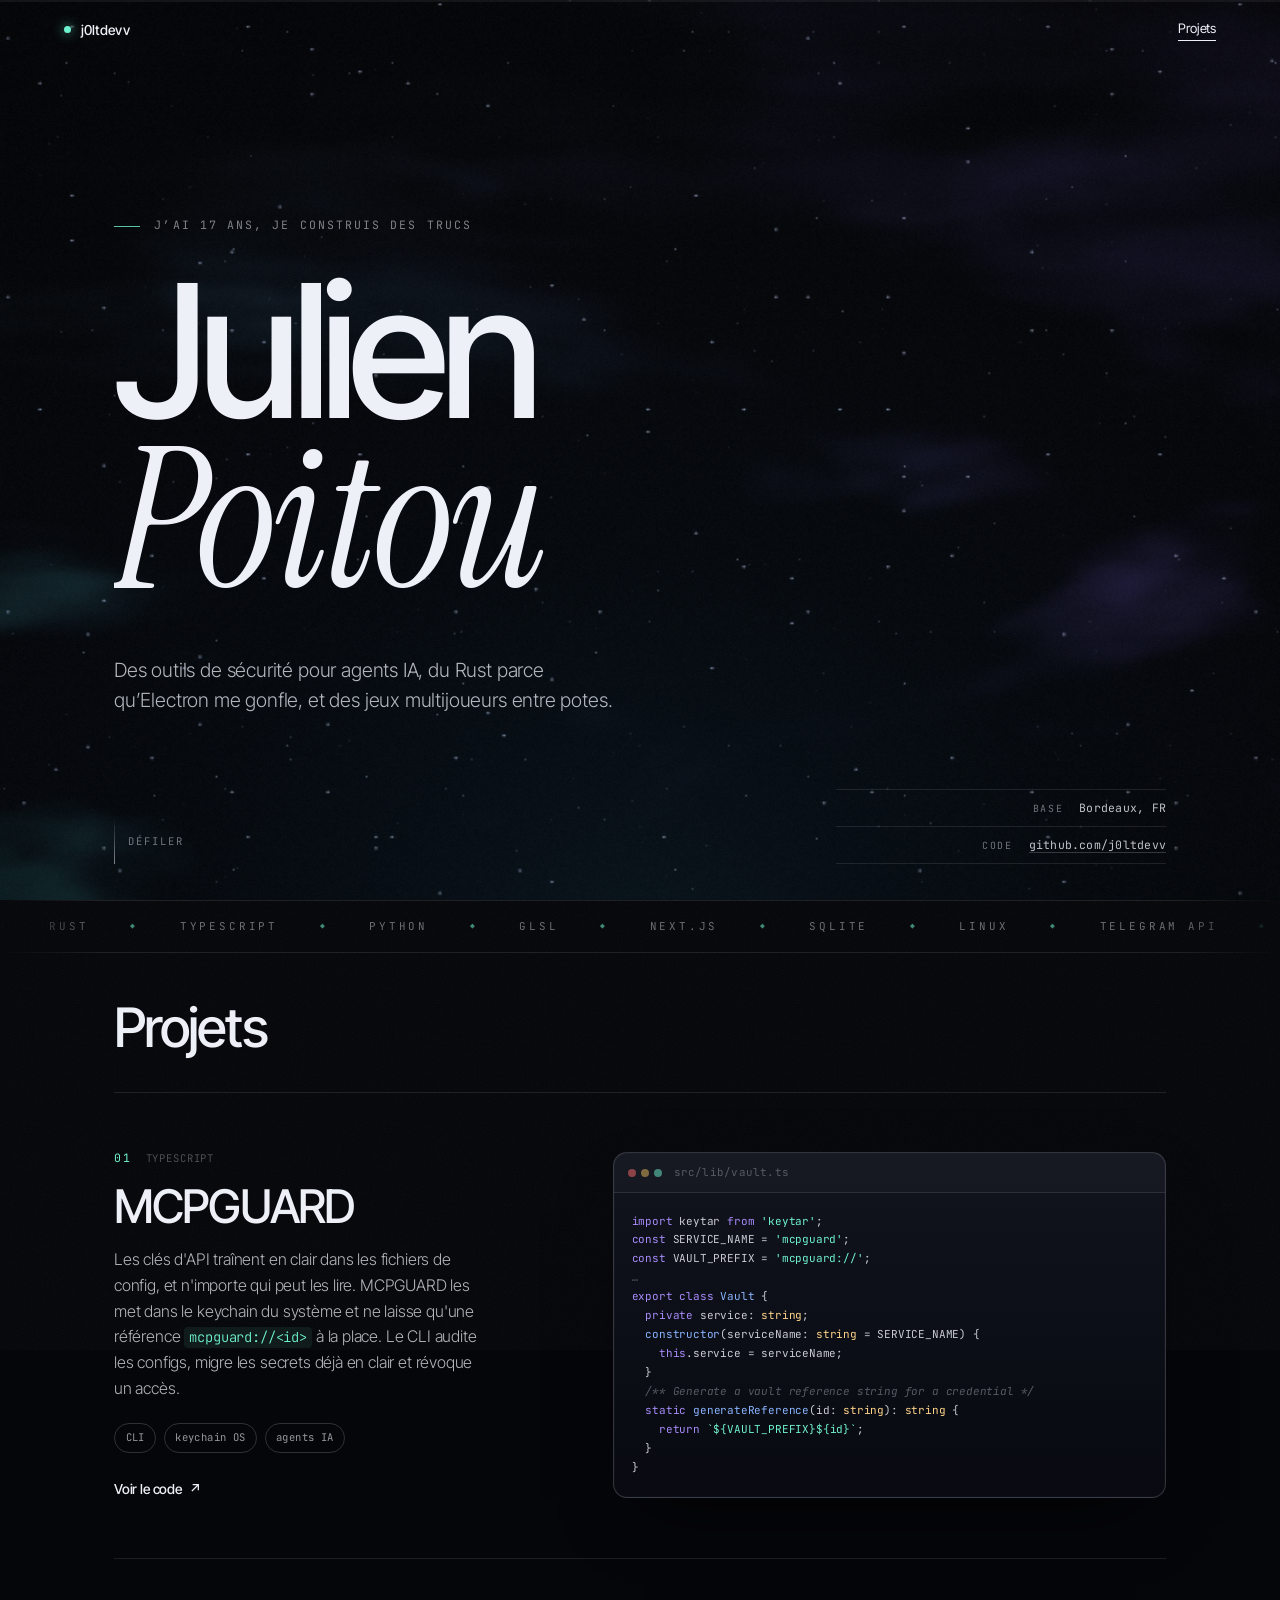
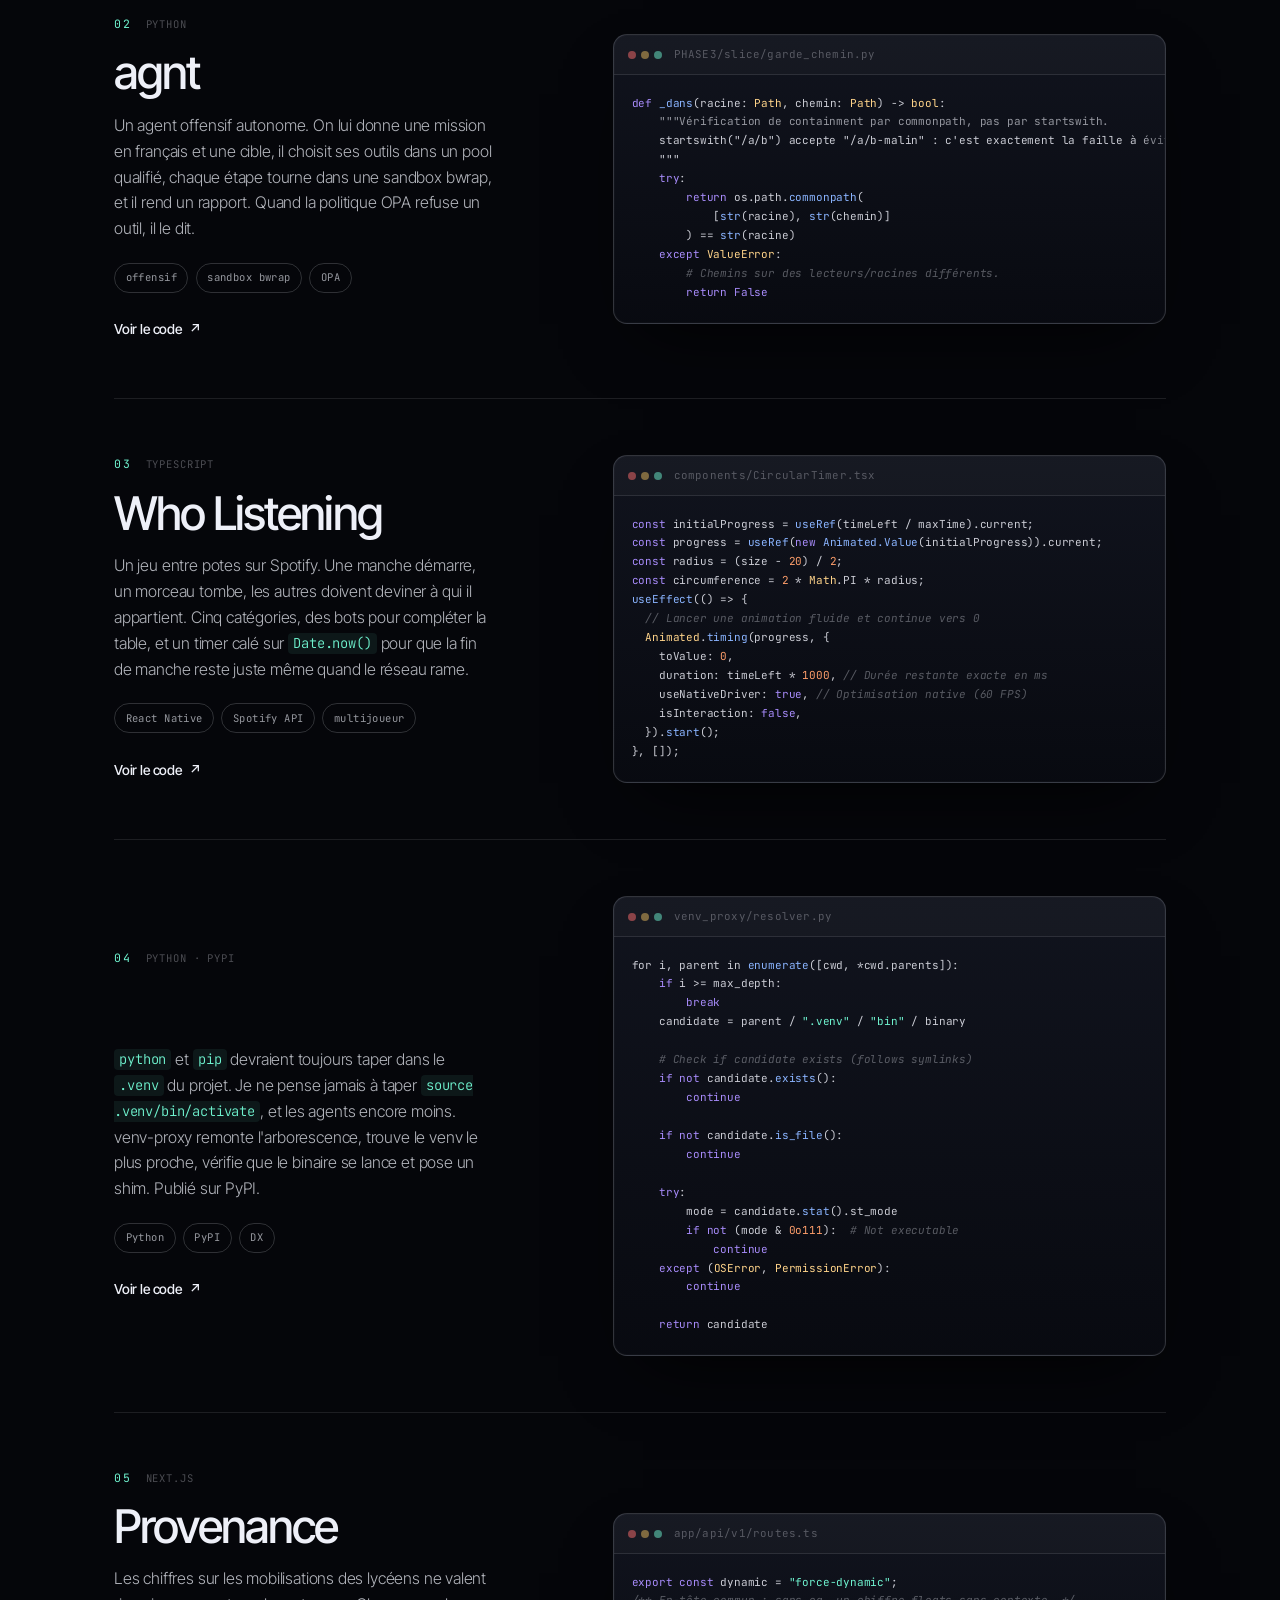
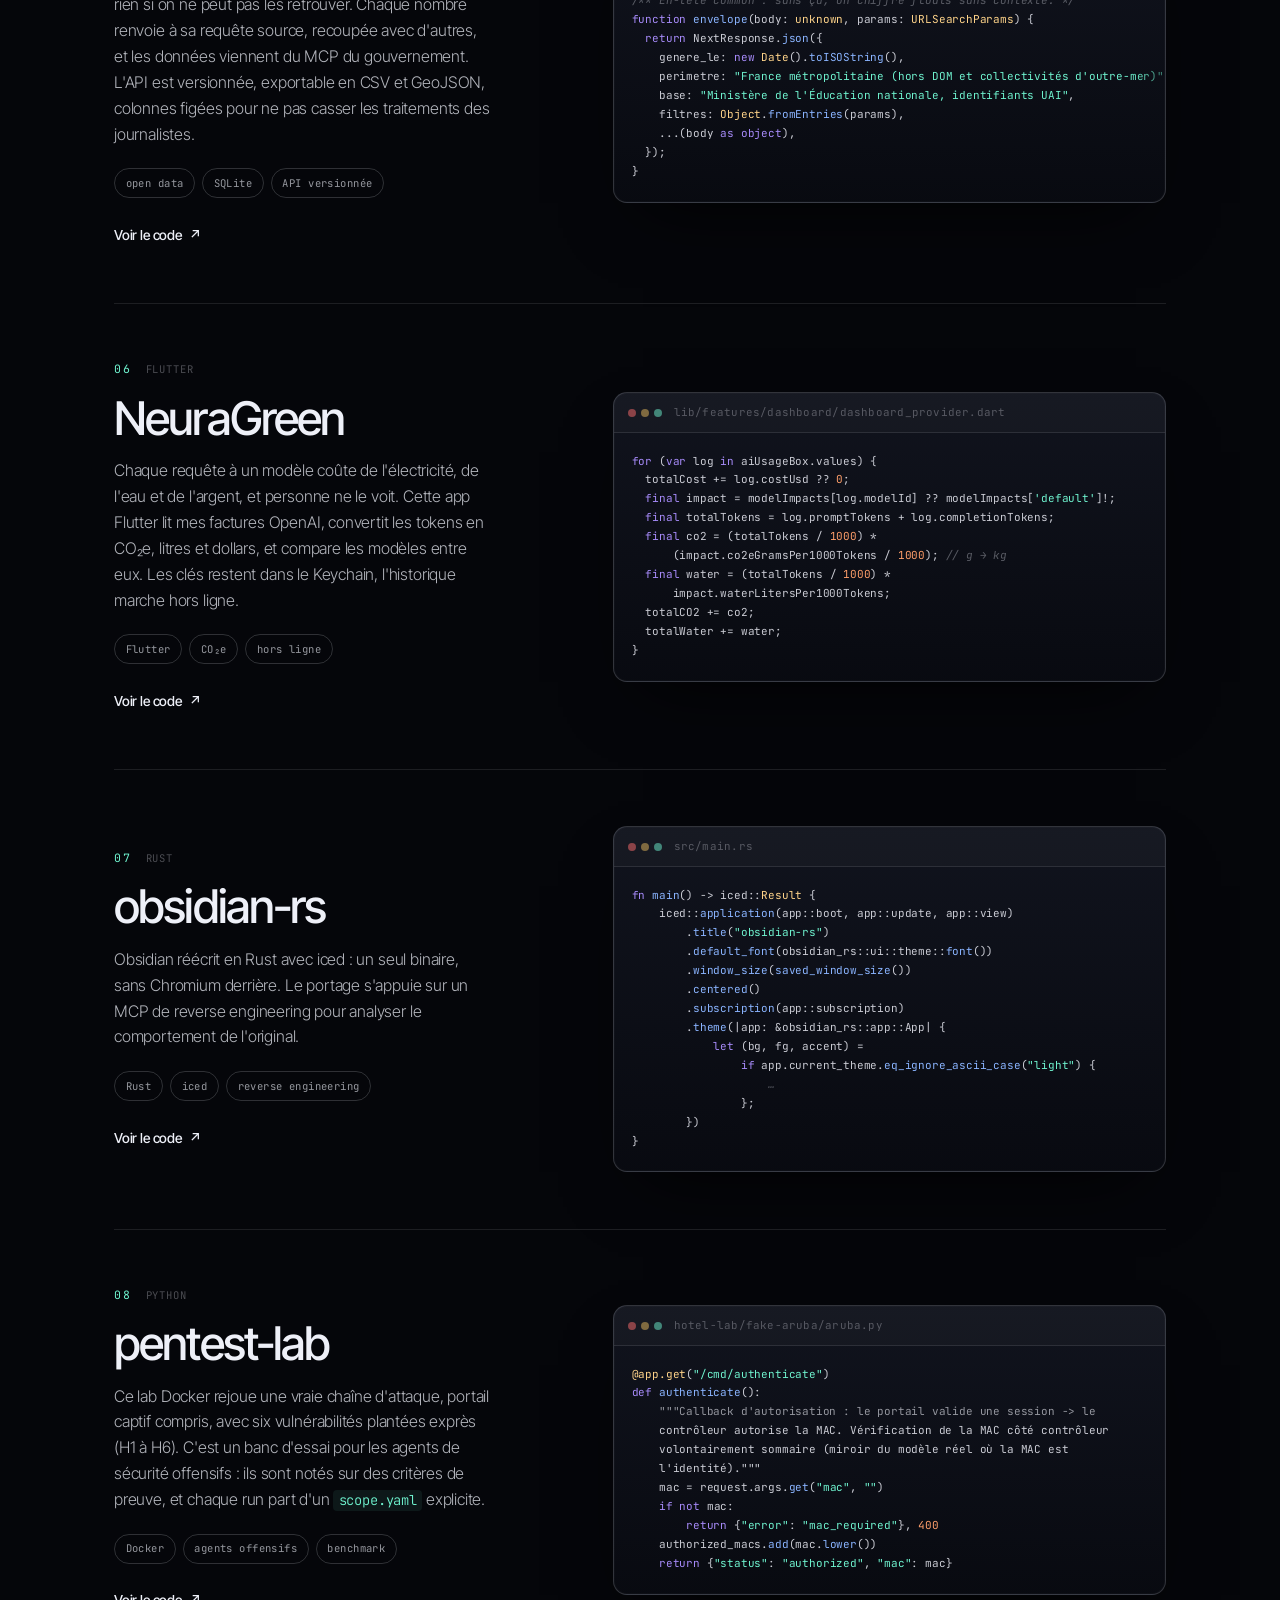
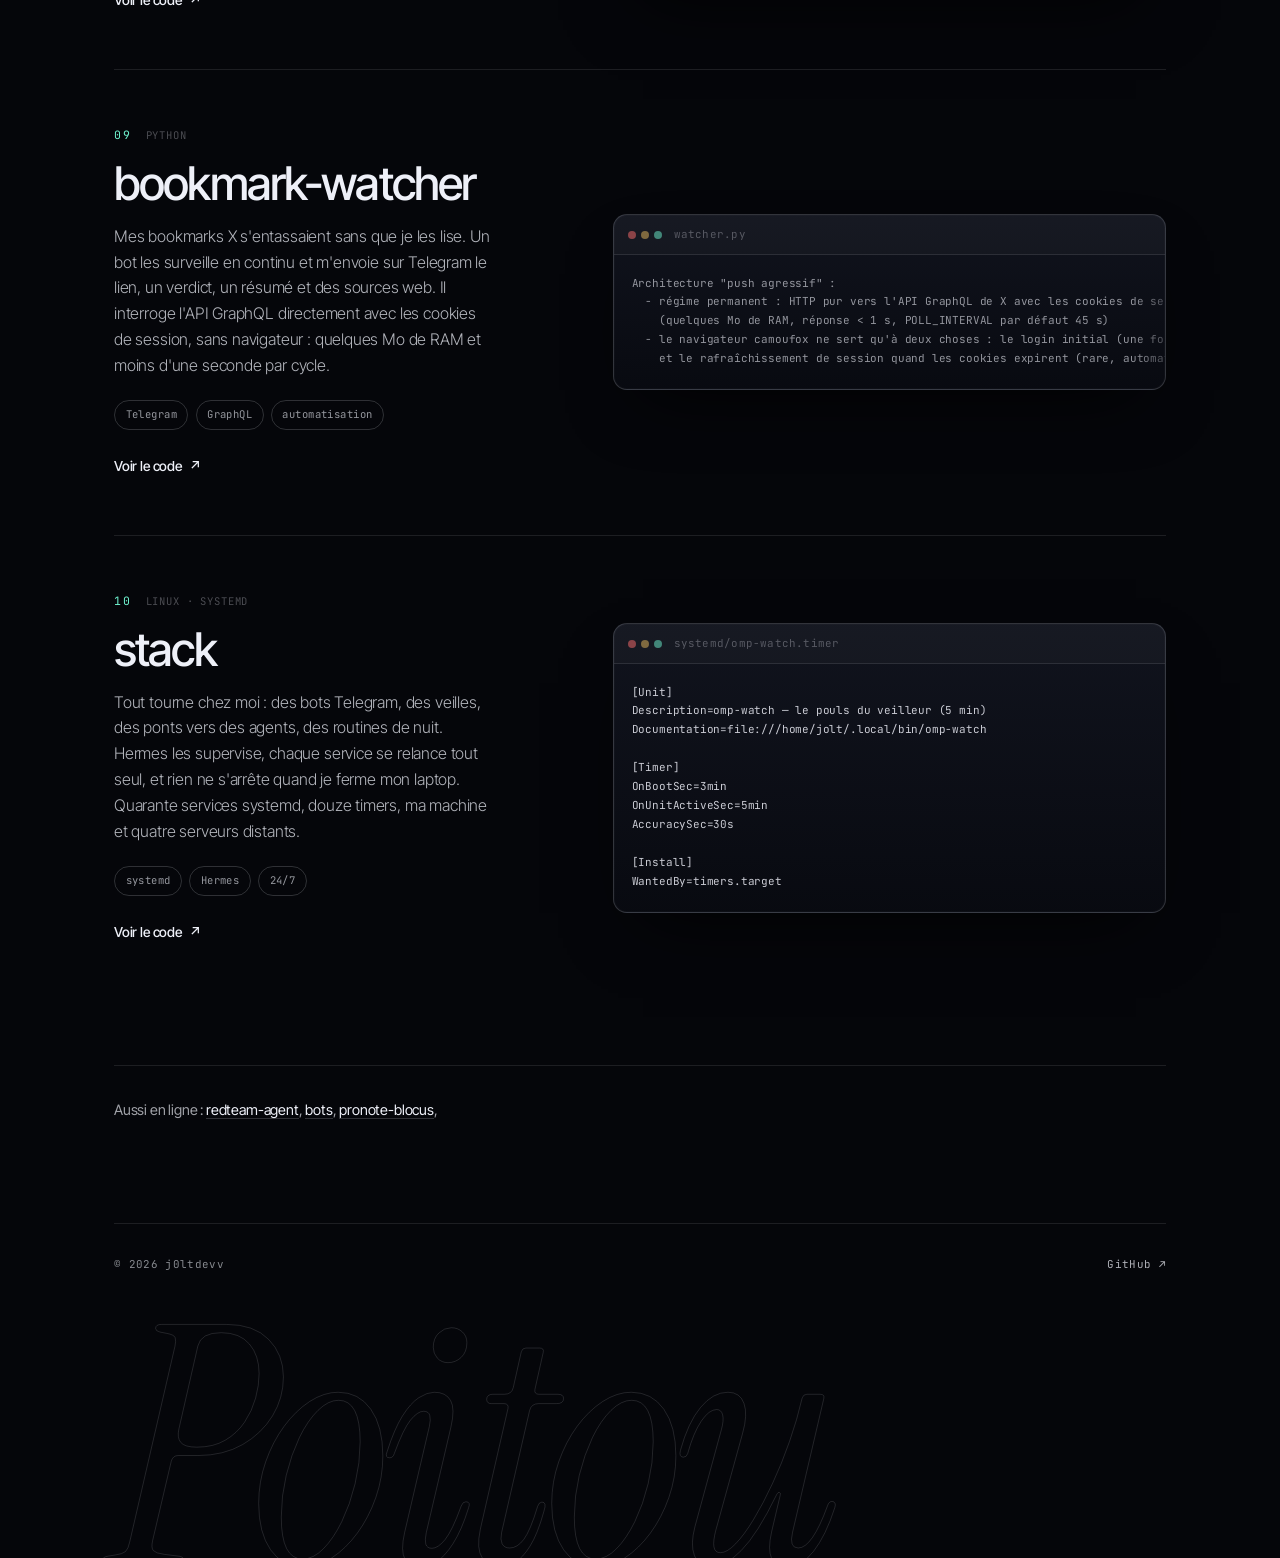
==== index.html @ a8609de0 "Descriptions: casse le moule, coupe les chutes et le chiffre non mesure" ====
<!doctype html>
<html lang="fr" class="no-js">
<head>
<meta charset="utf-8">
<meta name="viewport" content="width=device-width, initial-scale=1">
<title>j0ltdevv — code, sécurité, systèmes</title>
<meta name="description" content="Portfolio de j0ltdevv : outils de sécurité pour agents IA, applications desktop en Rust, jeu multijoueur.">
<meta name="color-scheme" content="dark">
<meta property="og:title" content="j0ltdevv — code, sécurité, systèmes">
<meta property="og:description" content="Outils de sécurité pour agents IA, applications desktop en Rust, jeu multijoueur.">
<meta property="og:type" content="website">
<meta property="og:url" content="https://j0ltdevv.github.io/book/">
<meta property="og:site_name" content="j0ltdevv">
<meta property="og:image" content="https://j0ltdevv.github.io/book/assets/og.png">
<meta property="og:image:width" content="1200">
<meta property="og:image:height" content="630">
<meta property="og:image:alt" content="j0ltdevv — code, sécurité, systèmes">
<meta name="twitter:card" content="summary_large_image">
<meta name="twitter:title" content="j0ltdevv — code, sécurité, systèmes">
<meta name="twitter:description" content="Outils de sécurité pour agents IA, applications desktop en Rust, jeu multijoueur.">
<meta name="twitter:image" content="https://j0ltdevv.github.io/book/assets/og.png">
<meta name="theme-color" content="#05060a">
<link rel="icon" href="data:image/svg+xml,%3Csvg xmlns='http://www.w3.org/2000/svg' viewBox='0 0 32 32'%3E%3Crect width='32' height='32' rx='7' fill='%2305060a'/%3E%3Ccircle cx='16' cy='16' r='5' fill='%236ff3cf'/%3E%3C/svg%3E">
<link rel="preconnect" href="https://fonts.googleapis.com">
<link rel="preconnect" href="https://fonts.gstatic.com" crossorigin>
<link href="https://fonts.googleapis.com/css2?family=Inter+Tight:wght@300;400;500;600&family=Instrument+Serif:ital@1&family=JetBrains+Mono:wght@400;500&display=swap" rel="stylesheet">
<link rel="stylesheet" href="assets/style.css?v=20">
<script>document.documentElement.classList.replace('no-js','js');</script>
</head>
<body>

<canvas id="bg" aria-hidden="true"></canvas>
<div class="grain" aria-hidden="true"></div>
<div class="progress" aria-hidden="true"><span></span></div>

<a class="skip" href="#projets">Aller aux projets</a>

<header class="nav">
  <a class="brand" href="#top" aria-label="Retour en haut">
    <span class="brand__dot" aria-hidden="true"></span> j0ltdevv
  </a>
  <nav class="nav__links" aria-label="Navigation principale">
    <a href="#projets">Projets</a>
  </nav>
</header>

<main>

  <!-- ───────────── HERO ───────────── -->
  <section id="top" class="hero">
    <p class="eyebrow" data-reveal>J’ai 17 ans, je construis des trucs</p>

    <h1 class="hero__title">
      <span class="hero__line"><span class="hero__word">Julien</span></span>
      <span class="hero__line"><span class="hero__word hero__word--serif">Poitou</span></span>
    </h1>

    <p class="hero__sub" data-reveal>
      Des outils de sécurité pour agents IA, du Rust parce qu’Electron
      me gonfle, et des jeux multijoueurs entre potes.
    </p>

    <dl class="hero__spec" data-reveal>
      <div><dt>Base</dt><dd>Bordeaux, FR</dd></div>
      <div><dt>Code</dt><dd><a href="https://github.com/j0ltdevv" target="_blank" rel="noopener">github.com/j0ltdevv</a></dd></div>
    </dl>

    <div class="scroll-cue" aria-hidden="true">
      <span class="scroll-cue__line"></span>
      <span class="scroll-cue__label">défiler</span>
    </div>
  </section>


  <!-- ───────────── BANDEAU TECHNIQUE ───────────── -->
  <div class="marquee" aria-hidden="true">
    <div class="marquee__track">
      <span><i>◆</i>Rust</span><span><i>◆</i>TypeScript</span><span><i>◆</i>Python</span>
      <span><i>◆</i>GLSL</span><span><i>◆</i>Next.js</span><span><i>◆</i>SQLite</span>
      <span><i>◆</i>Linux</span><span><i>◆</i>Telegram API</span><span><i>◆</i>OpenCV</span>
      <span><i>◆</i>iced</span><span><i>◆</i>Fernet</span><span><i>◆</i>systemd</span>
      <span><i>◆</i>Rust</span><span><i>◆</i>TypeScript</span><span><i>◆</i>Python</span>
      <span><i>◆</i>GLSL</span><span><i>◆</i>Next.js</span><span><i>◆</i>SQLite</span>
      <span><i>◆</i>Linux</span><span><i>◆</i>Telegram API</span><span><i>◆</i>OpenCV</span>
      <span><i>◆</i>iced</span><span><i>◆</i>Fernet</span><span><i>◆</i>systemd</span>
    </div>
  </div>

  <!-- ───────────── PROJETS ───────────── -->
  <section id="projets" class="projects">
    <header class="section-head">
      <h2 data-reveal>Projets</h2>
    </header>

    <article class="project" id="p1" data-project data-index="01">
      <div class="project__info">
        <p class="project__num" data-reveal><span>01</span><span class="project__lang">TypeScript</span></p>
        <h3 data-reveal>MCPGUARD</h3>
        <p class="project__desc" data-reveal>
      Les clés d'API traînent en clair dans les fichiers de config, et n'importe qui peut les lire. MCPGUARD les met dans le keychain du système et ne laisse qu'une référence <code>mcpguard://&lt;id&gt;</code> à la place. Le CLI audite les configs, migre les secrets déjà en clair et révoque un accès.
    </p>
        <ul class="tags" data-reveal><li>CLI</li><li>keychain OS</li><li>agents IA</li></ul>
        <a class="project__link" href="https://github.com/j0ltdevv/MCPGUARD" target="_blank" rel="noopener" data-reveal>
          Voir le code <span aria-hidden="true">↗</span>
        </a>
      </div>
      <figure class="panel" data-tilt data-reveal>
        <figcaption class="panel__bar">
          <span class="panel__dots" aria-hidden="true"><i></i><i></i><i></i></span>
          <span class="panel__file">src/lib/vault.ts</span>
        </figcaption>
<pre class="code"><code><span class="ln"><span class="tok-k">import</span> keytar <span class="tok-k">from</span> <span class="tok-s">'keytar'</span>;</span><span class="ln"></span><span class="ln"><span class="tok-k">const</span> SERVICE_NAME = <span class="tok-s">'mcpguard'</span>;</span><span class="ln"><span class="tok-k">const</span> VAULT_PREFIX = <span class="tok-s">'mcpguard://'</span>;</span><span class="ln"></span><span class="ln"><span class="tok-c">…</span></span><span class="ln"></span><span class="ln"><span class="tok-k">export class</span> <span class="tok-f">Vault</span> {</span><span class="ln">  <span class="tok-k">private</span> service: <span class="tok-t">string</span>;</span><span class="ln"></span><span class="ln">  <span class="tok-f">constructor</span>(serviceName: <span class="tok-t">string</span> = SERVICE_NAME) {</span><span class="ln">    <span class="tok-k">this</span>.service = serviceName;</span><span class="ln">  }</span><span class="ln"></span><span class="ln">  <span class="tok-c">/** Generate a vault reference string for a credential */</span></span><span class="ln">  <span class="tok-k">static</span> <span class="tok-f">generateReference</span>(id: <span class="tok-t">string</span>): <span class="tok-t">string</span> {</span><span class="ln">    <span class="tok-k">return</span> <span class="tok-s">`${VAULT_PREFIX}${id}`</span>;</span><span class="ln">  }</span><span class="ln">}</span></code></pre>
      </figure>
    </article>

    <article class="project" id="p2" data-project data-index="02">
      <div class="project__info">
        <p class="project__num" data-reveal><span>02</span><span class="project__lang">Python</span></p>
        <h3 data-reveal>agnt</h3>
        <p class="project__desc" data-reveal>
      Un agent offensif autonome. On lui donne une mission en français et une cible, il choisit ses outils dans un pool qualifié, chaque étape tourne dans une sandbox bwrap, et il rend un rapport. Quand la politique OPA refuse un outil, il le dit.
    </p>
        <ul class="tags" data-reveal><li>offensif</li><li>sandbox bwrap</li><li>OPA</li></ul>
        <a class="project__link" href="https://github.com/j0ltdevv/agnt" target="_blank" rel="noopener" data-reveal>
          Voir le code <span aria-hidden="true">↗</span>
        </a>
      </div>
      <figure class="panel" data-tilt data-reveal>
        <figcaption class="panel__bar">
          <span class="panel__dots" aria-hidden="true"><i></i><i></i><i></i></span>
          <span class="panel__file">PHASE3/slice/garde_chemin.py</span>
        </figcaption>
<pre class="code"><code><span class="ln"><span class="tok-k">def</span> <span class="tok-f">_dans</span>(racine: <span class="tok-t">Path</span>, chemin: <span class="tok-t">Path</span>) -&gt; <span class="tok-t">bool</span>:</span><span class="ln">    <span class="tok-d">"""Vérification de containment par commonpath, pas par startswith.</span><span class="ln"></span><span class="ln">    startswith("/a/b") accepte "/a/b-malin" : c'est exactement la faille à éviter.</span><span class="ln">    """</span></span><span class="ln">    <span class="tok-k">try</span>:</span><span class="ln">        <span class="tok-k">return</span> os.path.<span class="tok-f">commonpath</span>(</span><span class="ln">            [<span class="tok-f">str</span>(racine), <span class="tok-f">str</span>(chemin)]</span><span class="ln">        ) == <span class="tok-f">str</span>(racine)</span><span class="ln">    <span class="tok-k">except</span> <span class="tok-t">ValueError</span>:</span><span class="ln">        <span class="tok-c"># Chemins sur des lecteurs/racines différents.</span></span><span class="ln">        <span class="tok-k">return</span> <span class="tok-k">False</span></span></code></pre>
      </figure>
    </article>

    <article class="project" id="p3" data-project data-index="03">
      <div class="project__info">
        <p class="project__num" data-reveal><span>03</span><span class="project__lang">TypeScript</span></p>
        <h3 data-reveal>Who Listening</h3>
        <p class="project__desc" data-reveal>
      Un jeu entre potes sur Spotify. Une manche démarre, un morceau tombe, les autres doivent deviner à qui il appartient. Cinq catégories, des bots pour compléter la table, et un timer calé sur <code>Date.now()</code> pour que la fin de manche reste juste même quand le réseau rame.
    </p>
        <ul class="tags" data-reveal><li>React Native</li><li>Spotify API</li><li>multijoueur</li></ul>
        <a class="project__link" href="https://github.com/j0ltdevv/spotify-app" target="_blank" rel="noopener" data-reveal>
          Voir le code <span aria-hidden="true">↗</span>
        </a>
      </div>
      <figure class="panel" data-tilt data-reveal>
        <figcaption class="panel__bar">
          <span class="panel__dots" aria-hidden="true"><i></i><i></i><i></i></span>
          <span class="panel__file">components/CircularTimer.tsx</span>
        </figcaption>
<pre class="code"><code><span class="ln"><span class="tok-k">const</span> initialProgress = <span class="tok-f">useRef</span>(timeLeft / maxTime).current;</span><span class="ln"><span class="tok-k">const</span> progress = <span class="tok-f">useRef</span>(<span class="tok-k">new</span> <span class="tok-f">Animated.Value</span>(initialProgress)).current;</span><span class="ln"></span><span class="ln"><span class="tok-k">const</span> radius = (size - <span class="tok-n">20</span>) / <span class="tok-n">2</span>;</span><span class="ln"><span class="tok-k">const</span> circumference = <span class="tok-n">2</span> * <span class="tok-t">Math</span>.PI * radius;</span><span class="ln"></span><span class="ln"><span class="tok-f">useEffect</span>(() =&gt; {</span><span class="ln">  <span class="tok-c">// Lancer une animation fluide et continue vers 0</span></span><span class="ln">  <span class="tok-t">Animated</span>.<span class="tok-f">timing</span>(progress, {</span><span class="ln">    toValue: <span class="tok-n">0</span>,</span><span class="ln">    duration: timeLeft * <span class="tok-n">1000</span>, <span class="tok-c">// Durée restante exacte en ms</span></span><span class="ln">    useNativeDriver: <span class="tok-k">true</span>, <span class="tok-c">// Optimisation native (60 FPS)</span></span><span class="ln">    isInteraction: <span class="tok-k">false</span>,</span><span class="ln">  }).<span class="tok-f">start</span>();</span><span class="ln">}, []);</span></code></pre>
      </figure>
    </article>

    <article class="project" id="p4" data-project data-index="04">
      <div class="project__info">
        <p class="project__num" data-reveal><span>04</span><span class="project__lang">Python · PyPI</span></p>
        <h3 data-reveal>venv-proxy</h3>
        <p class="project__desc" data-reveal>
      <code>python</code> et <code>pip</code> devraient toujours taper dans le <code>.venv</code> du projet. Je ne pense jamais à taper <code>source .venv/bin/activate</code>, et les agents encore moins. venv-proxy remonte l'arborescence, trouve le venv le plus proche, vérifie que le binaire se lance et pose un shim. Publié sur PyPI.
    </p>
        <ul class="tags" data-reveal><li>Python</li><li>PyPI</li><li>DX</li></ul>
        <a class="project__link" href="https://github.com/j0ltdevv/venv-proxy" target="_blank" rel="noopener" data-reveal>
          Voir le code <span aria-hidden="true">↗</span>
        </a>
      </div>
      <figure class="panel" data-tilt data-reveal>
        <figcaption class="panel__bar">
          <span class="panel__dots" aria-hidden="true"><i></i><i></i><i></i></span>
          <span class="panel__file">venv_proxy/resolver.py</span>
        </figcaption>
<pre class="code"><code><span class="ln">for i, parent in <span class="tok-f">enumerate</span>([cwd, *cwd.parents]):</span><span class="ln">    <span class="tok-k">if</span> i &gt;= max_depth:</span><span class="ln">        <span class="tok-k">break</span></span><span class="ln">    candidate = parent / <span class="tok-s">".venv"</span> / <span class="tok-s">"bin"</span> / binary</span><span class="ln"> </span><span class="ln">    <span class="tok-c"># Check if candidate exists (follows symlinks)</span></span><span class="ln">    <span class="tok-k">if</span> <span class="tok-k">not</span> candidate.<span class="tok-f">exists</span>():</span><span class="ln">        <span class="tok-k">continue</span></span><span class="ln"> </span><span class="ln">    <span class="tok-k">if</span> <span class="tok-k">not</span> candidate.<span class="tok-f">is_file</span>():</span><span class="ln">        <span class="tok-k">continue</span></span><span class="ln"> </span><span class="ln">    <span class="tok-k">try</span>:</span><span class="ln">        mode = candidate.<span class="tok-f">stat</span>().st_mode</span><span class="ln">        <span class="tok-k">if</span> <span class="tok-k">not</span> (mode &amp; <span class="tok-n">0o111</span>):  <span class="tok-c"># Not executable</span></span><span class="ln">            <span class="tok-k">continue</span></span><span class="ln">    <span class="tok-k">except</span> (<span class="tok-t">OSError</span>, <span class="tok-t">PermissionError</span>):</span><span class="ln">        <span class="tok-k">continue</span></span><span class="ln"> </span><span class="ln">    <span class="tok-k">return</span> candidate</span></code></pre>
      </figure>
    </article>

    <article class="project" id="p5" data-project data-index="05">
      <div class="project__info">
        <p class="project__num" data-reveal><span>05</span><span class="project__lang">Next.js</span></p>
        <h3 data-reveal>Provenance</h3>
        <p class="project__desc" data-reveal>
      Les chiffres sur les mobilisations des lycéens ne valent rien si on ne peut pas les retrouver. Chaque nombre renvoie à sa requête source, recoupée avec d'autres, et les données viennent du MCP du gouvernement. L'API est versionnée, exportable en CSV et GeoJSON, colonnes figées pour ne pas casser les traitements des journalistes.
    </p>
        <ul class="tags" data-reveal><li>open data</li><li>SQLite</li><li>API versionnée</li></ul>
        <a class="project__link" href="https://github.com/j0ltdevv/observatoire" target="_blank" rel="noopener" data-reveal>
          Voir le code <span aria-hidden="true">↗</span>
        </a>
      </div>
      <figure class="panel" data-tilt data-reveal>
        <figcaption class="panel__bar">
          <span class="panel__dots" aria-hidden="true"><i></i><i></i><i></i></span>
          <span class="panel__file">app/api/v1/routes.ts</span>
        </figcaption>
<pre class="code"><code><span class="ln"><span class="tok-k">export const</span> dynamic = <span class="tok-s">"force-dynamic"</span>;</span><span class="ln"></span><span class="ln"><span class="tok-c">/** En-tête commun : sans ça, un chiffre floats sans contexte. */</span></span><span class="ln"><span class="tok-k">function</span> <span class="tok-f">envelope</span>(body: <span class="tok-t">unknown</span>, params: <span class="tok-t">URLSearchParams</span>) {</span><span class="ln">  <span class="tok-k">return</span> NextResponse.<span class="tok-f">json</span>({</span><span class="ln">    genere_le: <span class="tok-k">new</span> <span class="tok-t">Date</span>().<span class="tok-f">toISOString</span>(),</span><span class="ln">    perimetre: <span class="tok-s">"France métropolitaine (hors DOM et collectivités d'outre-mer)"</span>,</span><span class="ln">    base: <span class="tok-s">"Ministère de l'Éducation nationale, identifiants UAI"</span>,</span><span class="ln">    filtres: <span class="tok-t">Object</span>.<span class="tok-f">fromEntries</span>(params),</span><span class="ln">    ...(body <span class="tok-k">as object</span>),</span><span class="ln">  });</span><span class="ln">}</span></code></pre>
      </figure>
    </article>

    <article class="project" id="p6" data-project data-index="06">
      <div class="project__info">
        <p class="project__num" data-reveal><span>06</span><span class="project__lang">Flutter</span></p>
        <h3 data-reveal>NeuraGreen</h3>
        <p class="project__desc" data-reveal>
      Chaque requête à un modèle coûte de l'électricité, de l'eau et de l'argent, et personne ne le voit. Cette app Flutter lit mes factures OpenAI, convertit les tokens en CO₂e, litres et dollars, et compare les modèles entre eux. Les clés restent dans le Keychain, l'historique marche hors ligne.
    </p>
        <ul class="tags" data-reveal><li>Flutter</li><li>CO₂e</li><li>hors ligne</li></ul>
        <a class="project__link" href="https://github.com/j0ltdevv/NeuraGreen" target="_blank" rel="noopener" data-reveal>
          Voir le code <span aria-hidden="true">↗</span>
        </a>
      </div>
      <figure class="panel" data-tilt data-reveal>
        <figcaption class="panel__bar">
          <span class="panel__dots" aria-hidden="true"><i></i><i></i><i></i></span>
          <span class="panel__file">lib/features/dashboard/dashboard_provider.dart</span>
        </figcaption>
<pre class="code"><code><span class="ln"><span class="tok-k">for</span> (<span class="tok-k">var</span> log <span class="tok-k">in</span> aiUsageBox.values) {</span><span class="ln">  totalCost += log.costUsd ?? <span class="tok-n">0</span>;</span><span class="ln"></span><span class="ln">  <span class="tok-k">final</span> impact = modelImpacts[log.modelId] ?? modelImpacts[<span class="tok-s">'default'</span>]!;</span><span class="ln">  <span class="tok-k">final</span> totalTokens = log.promptTokens + log.completionTokens;</span><span class="ln"></span><span class="ln">  <span class="tok-k">final</span> co2 = (totalTokens / <span class="tok-n">1000</span>) *</span><span class="ln">      (impact.co2eGramsPer1000Tokens / <span class="tok-n">1000</span>); <span class="tok-c">// g → kg</span></span><span class="ln">  <span class="tok-k">final</span> water = (totalTokens / <span class="tok-n">1000</span>) *</span><span class="ln">      impact.waterLitersPer1000Tokens;</span><span class="ln"></span><span class="ln">  totalCO2 += co2;</span><span class="ln">  totalWater += water;</span><span class="ln">}</span></code></pre>
      </figure>
    </article>

    <article class="project" id="p7" data-project data-index="07">
      <div class="project__info">
        <p class="project__num" data-reveal><span>07</span><span class="project__lang">Rust</span></p>
        <h3 data-reveal>obsidian-rs</h3>
        <p class="project__desc" data-reveal>
      Obsidian réécrit en Rust avec iced : un seul binaire, sans Chromium derrière. Le portage s'appuie sur un MCP de reverse engineering pour analyser le comportement de l'original.
    </p>
        <ul class="tags" data-reveal><li>Rust</li><li>iced</li><li>reverse engineering</li></ul>
        <a class="project__link" href="https://github.com/j0ltdevv/obsidian-rs" target="_blank" rel="noopener" data-reveal>
          Voir le code <span aria-hidden="true">↗</span>
        </a>
      </div>
      <figure class="panel" data-tilt data-reveal>
        <figcaption class="panel__bar">
          <span class="panel__dots" aria-hidden="true"><i></i><i></i><i></i></span>
          <span class="panel__file">src/main.rs</span>
        </figcaption>
<pre class="code"><code><span class="ln"><span class="tok-k">fn</span> <span class="tok-f">main</span>() -&gt; iced::<span class="tok-t">Result</span> {</span><span class="ln">    iced::<span class="tok-f">application</span>(app::boot, app::update, app::view)</span><span class="ln">        .<span class="tok-f">title</span>(<span class="tok-s">"obsidian-rs"</span>)</span><span class="ln">        .<span class="tok-f">default_font</span>(obsidian_rs::ui::theme::<span class="tok-f">font</span>())</span><span class="ln">        .<span class="tok-f">window_size</span>(<span class="tok-f">saved_window_size</span>())</span><span class="ln">        .<span class="tok-f">centered</span>()</span><span class="ln">        .<span class="tok-f">subscription</span>(app::subscription)</span><span class="ln">        .<span class="tok-f">theme</span>(|app: &amp;obsidian_rs::app::App| {</span><span class="ln">            <span class="tok-k">let</span> (bg, fg, accent) =</span><span class="ln">                <span class="tok-k">if</span> app.current_theme.<span class="tok-f">eq_ignore_ascii_case</span>(<span class="tok-s">"light"</span>) {</span><span class="ln">                    <span class="tok-c">…</span></span><span class="ln">                };</span><span class="ln">        })</span><span class="ln">}</span></code></pre>
      </figure>
    </article>

    <article class="project" id="p8" data-project data-index="08">
      <div class="project__info">
        <p class="project__num" data-reveal><span>08</span><span class="project__lang">Python</span></p>
        <h3 data-reveal>pentest-lab</h3>
        <p class="project__desc" data-reveal>
      Ce lab Docker rejoue une vraie chaîne d'attaque, portail captif compris, avec six vulnérabilités plantées exprès (H1 à H6). C'est un banc d'essai pour les agents de sécurité offensifs : ils sont notés sur des critères de preuve, et chaque run part d'un <code>scope.yaml</code> explicite.
    </p>
        <ul class="tags" data-reveal><li>Docker</li><li>agents offensifs</li><li>benchmark</li></ul>
        <a class="project__link" href="https://github.com/j0ltdevv/pentest-lab" target="_blank" rel="noopener" data-reveal>
          Voir le code <span aria-hidden="true">↗</span>
        </a>
      </div>
      <figure class="panel" data-tilt data-reveal>
        <figcaption class="panel__bar">
          <span class="panel__dots" aria-hidden="true"><i></i><i></i><i></i></span>
          <span class="panel__file">hotel-lab/fake-aruba/aruba.py</span>
        </figcaption>
<pre class="code"><code><span class="ln"><span class="tok-t">@app.get</span>(<span class="tok-s">"/cmd/authenticate"</span>)</span><span class="ln"><span class="tok-k">def</span> <span class="tok-f">authenticate</span>():</span><span class="ln">    <span class="tok-d">"""Callback d'autorisation : le portail valide une session -&gt; le</span><span class="ln">    contrôleur autorise la MAC. Vérification de la MAC côté contrôleur</span><span class="ln">    volontairement sommaire (miroir du modèle réel où la MAC est</span><span class="ln">    l'identité)."""</span></span><span class="ln">    mac = request.args.<span class="tok-f">get</span>(<span class="tok-s">"mac"</span>, <span class="tok-s">""</span>)</span><span class="ln">    <span class="tok-k">if</span> <span class="tok-k">not</span> mac:</span><span class="ln">        <span class="tok-k">return</span> {<span class="tok-s">"error"</span>: <span class="tok-s">"mac_required"</span>}, <span class="tok-n">400</span></span><span class="ln">    authorized_macs.<span class="tok-f">add</span>(mac.<span class="tok-f">lower</span>())</span><span class="ln">    <span class="tok-k">return</span> {<span class="tok-s">"status"</span>: <span class="tok-s">"authorized"</span>, <span class="tok-s">"mac"</span>: mac}</span></code></pre>
      </figure>
    </article>

    <article class="project" id="p9" data-project data-index="09">
      <div class="project__info">
        <p class="project__num" data-reveal><span>09</span><span class="project__lang">Python</span></p>
        <h3 data-reveal>bookmark-watcher</h3>
        <p class="project__desc" data-reveal>
      Mes bookmarks X s'entassaient sans que je les lise. Un bot les surveille en continu et m'envoie sur Telegram le lien, un verdict, un résumé et des sources web. Il interroge l'API GraphQL directement avec les cookies de session, sans navigateur : quelques Mo de RAM et moins d'une seconde par cycle.
    </p>
        <ul class="tags" data-reveal><li>Telegram</li><li>GraphQL</li><li>automatisation</li></ul>
        <a class="project__link" href="https://github.com/j0ltdevv/bookmark-watcher" target="_blank" rel="noopener" data-reveal>
          Voir le code <span aria-hidden="true">↗</span>
        </a>
      </div>
      <figure class="panel" data-tilt data-reveal>
        <figcaption class="panel__bar">
          <span class="panel__dots" aria-hidden="true"><i></i><i></i><i></i></span>
          <span class="panel__file">watcher.py</span>
        </figcaption>
<pre class="code"><code><span class="ln"><span class="tok-d">Architecture "push agressif" :</span></span><span class="ln"><span class="tok-d">  - régime permanent : HTTP pur vers l'API GraphQL de X avec les cookies de session</span></span><span class="ln"><span class="tok-d">    (quelques Mo de RAM, réponse &lt; 1 s, POLL_INTERVAL par défaut 45 s)</span></span><span class="ln"><span class="tok-d">  - le navigateur camoufox ne sert qu'à deux choses : le login initial (une fois),</span></span><span class="ln"><span class="tok-d">    et le rafraîchissement de session quand les cookies expirent (rare, automatique)</span></span></code></pre>
      </figure>
    </article>

    <article class="project" id="p10" data-project data-index="10">
      <div class="project__info">
        <p class="project__num" data-reveal><span>10</span><span class="project__lang">Linux · systemd</span></p>
        <h3 data-reveal>stack</h3>
        <p class="project__desc" data-reveal>
      Tout tourne chez moi : des bots Telegram, des veilles, des ponts vers des agents, des routines de nuit. Hermes les supervise, chaque service se relance tout seul, et rien ne s'arrête quand je ferme mon laptop. Quarante services systemd, douze timers, ma machine et quatre serveurs distants.
    </p>
        <ul class="tags" data-reveal><li>systemd</li><li>Hermes</li><li>24/7</li></ul>
        <a class="project__link" href="https://github.com/j0ltdevv/stack" target="_blank" rel="noopener" data-reveal>
          Voir le code <span aria-hidden="true">↗</span>
        </a>
      </div>
      <figure class="panel" data-tilt data-reveal>
        <figcaption class="panel__bar">
          <span class="panel__dots" aria-hidden="true"><i></i><i></i><i></i></span>
          <span class="panel__file">systemd/omp-watch.timer</span>
        </figcaption>
<pre class="code"><code><span class="ln">[Unit]</span><span class="ln">Description=omp-watch — le pouls du veilleur (5 min)</span><span class="ln">Documentation=file:///home/jolt/.local/bin/omp-watch</span><span class="ln"> </span><span class="ln">[Timer]</span><span class="ln">OnBootSec=3min</span><span class="ln">OnUnitActiveSec=5min</span><span class="ln">AccuracySec=30s</span><span class="ln"> </span><span class="ln">[Install]</span><span class="ln">WantedBy=timers.target</span></code></pre>
      </figure>
    </article>

    <p class="more" data-reveal>
      Aussi en ligne :
      <a href="https://github.com/j0ltdevv/redteam-agent" target="_blank" rel="noopener">redteam-agent</a>,
      <a href="https://github.com/j0ltdevv/bots" target="_blank" rel="noopener">bots</a>,
      <a href="https://github.com/j0ltdevv/pronote-blocus" target="_blank" rel="noopener">pronote-blocus</a>,
    </p>
  </section>

</main>

<footer class="foot">
  <div class="foot__row">
    <span>© <span data-year>2026</span> j0ltdevv</span>
    <a href="https://github.com/j0ltdevv" target="_blank" rel="noopener">GitHub <span aria-hidden="true">↗</span></a>
  </div>
  <div class="foot__mark" aria-hidden="true">Poitou</div>
</footer>

<script src="assets/gl.js?v=20"></script>
<script src="assets/app.js?v=20"></script>
</body>
</html>
---- assets/style.css ----
/* ─────────────────────────────────────────────
   j0ltdevv — portfolio
   CSS écrit à la main. Aucun framework.
   ───────────────────────────────────────────── */

:root{
  --bg:        #05060a;
  --fg:        #eef0f8;
  --muted:     rgba(238,240,248,.52);
  --faint:     rgba(238,240,248,.30);
  --line:      rgba(238,240,248,.10);
  --line-strong: rgba(238,240,248,.18);
  --accent:    #6ff3cf;
  --accent-2:  #a78bfa;

  --font-sans: "Inter Tight", -apple-system, BlinkMacSystemFont, "Segoe UI", Roboto, sans-serif;
  --font-serif: "Instrument Serif", Georgia, "Times New Roman", serif;
  --font-mono: "JetBrains Mono", ui-monospace, SFMono-Regular, Menlo, monospace;

  --pad: clamp(1.25rem, 5vw, 6rem);
  --max: 1180px;
}

*,*::before,*::after{ box-sizing:border-box; }

html{
  scroll-behavior:smooth;
  scroll-padding-top:96px;
  -webkit-text-size-adjust:100%;
}

body{
  margin:0;
  background:var(--bg);
  color:var(--fg);
  font-family:var(--font-sans);
  font-weight:400;
  font-size:16px;
  line-height:1.6;
  letter-spacing:-0.011em;
  -webkit-font-smoothing:antialiased;
  -moz-osx-font-smoothing:grayscale;
  overflow-x:hidden;
}

body.is-loading{ overflow:hidden; }

img,canvas,svg{ display:block; max-width:100%; }

a{ color:inherit; text-decoration:none; }

::selection{ background:rgba(111,243,207,.24); color:#fff; }

/* ── fond WebGL ─────────────────────────────── */
#bg{
  position:fixed;
  inset:0;
  width:100%;
  height:100%;
  z-index:0;
  pointer-events:none;
}

/* fallback si WebGL absent */
html.no-webgl body{
  background:
    radial-gradient(120% 90% at 50% 110%, #0a2a33 0%, transparent 55%),
    radial-gradient(90% 70% at 85% 0%, #161033 0%, transparent 60%),
    var(--bg);
}

.grain{
  position:fixed;
  inset:-50%;
  z-index:1;
  pointer-events:none;
  opacity:.045;
  background-image:url("data:image/svg+xml,%3Csvg xmlns='http://www.w3.org/2000/svg' width='180' height='180'%3E%3Cfilter id='n'%3E%3CfeTurbulence type='fractalNoise' baseFrequency='0.85' numOctaves='3' stitchTiles='stitch'/%3E%3C/filter%3E%3Crect width='100%25' height='100%25' filter='url(%23n)'/%3E%3C/svg%3E");
  animation:grain 6s steps(6) infinite;
}

@keyframes grain{
  0%,100%{ transform:translate(0,0); }
  16%{ transform:translate(-3%,-2%); }
  33%{ transform:translate(2%,-4%); }
  50%{ transform:translate(-2%,3%); }
  66%{ transform:translate(4%,1%); }
  83%{ transform:translate(-1%,-3%); }
}

/* ── barre de progression ───────────────────── */
.progress{
  position:fixed;
  top:0; left:0; right:0;
  height:2px;
  z-index:60;
  background:rgba(255,255,255,.06);
}
.progress span{
  display:block;
  height:100%;
  width:100%;
  transform:scaleX(0);
  transform-origin:0 50%;
  background:linear-gradient(90deg,var(--accent),var(--accent-2));
}

/* ── skip link ──────────────────────────────── */
.skip{
  position:absolute;
  left:-9999px;
  top:0;
  z-index:100;
  padding:.75rem 1rem;
  background:var(--fg);
  color:var(--bg);
  font-weight:500;
}
.skip:focus{ left:1rem; top:1rem; }

/* ── nav ────────────────────────────────────── */
.nav{
  position:fixed;
  top:0; left:0; right:0;
  z-index:50;
  display:flex;
  align-items:center;
  justify-content:space-between;
  gap:1rem;
  padding:1.15rem var(--pad);
  transition:background-color .4s ease, border-color .4s ease, backdrop-filter .4s ease;
  border-bottom:1px solid transparent;
}
.nav.is-scrolled{
  background:rgba(5,6,10,.62);
  backdrop-filter:blur(14px) saturate(140%);
  -webkit-backdrop-filter:blur(14px) saturate(140%);
  border-bottom-color:var(--line);
}

.brand{
  display:inline-flex;
  align-items:center;
  gap:.6rem;
  font-size:.86rem;
  font-weight:500;
  letter-spacing:.01em;
}
.brand__dot{
  width:7px; height:7px;
  border-radius:50%;
  background:var(--accent);
  box-shadow:0 0 12px rgba(111,243,207,.85);
  animation:pulse 2.8s ease-in-out infinite;
}
@keyframes pulse{
  0%,100%{ opacity:1; transform:scale(1); }
  50%{ opacity:.45; transform:scale(.78); }
}

.nav__links{
  display:flex;
  gap:clamp(.9rem,2.4vw,2rem);
  font-size:.82rem;
  color:var(--muted);
}
.nav__links a{
  position:relative;
  padding-bottom:2px;
  transition:color .25s ease;
}
.nav__links a::after{
  content:"";
  position:absolute;
  left:0; bottom:0;
  width:100%; height:1px;
  background:var(--fg);
  transform:scaleX(0);
  transform-origin:0 50%;
  transition:transform .35s cubic-bezier(.16,1,.3,1);
}
.nav__links a:hover,
.nav__links a:focus-visible,
.nav__links a.is-current{ color:var(--fg); }
.nav__links a:hover::after,
.nav__links a:focus-visible::after,
.nav__links a.is-current::after{ transform:scaleX(1); }

/* ── structure ──────────────────────────────── */
main, .foot{ position:relative; z-index:2; }

main > section{
  max-width:var(--max);
  margin-inline:auto;
  padding-inline:var(--pad);
}

/* ── hero ───────────────────────────────────── */
.hero{
  min-height:100svh;
  display:flex;
  flex-direction:column;
  justify-content:center;
  padding-top:8rem;
  padding-bottom:6rem;
  position:relative;
}

.eyebrow{
  margin:0 0 clamp(1.4rem,3vw,2.4rem);
  font-family:var(--font-mono);
  font-size:.72rem;
  font-weight:400;
  letter-spacing:.18em;
  text-transform:uppercase;
  color:var(--muted);
}
.eyebrow::before{
  content:"";
  display:inline-block;
  width:26px; height:1px;
  margin-right:.9rem;
  vertical-align:middle;
  background:var(--accent);
  opacity:.8;
}

.hero__title{
  margin:0;
  font-size:clamp(3.5rem, 14.5vw, 12rem);
  line-height:.84;
  letter-spacing:-0.052em;
  font-weight:500;
}

.hero__line{
  display:block;
  overflow:hidden;
  padding-bottom:.06em;
}

.hero__word{
  display:inline-block;
  will-change:transform;
}

.js .hero__word{
  transform:translate3d(0,115%,0);
  animation:rise 1.15s cubic-bezier(.16,1,.3,1) forwards;
}
.hero__line:nth-child(1) .hero__word{ animation-delay:.10s; }
.hero__line:nth-child(2) .hero__word{ animation-delay:.24s; }

@keyframes rise{
  to{ transform:translate3d(0,0,0); }
}

.hero__word--serif{
  font-family:var(--font-serif);
  font-style:italic;
  font-weight:400;
  letter-spacing:-0.02em;
  font-size:1.04em;
  color:var(--fg);
}

.hero__sub{
  text-wrap:pretty;
  margin:clamp(1.6rem,3.4vw,2.6rem) 0 0;
  max-width:46ch;
  font-size:clamp(1rem,1.55vw,1.22rem);
  line-height:1.55;
  color:rgba(238,240,248,.74);
  font-weight:300;
}

/* ── bloc spec (bas droite du hero) ────────── */
.hero__spec{
  margin:clamp(1.7rem,3vw,2.4rem) 0 0;
  display:flex;
  flex-direction:column;
  gap:0;
  font-family:var(--font-mono);
  font-size:.72rem;
  letter-spacing:.02em;
}
.hero__spec > div{
  display:flex;
  align-items:baseline;
  gap:1rem;
  padding:.55rem 0;
  border-top:1px solid var(--line);
}
.hero__spec > div:last-child{ border-bottom:1px solid var(--line); }
.hero__spec dt{
  min-width:5.4rem;
  color:rgba(238,240,248,.46);
  text-transform:uppercase;
  font-size:.62rem;
  letter-spacing:.16em;
}
.hero__spec dd{
  margin:0;
  color:rgba(238,240,248,.80);
}
.hero__spec dd a{
  color:rgba(238,240,248,.80);
  border-bottom:1px solid rgba(238,240,248,.20);
  transition:color .25s ease, border-color .25s ease;
}
.hero__spec dd a:hover{ color:var(--accent); border-bottom-color:var(--accent); }

@media (min-width:900px){
  .hero__spec{
    position:absolute;
    right:var(--pad);
    bottom:clamp(1.6rem,4vh,3rem);
    margin:0;
    width:min(330px,32vw);
    text-align:right;
  }
  .hero__spec > div{ justify-content:flex-end; }
}

/* ── repère de scroll ───────────────────────── */
.scroll-cue{
  position:absolute;
  left:var(--pad);
  bottom:clamp(1.6rem,4vh,3rem);
  display:flex;
  align-items:center;
  gap:.8rem;
}
.scroll-cue__line{
  display:block;
  width:1px; height:46px;
  background:linear-gradient(180deg,transparent,var(--muted));
  position:relative;
  overflow:hidden;
}
.scroll-cue__line::after{
  content:"";
  position:absolute;
  inset:0;
  background:var(--accent);
  transform:translateY(-100%);
  animation:trail 2.4s cubic-bezier(.6,0,.4,1) infinite;
}
@keyframes trail{
  0%{ transform:translateY(-100%); }
  60%,100%{ transform:translateY(100%); }
}
.scroll-cue__label{
  font-family:var(--font-mono);
  font-size:.66rem;
  letter-spacing:.2em;
  text-transform:uppercase;
  color:rgba(238,240,248,.46);
}

/* ── section head ───────────────────────────── */
.section-head{
  padding:clamp(2.4rem,5vw,4rem) 0 clamp(1.5rem,2.8vw,2.3rem);
  border-top:1px solid var(--line);
}
.projects > .section-head{
  border-top:0;
  padding-top:clamp(1.8rem,3.6vw,3rem);
}
.section-head h2{
  margin:0;
  text-wrap:balance;
  font-size:clamp(2.1rem,4.8vw,3.4rem);
  line-height:1.05;
  letter-spacing:-0.035em;
  font-weight:500;
}
.section-head p{
  margin:.9rem 0 0;
  max-width:52ch;
  color:rgba(238,240,248,.68);
  font-weight:300;
}

/* ── projets ────────────────────────────────── */
.projects{ padding-bottom:clamp(3rem,8vw,7rem); }

.project{
  position:relative;
  display:grid;
  grid-template-columns:minmax(0,0.88fr) minmax(0,1.12fr);
  gap:clamp(2rem,5vw,4.5rem);
  align-items:center;
  padding:clamp(2.1rem,4.4vw,3.5rem) 0;
  border-top:1px solid var(--line);
}
.project:first-of-type{ border-top:1px solid var(--line); }

/* filet d'accent qui s'allume au survol du projet */
.project::after{
  content:"";
  position:absolute;
  top:-1px; left:0;
  height:1px; width:100%;
  background:linear-gradient(90deg,var(--accent),transparent 55%);
  transform:scaleX(0);
  transform-origin:0 50%;
  transition:transform .8s cubic-bezier(.16,1,.3,1);
}
.project:hover::after{ transform:scaleX(1); }

.project__num{
  display:flex;
  align-items:baseline;
  gap:.9rem;
  margin:0 0 1rem;
  font-family:var(--font-mono);
  font-size:.72rem;
  letter-spacing:.14em;
  color:var(--accent);
}
.project__lang{
  color:var(--faint);
  letter-spacing:.08em;
  text-transform:uppercase;
  font-size:.66rem;
}

.project h3{
  margin:0 0 1rem;
  text-wrap:balance;
  font-size:clamp(1.9rem,3.9vw,2.9rem);
  line-height:1.02;
  letter-spacing:-0.04em;
  font-weight:500;
}

.project__desc{
  margin:0;
  max-width:42ch;
  color:rgba(238,240,248,.74);
  font-size:clamp(.94rem,1.25vw,1.03rem);
  font-weight:300;
  line-height:1.62;
}
.project__desc code{
  font-family:var(--font-mono);
  font-size:.86em;
  color:var(--accent);
  background:rgba(111,243,207,.08);
  padding:.1em .38em;
  border-radius:4px;
}

.tags{
  display:flex;
  flex-wrap:wrap;
  gap:.45rem;
  list-style:none;
  margin:1.3rem 0 0;
  padding:0;
}
.tags li{
  font-family:var(--font-mono);
  font-size:.66rem;
  letter-spacing:.04em;
  color:rgba(238,240,248,.62);
  padding:.34rem .66rem;
  border:1px solid var(--line-strong);
  border-radius:999px;
  white-space:nowrap;
}

.project__link{
  display:inline-flex;
  align-items:center;
  gap:.45rem;
  margin-top:1.6rem;
  font-size:.86rem;
  font-weight:500;
  color:var(--fg);
  position:relative;
}
.project__link::after{
  content:"";
  position:absolute;
  left:0; bottom:-4px;
  width:100%; height:1px;
  background:var(--accent);
  transform:scaleX(0);
  transform-origin:0 50%;
  transition:transform .4s cubic-bezier(.16,1,.3,1);
}
.project__link:hover::after,
.project__link:focus-visible::after{ transform:scaleX(1); }
.project__link span{ transition:transform .35s cubic-bezier(.16,1,.3,1); }
.project__link:hover span{ transform:translate(3px,-3px); }

/* ── panneau de code ────────────────────────── */
.panel{
  margin:0;
  border:1px solid var(--line-strong);
  border-radius:14px;
  background:linear-gradient(180deg, rgba(18,21,32,.92), rgba(9,11,18,.92));
  backdrop-filter:blur(8px);
  -webkit-backdrop-filter:blur(8px);
  overflow:hidden;
  box-shadow:0 30px 70px -30px rgba(0,0,0,.9), 0 0 0 1px rgba(255,255,255,.02) inset;
  transform-style:preserve-3d;
  transition:transform .5s cubic-bezier(.16,1,.3,1), border-color .4s ease;
  will-change:transform;
}
.panel:hover{ border-color:rgba(111,243,207,.28); }

.panel__bar{
  display:flex;
  align-items:center;
  gap:.7rem;
  padding:.68rem .9rem;
  border-bottom:1px solid var(--line);
  background:rgba(255,255,255,.022);
}
.panel__dots{ display:inline-flex; gap:5px; }
.panel__dots i{
  width:8px; height:8px;
  border-radius:50%;
  background:rgba(238,240,248,.16);
}
.panel__dots i:first-child{ background:rgba(255,110,110,.5); }
.panel__dots i:nth-child(2){ background:rgba(255,205,100,.45); }
.panel__dots i:last-child{ background:rgba(111,243,207,.5); }

.panel__file{
  font-family:var(--font-mono);
  font-size:.68rem;
  color:var(--faint);
  letter-spacing:.02em;
}

.code{
  margin:0;
  padding:1.15rem 1.1rem 1.3rem;
  overflow-x:auto;
  mask-image:linear-gradient(90deg,#000 94%,rgba(0,0,0,.45) 100%);
  -webkit-mask-image:linear-gradient(90deg,#000 94%,rgba(0,0,0,.45) 100%);
  white-space:pre;
  font-family:var(--font-mono);
  font-size:clamp(.68rem,.86vw,.79rem);
  line-height:1.72;
  tab-size:2;
  color:rgba(238,240,248,.84);
  scrollbar-width:thin;
  scrollbar-color:rgba(255,255,255,.16) transparent;
}
.code::-webkit-scrollbar{ height:6px; }
.code::-webkit-scrollbar-thumb{ background:rgba(255,255,255,.16); border-radius:3px; }
.code code{ font-family:inherit; }
.code .ln{
  display:block;
  width:max-content;
  min-width:100%;
}

.tok-k{ color:#a78bfa; }
.tok-s{ color:#6ff3cf; }
.tok-c{ color:rgba(238,240,248,.34); font-style:italic; }
.tok-d{ color:rgba(238,240,248,.60); }
.tok-f{ color:#8ab4ff; }
.tok-t{ color:#ffd48a; }
.tok-n{ color:#ff9f6b; }

.more{
  margin:clamp(2.5rem,5vw,4rem) 0 0;
  padding-top:2rem;
  border-top:1px solid var(--line);
  font-size:.9rem;
  color:rgba(238,240,248,.66);
}
.more a{
  color:var(--fg);
  border-bottom:1px solid var(--line-strong);
  transition:border-color .25s ease, color .25s ease;
}
.more a:hover{ color:var(--accent); border-bottom-color:var(--accent); }

/* ── footer ─────────────────────────────────── */
.foot{
  position:relative;
  z-index:2;
  max-width:var(--max);
  margin-inline:auto;
  padding:0 var(--pad);
  overflow:hidden;
}
.foot__row{
  display:flex;
  flex-wrap:wrap;
  gap:.6rem 1.5rem;
  justify-content:space-between;
  padding:2rem 0 2.4rem;
  border-top:1px solid var(--line);
  font-family:var(--font-mono);
  font-size:.68rem;
  letter-spacing:.03em;
  color:rgba(238,240,248,.56);
}
.foot__row a{
  color:rgba(238,240,248,.72);
  transition:color .25s ease;
}
.foot__row a:hover{ color:var(--accent); }

.foot__mark{
  font-family:var(--font-serif);
  font-style:italic;
  font-size:clamp(5rem,26vw,22rem);
  line-height:.72;
  letter-spacing:-0.03em;
  color:transparent;
  -webkit-text-stroke:1px rgba(238,240,248,.13);
  white-space:nowrap;
  user-select:none;
  margin-bottom:-0.04em;
  padding-top:.06em;
}

/* ── révélations au scroll ──────────────────── */
.js [data-reveal]{
  opacity:0;
  transform:translate3d(0,26px,0);
  filter:blur(6px);
  transition:opacity .9s cubic-bezier(.16,1,.3,1),
             transform .9s cubic-bezier(.16,1,.3,1),
             filter .9s cubic-bezier(.16,1,.3,1);
  transition-delay:var(--d,0ms);
}
.js .panel[data-reveal]{ transform:translate3d(0,34px,0) scale(.985); }
.js .panel[data-reveal].is-in{ transform:none; }

.js [data-reveal].is-in{
  opacity:1;
  transform:none;
  filter:blur(0);
}

/* ── focus ─────────────────────────────────── */
:focus-visible{
  outline:2px solid var(--accent);
  outline-offset:3px;
  border-radius:3px;
}


/* ── bandeau technique ─────────────────────── */
.marquee{
  position:relative;
  z-index:2;
  overflow:hidden;
  border-top:1px solid var(--line);
  border-bottom:1px solid var(--line);
  padding:1.05rem 0;
  mask-image:linear-gradient(90deg,transparent,#000 8%,#000 92%,transparent);
  -webkit-mask-image:linear-gradient(90deg,transparent,#000 8%,#000 92%,transparent);
}
.marquee__track{
  display:flex;
  width:max-content;
  gap:2.6rem;
  animation:slide 48s linear infinite;
  will-change:transform;
}
.marquee__track span{
  display:inline-flex;
  align-items:center;
  gap:2.6rem;
  font-family:var(--font-mono);
  font-size:.68rem;
  letter-spacing:.26em;
  text-transform:uppercase;
  color:rgba(238,240,248,.44);
  white-space:nowrap;
}
.marquee__track i{
  color:var(--accent);
  font-style:normal;
  font-size:.5rem;
  opacity:.55;
}
@keyframes slide{
  from{ transform:translate3d(0,0,0); }
  to{ transform:translate3d(-50%,0,0); }
}

/* ── entrée en fondu ───────────────────────── */
.js body{ animation:fadein .9s ease both; }
@keyframes fadein{
  from{ opacity:0; }
  to{ opacity:1; }
}

/* ── rail d'index ──────────────────────────── */
.rail{
  position:fixed;
  opacity:0;
  transition:opacity .6s ease;
  right:clamp(1rem,2.1vw,2.4rem);
  top:50%;
  transform:translateY(-50%);
  z-index:40;
  display:none;
}
@media (min-width:1180px){
  .rail{ display:block; }
}
.rail.is-on{ opacity:1; }
.rail ul{
  list-style:none;
  margin:0; padding:0;
  display:flex;
  flex-direction:column;
  gap:.85rem;
  align-items:flex-end;
}
.rail a{
  display:flex;
  align-items:center;
  gap:.55rem;
  font-family:var(--font-mono);
  font-size:.62rem;
  letter-spacing:.12em;
  color:rgba(238,240,248,.36);
  transition:color .35s ease;
}
.rail a::after{
  content:"";
  width:14px; height:1px;
  background:currentColor;
  opacity:.45;
  transition:width .45s cubic-bezier(.16,1,.3,1), opacity .45s ease;
}
.rail a:hover{ color:rgba(238,240,248,.72); }
.rail a.is-active{ color:var(--accent); }
.rail a.is-active::after{ width:28px; opacity:1; }

/* le contenu passe au-dessus des décors */
.project__info{ position:relative; z-index:1; }

/* ── responsive ────────────────────────────── */
@media (max-width:900px){
  .project{
    grid-template-columns:1fr;
    gap:2rem;
  }
}

@media (max-width:560px){
  .hero{ padding-top:7rem; }
  .hero__title{ font-size:clamp(3rem,17vw,5rem); }
  .code{
    font-size:.60rem;
    padding:.95rem .85rem 1.05rem;
    white-space:pre-wrap;
    overflow-wrap:anywhere;
    overflow-x:hidden;
    mask-image:none;
    -webkit-mask-image:none;
  }
  .code .ln{ width:auto; }
  .nav__links{ font-size:.76rem; }
  .scroll-cue{ display:none; }
  .foot{ font-size:.62rem; }
}


/* ── écrans bas (laptops 768p, navigateur avec barres) ── */
@media (max-height:800px) and (min-width:901px){
  .hero{
    padding-top:clamp(5rem,9vh,7rem);
    padding-bottom:clamp(2.5rem,5vh,4rem);
  }
  .hero__title{ font-size:clamp(3rem,11.5vw,8.5rem); }
  .hero__sub{ margin-top:1.3rem; font-size:1.02rem; max-width:52ch; }
  .hero__spec{
    position:static;
    width:auto;
    max-width:420px;
    text-align:left;
    margin-top:1.5rem;
  }
  .hero__spec > div{ justify-content:flex-start; }
  .scroll-cue{ display:none; }
}

/* ── mouvement réduit ──────────────────────── */
@media (prefers-reduced-motion: reduce){
  html{ scroll-behavior:auto; }
  *,*::before,*::after{
    animation-duration:.001ms !important;
    animation-iteration-count:1 !important;
    transition-duration:.001ms !important;
  }
  .js [data-reveal]{ opacity:1; transform:none; filter:none; }
  .js .hero__word{ transform:none; animation:none; }
  .grain{ animation:none; }
  .marquee__track{ animation:none; }
  .js body{ animation:none; }
}
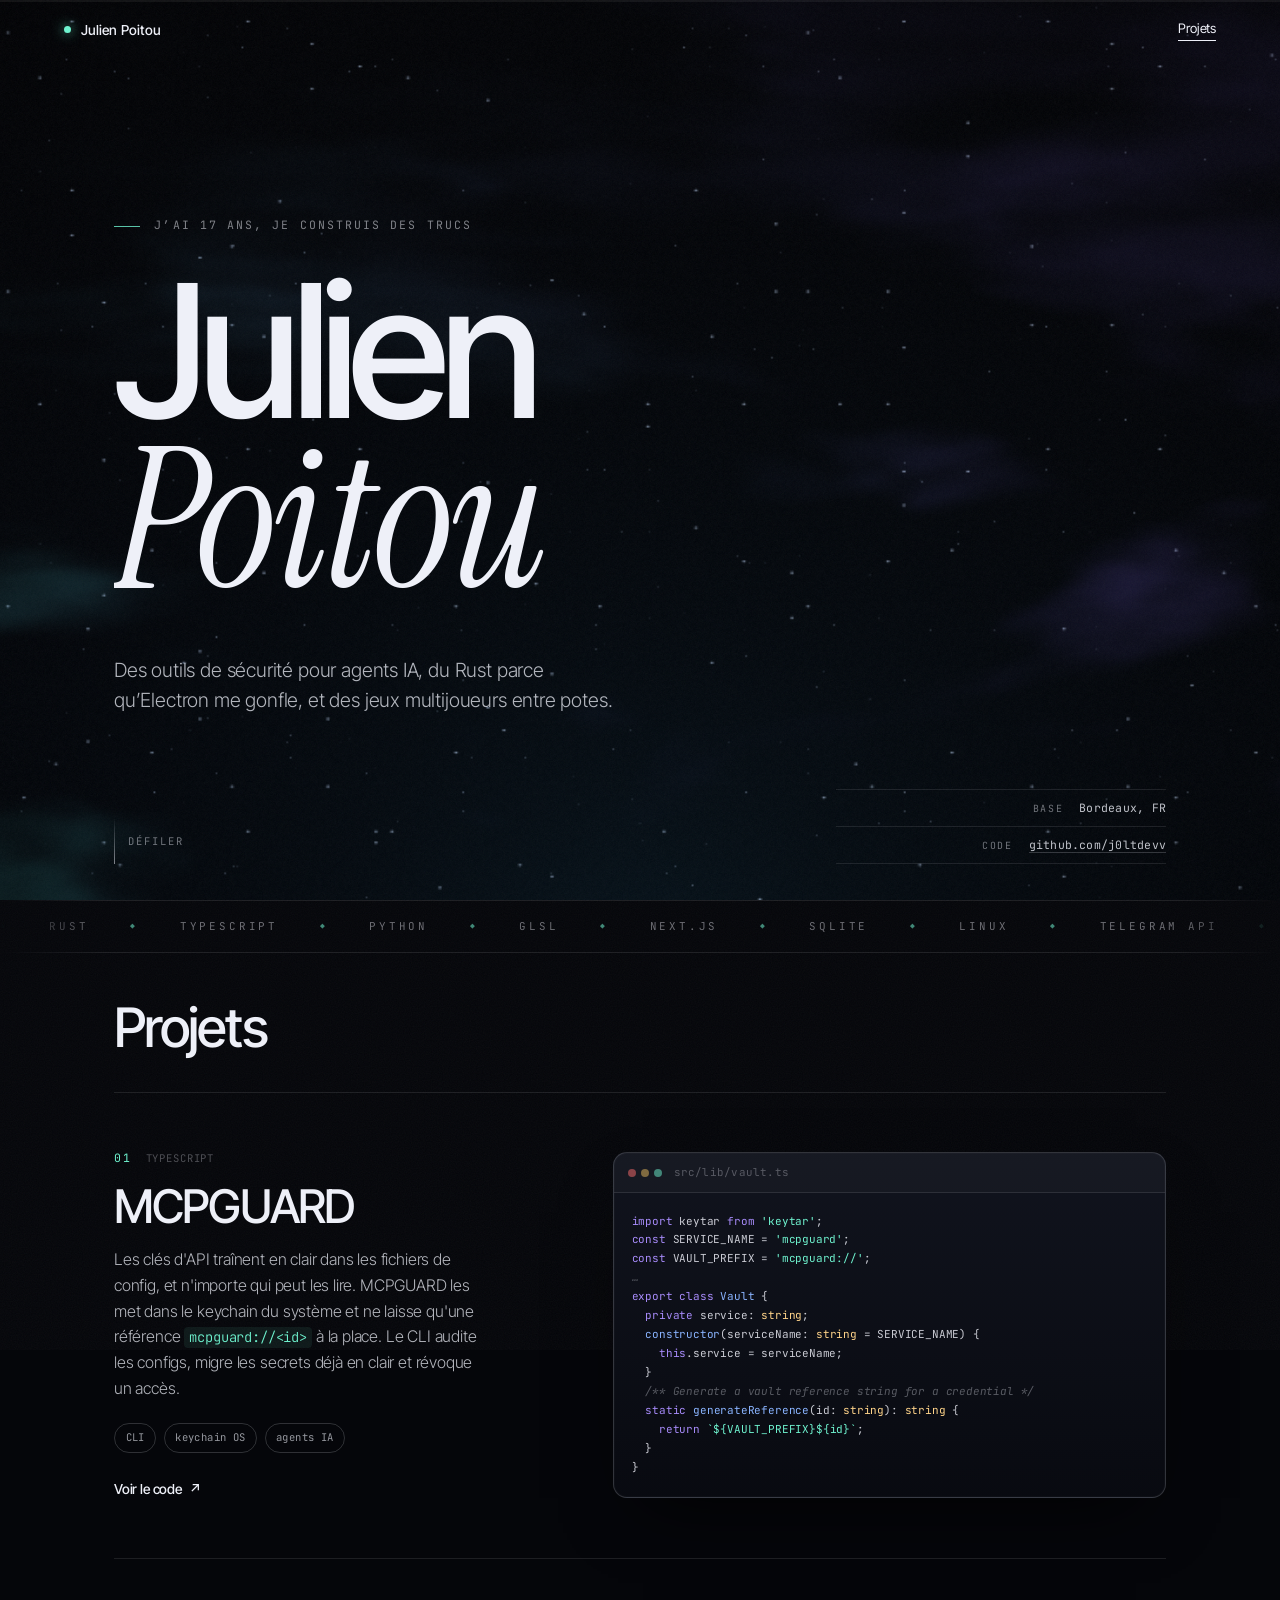
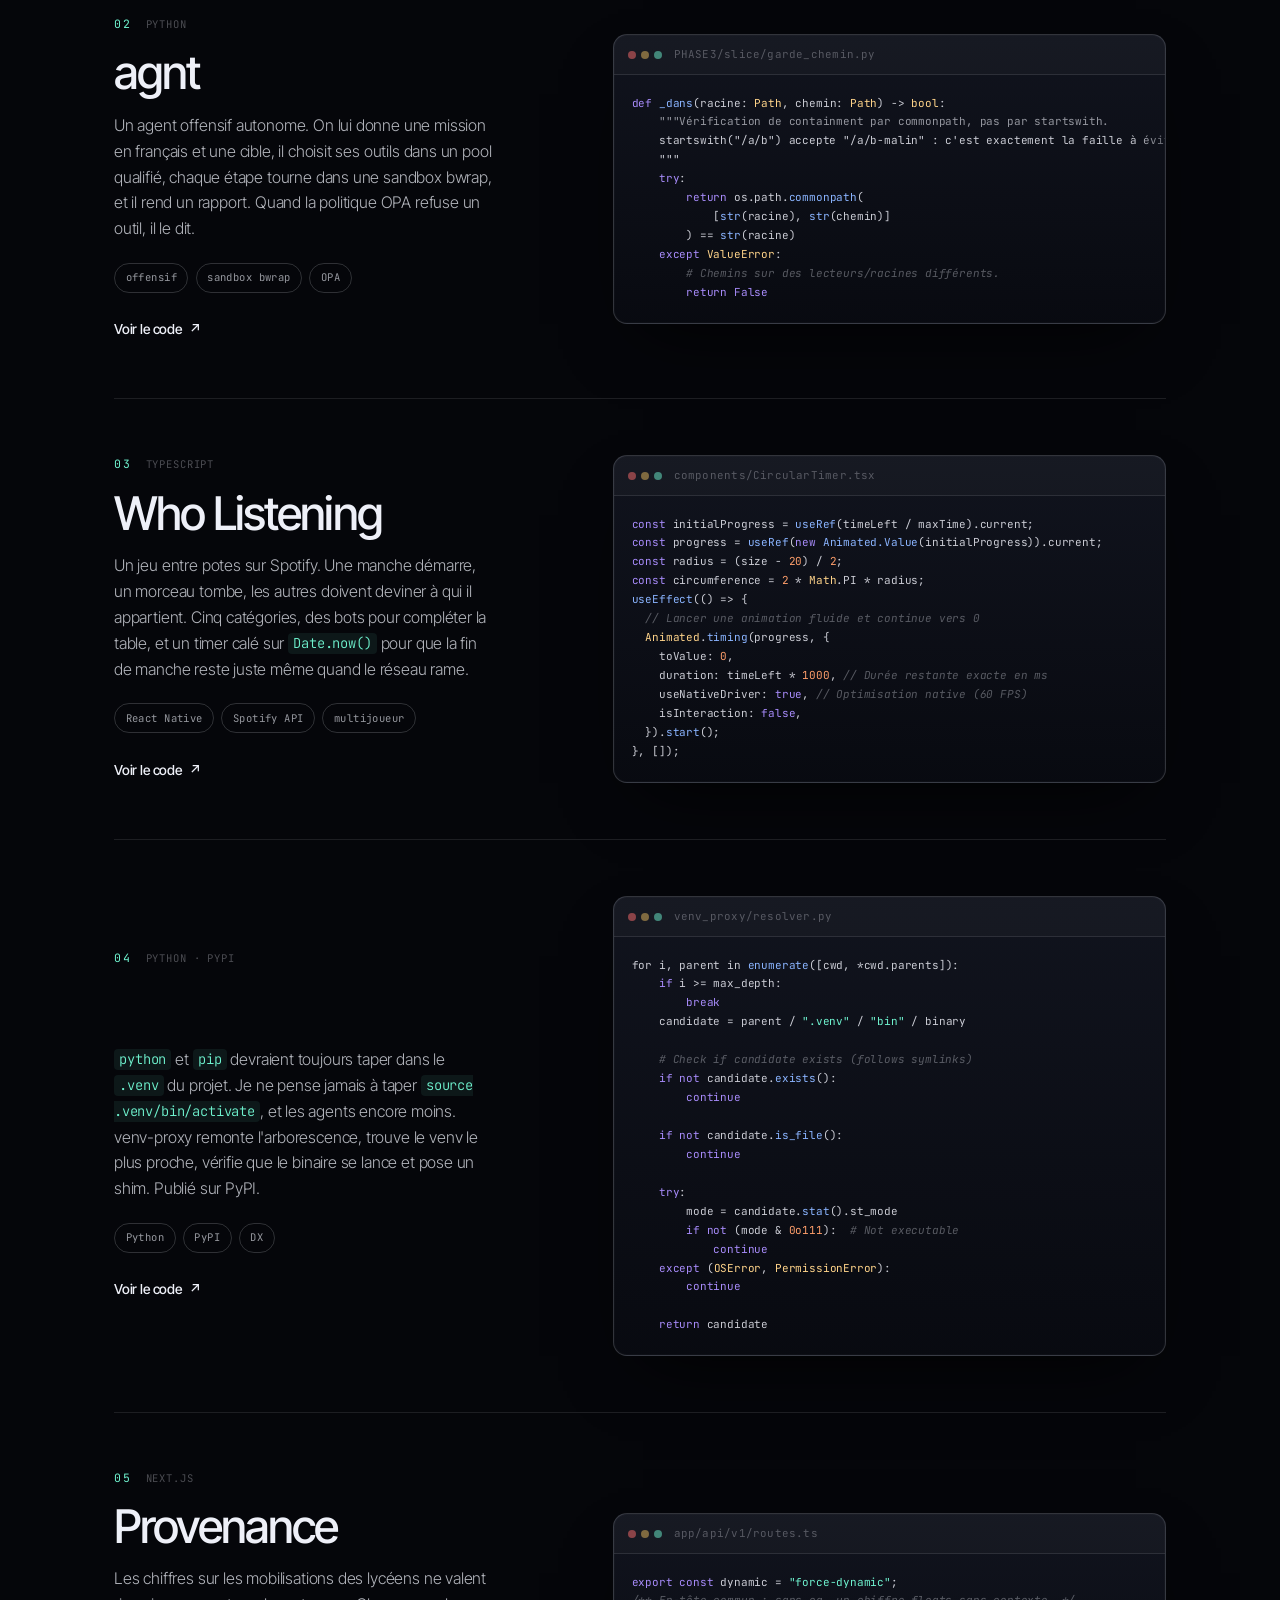
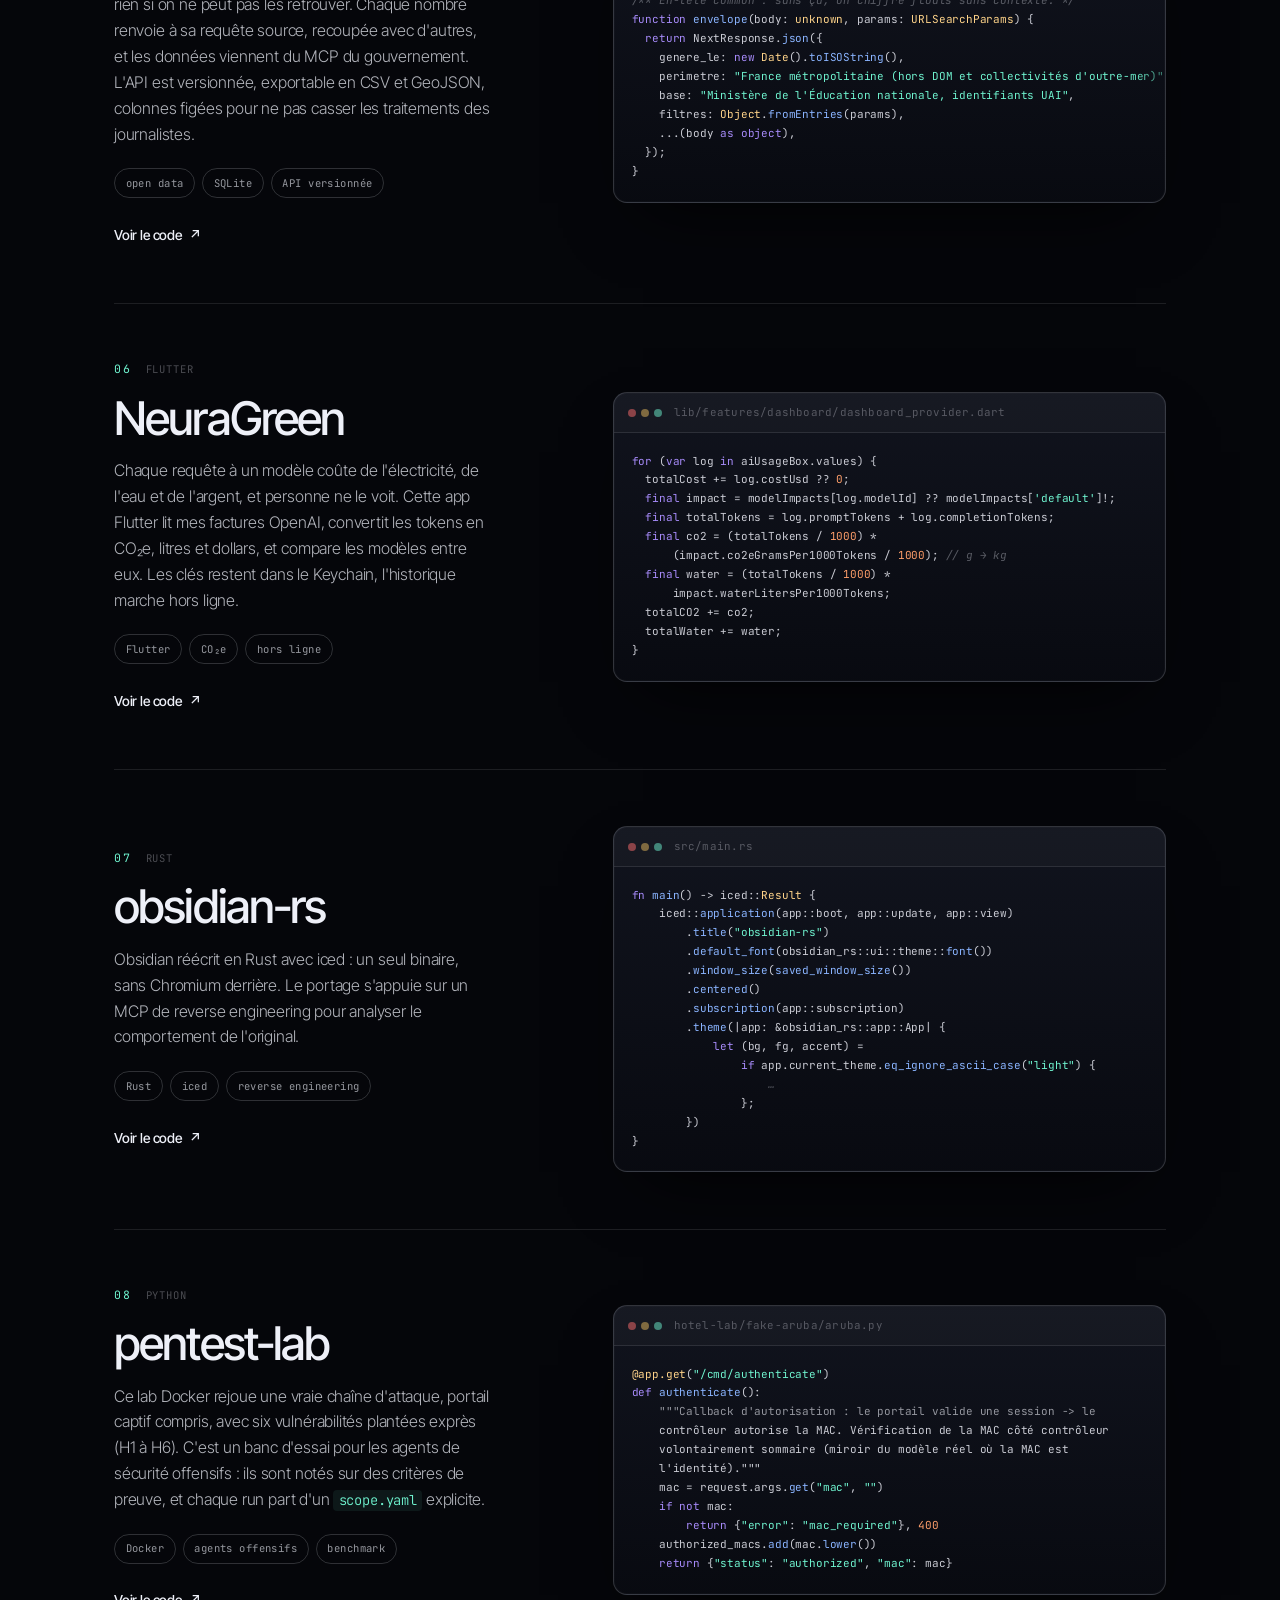
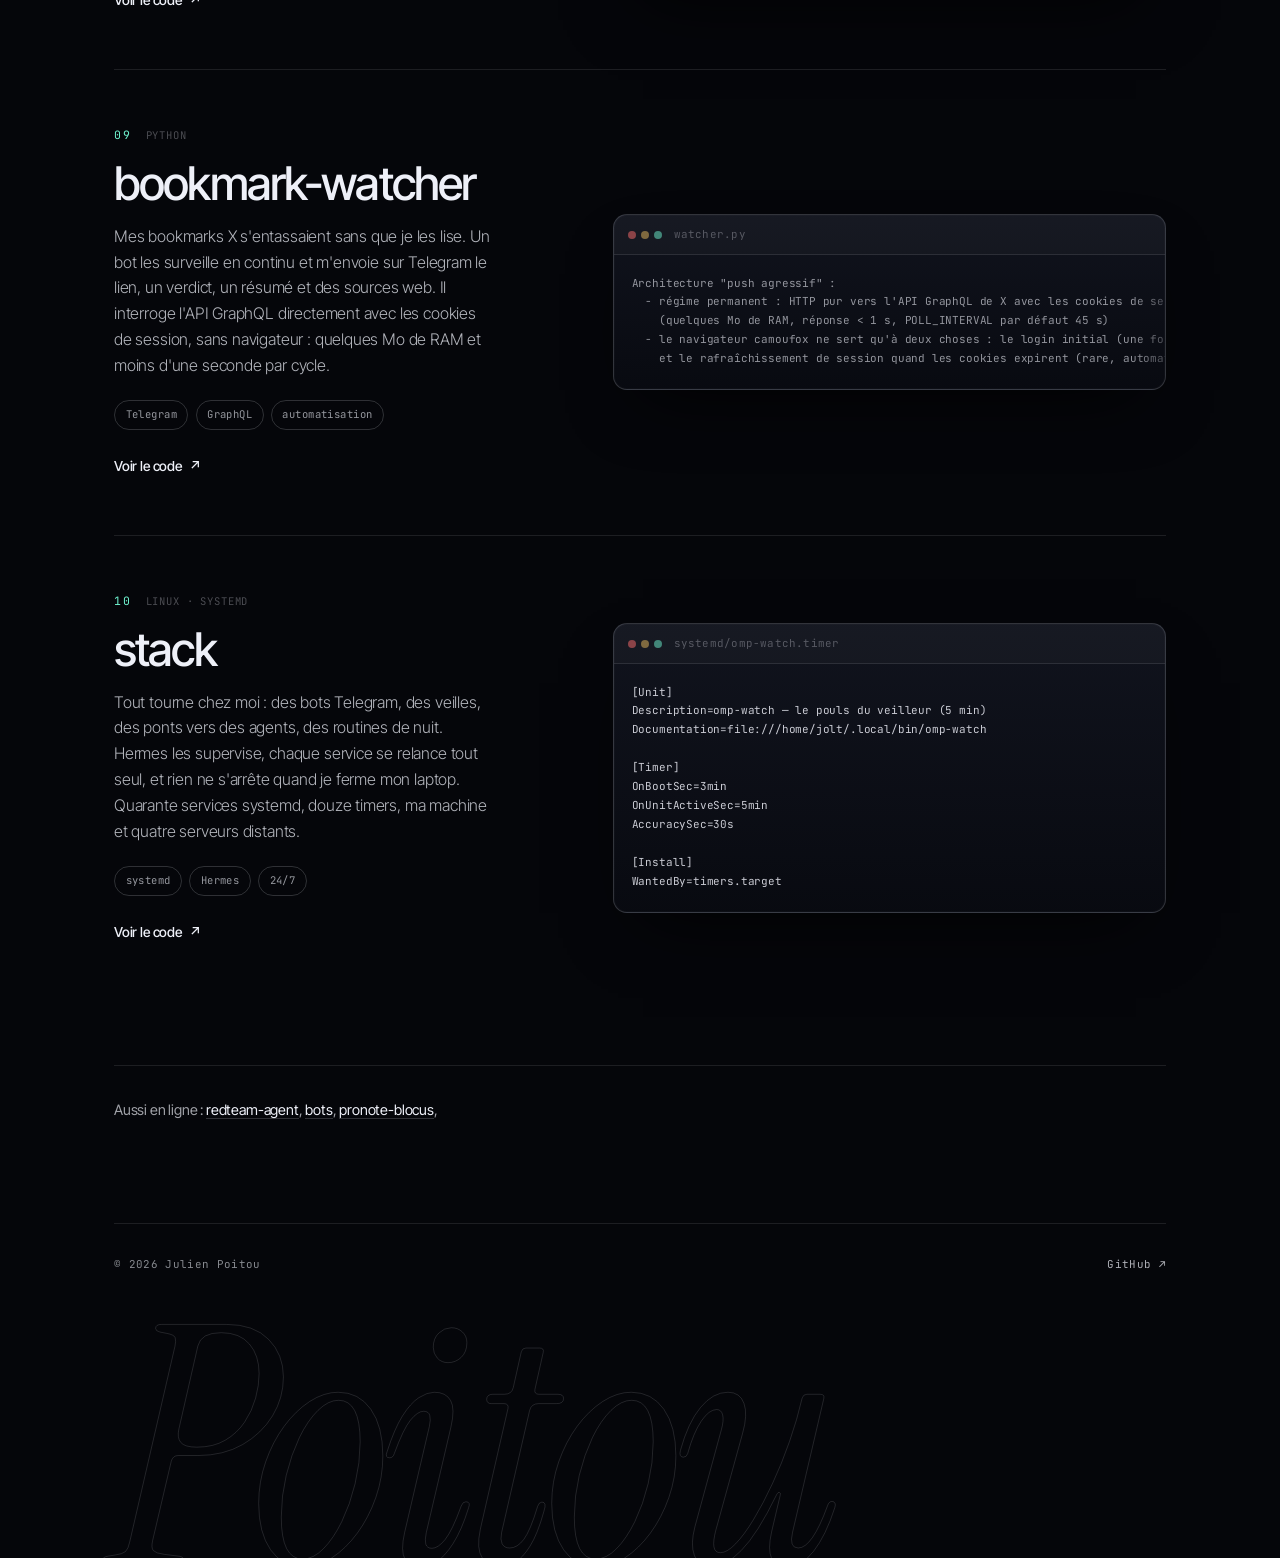
==== commit cb0e4005: "Descriptions: casse le moule, coupe les chutes et le chiffre non mesure" ====
--- a/index.html
+++ b/index.html
@@ -3,20 +3,20 @@
 <head>
 <meta charset="utf-8">
 <meta name="viewport" content="width=device-width, initial-scale=1">
-<title>j0ltdevv — code, sécurité, systèmes</title>
-<meta name="description" content="Portfolio de j0ltdevv : outils de sécurité pour agents IA, applications desktop en Rust, jeu multijoueur.">
+<title>Julien Poitou — code, sécurité, systèmes</title>
+<meta name="description" content="Portfolio de Julien Poitou : outils de sécurité pour agents IA, applications desktop en Rust, jeu multijoueur.">
 <meta name="color-scheme" content="dark">
-<meta property="og:title" content="j0ltdevv — code, sécurité, systèmes">
+<meta property="og:title" content="Julien Poitou — code, sécurité, systèmes">
 <meta property="og:description" content="Outils de sécurité pour agents IA, applications desktop en Rust, jeu multijoueur.">
 <meta property="og:type" content="website">
 <meta property="og:url" content="https://j0ltdevv.github.io/book/">
-<meta property="og:site_name" content="j0ltdevv">
+<meta property="og:site_name" content="Julien Poitou">
 <meta property="og:image" content="https://j0ltdevv.github.io/book/assets/og.png">
 <meta property="og:image:width" content="1200">
 <meta property="og:image:height" content="630">
-<meta property="og:image:alt" content="j0ltdevv — code, sécurité, systèmes">
+<meta property="og:image:alt" content="Julien Poitou — code, sécurité, systèmes">
 <meta name="twitter:card" content="summary_large_image">
-<meta name="twitter:title" content="j0ltdevv — code, sécurité, systèmes">
+<meta name="twitter:title" content="Julien Poitou — code, sécurité, systèmes">
 <meta name="twitter:description" content="Outils de sécurité pour agents IA, applications desktop en Rust, jeu multijoueur.">
 <meta name="twitter:image" content="https://j0ltdevv.github.io/book/assets/og.png">
 <meta name="theme-color" content="#05060a">
@@ -37,7 +37,7 @@
 
 <header class="nav">
   <a class="brand" href="#top" aria-label="Retour en haut">
-    <span class="brand__dot" aria-hidden="true"></span> j0ltdevv
+    <span class="brand__dot" aria-hidden="true"></span> Julien Poitou
   </a>
   <nav class="nav__links" aria-label="Navigation principale">
     <a href="#projets">Projets</a>
@@ -314,7 +314,7 @@
 
 <footer class="foot">
   <div class="foot__row">
-    <span>© <span data-year>2026</span> j0ltdevv</span>
+    <span>© <span data-year>2026</span> Julien Poitou</span>
     <a href="https://github.com/j0ltdevv" target="_blank" rel="noopener">GitHub <span aria-hidden="true">↗</span></a>
   </div>
   <div class="foot__mark" aria-hidden="true">Poitou</div>
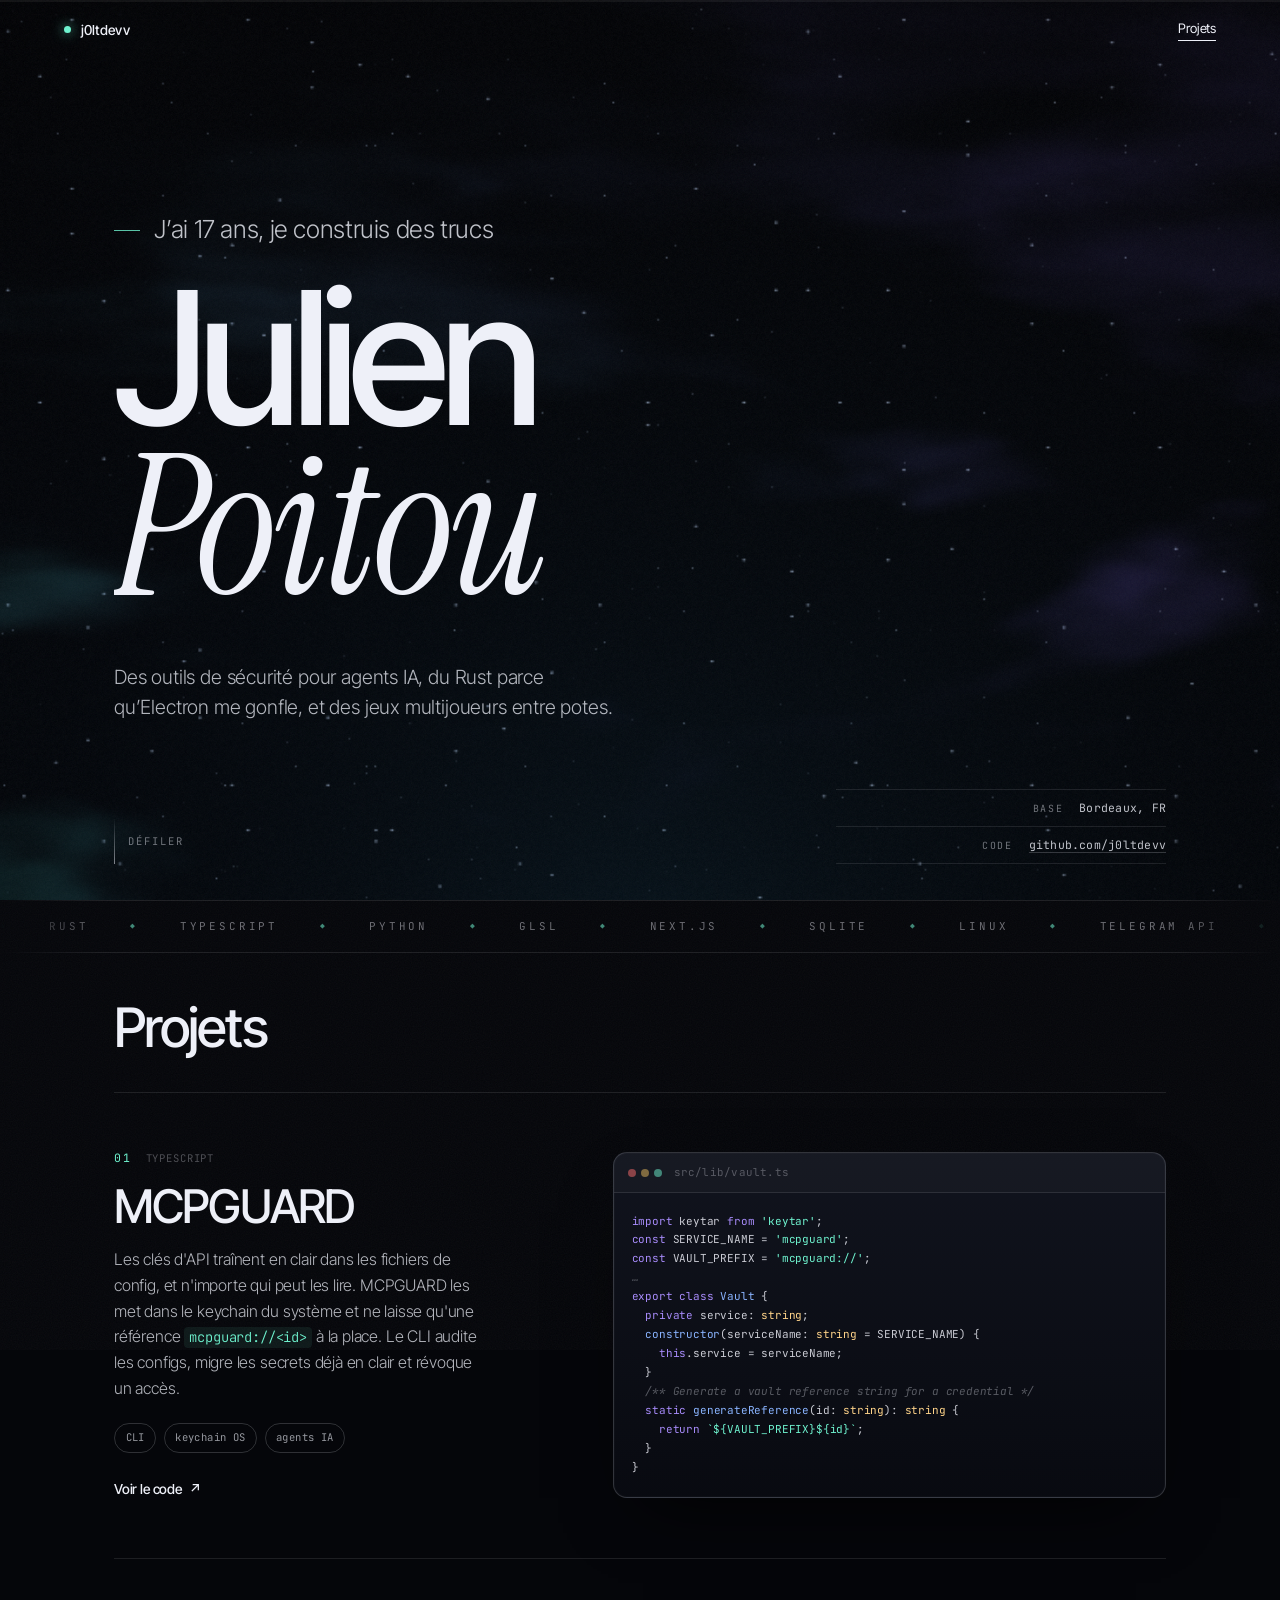
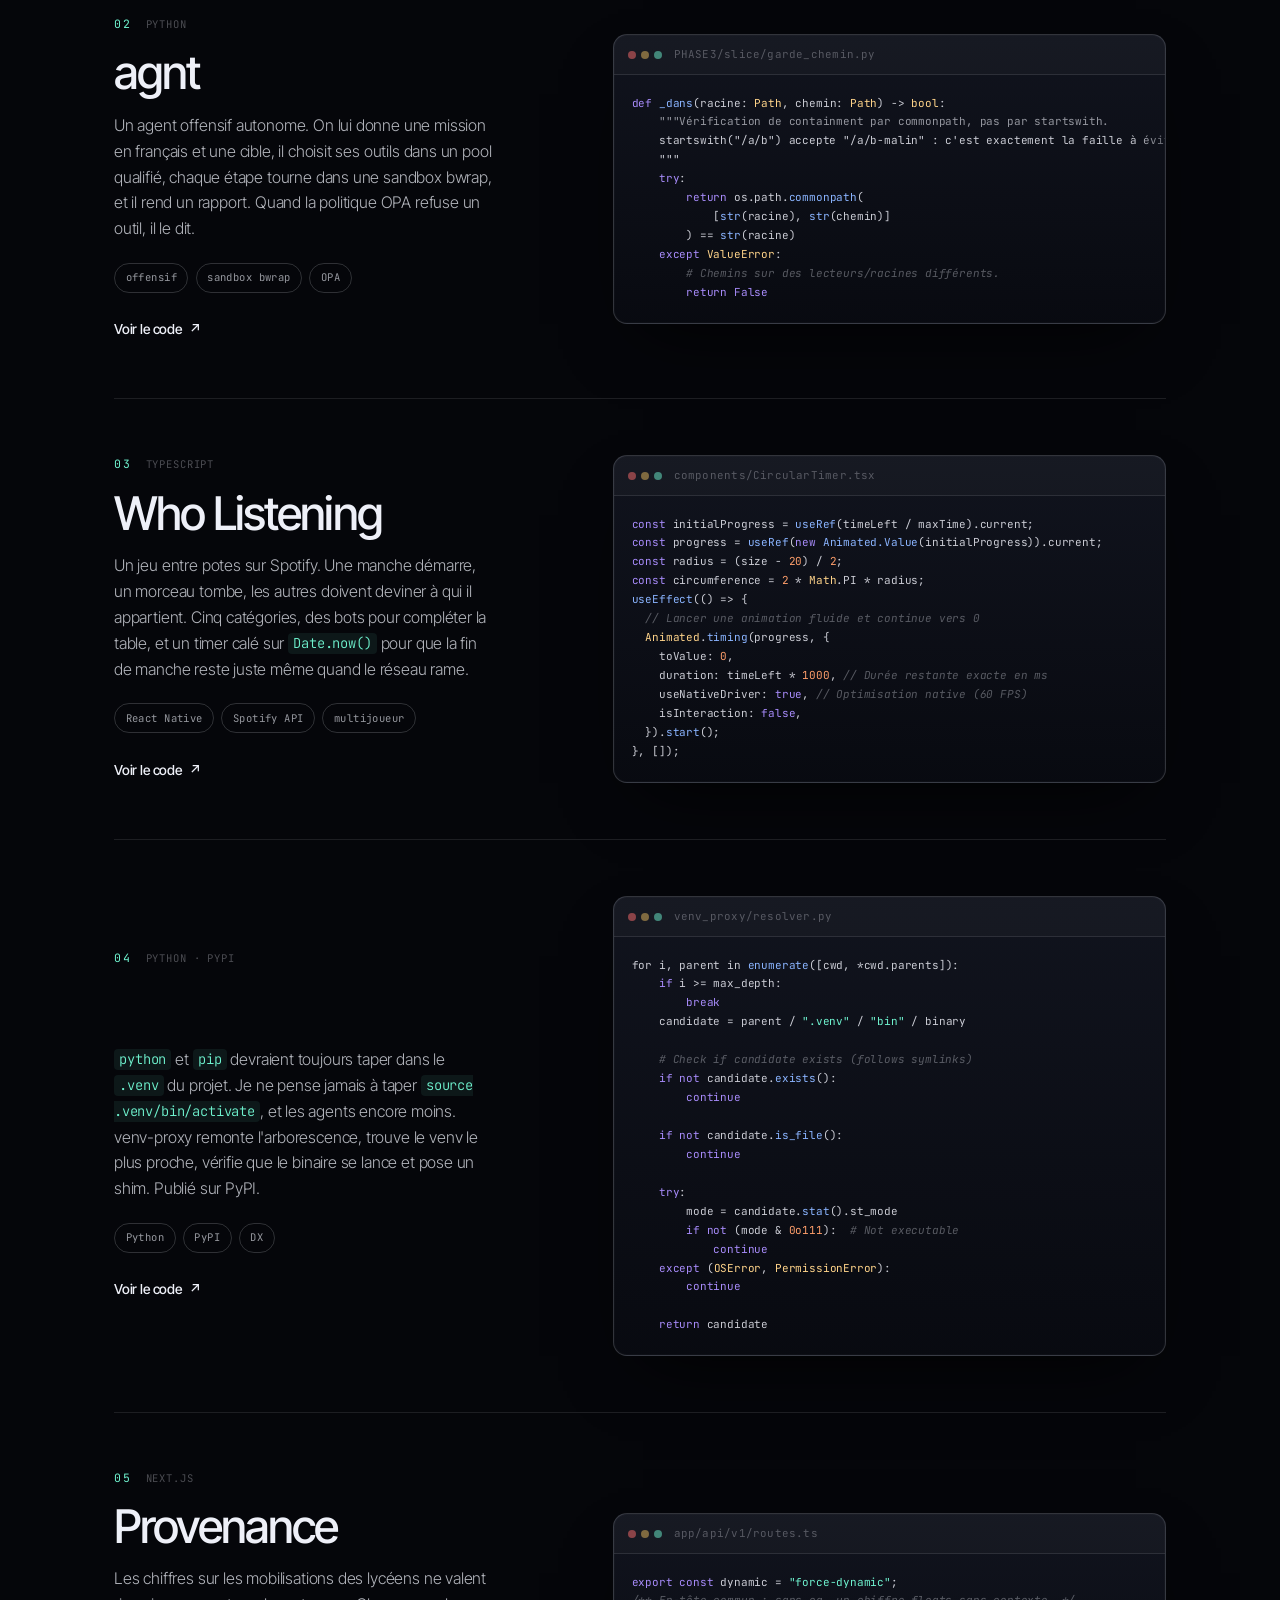
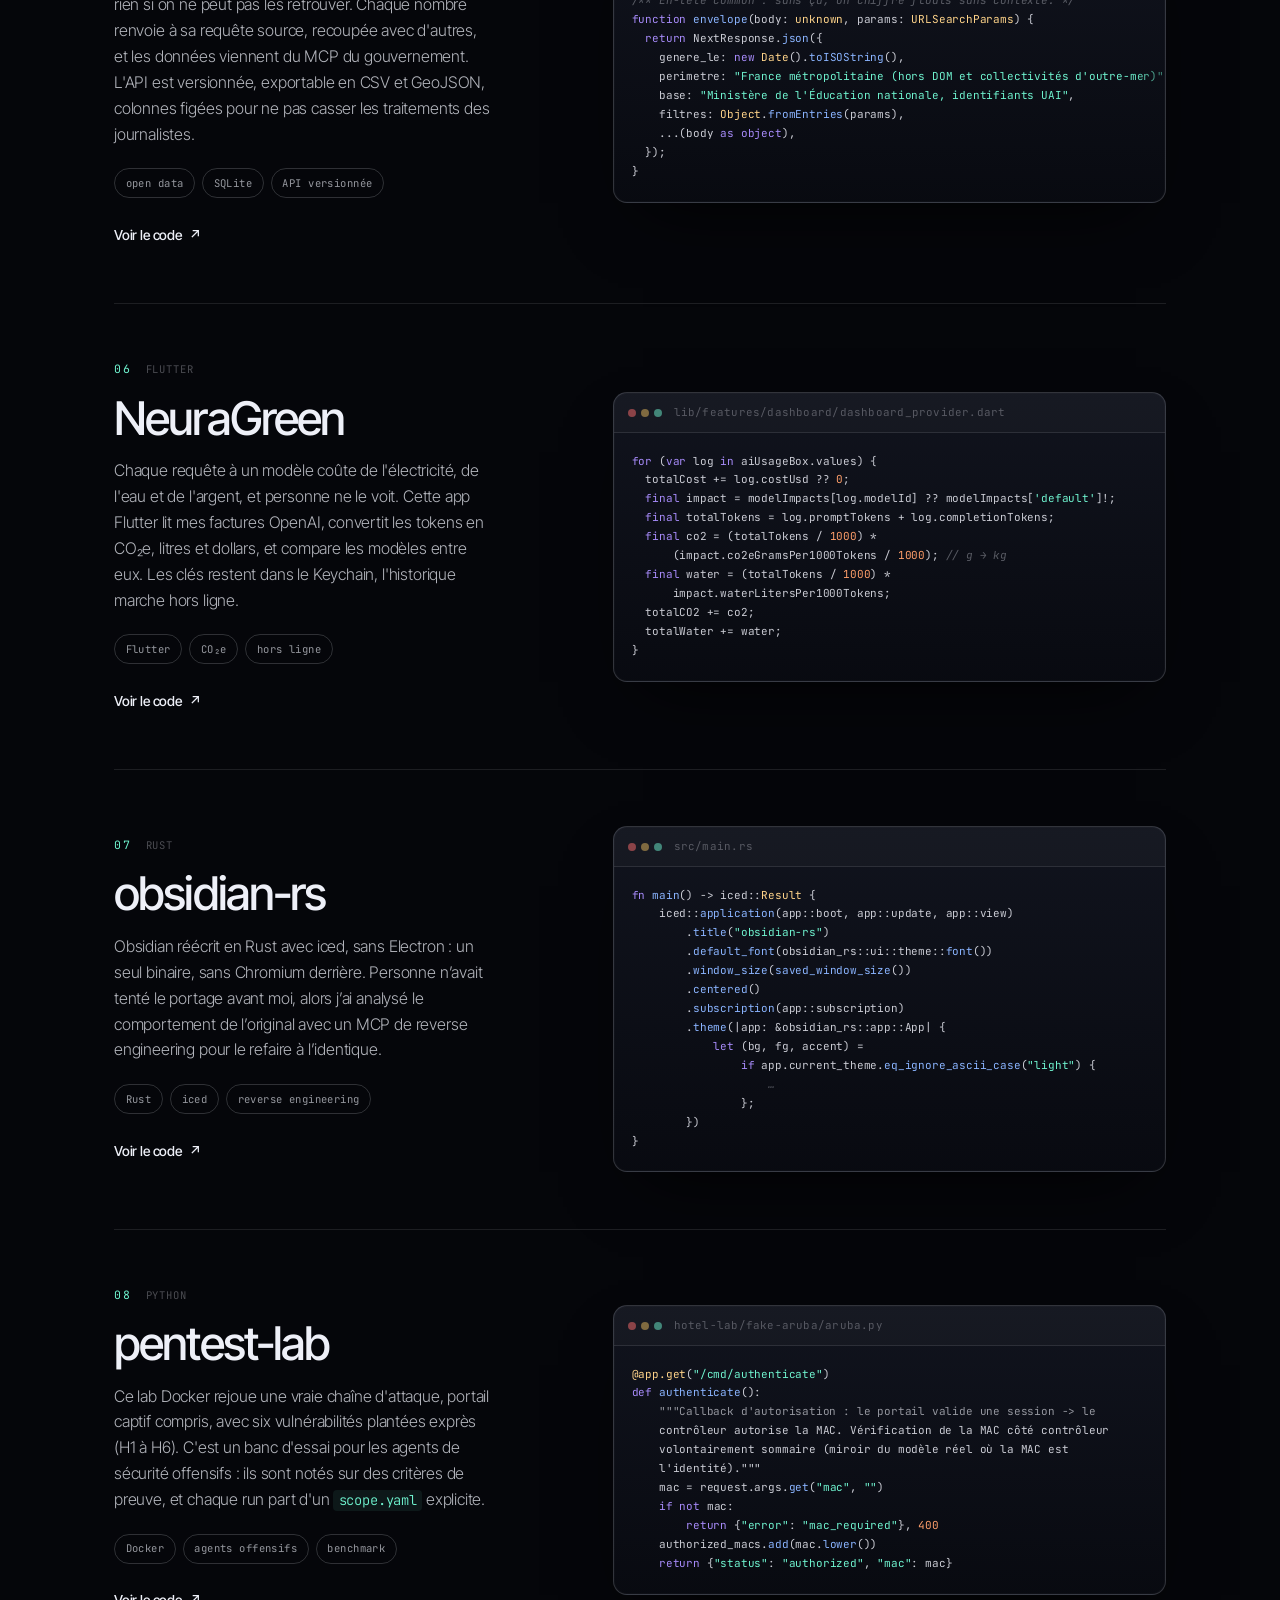
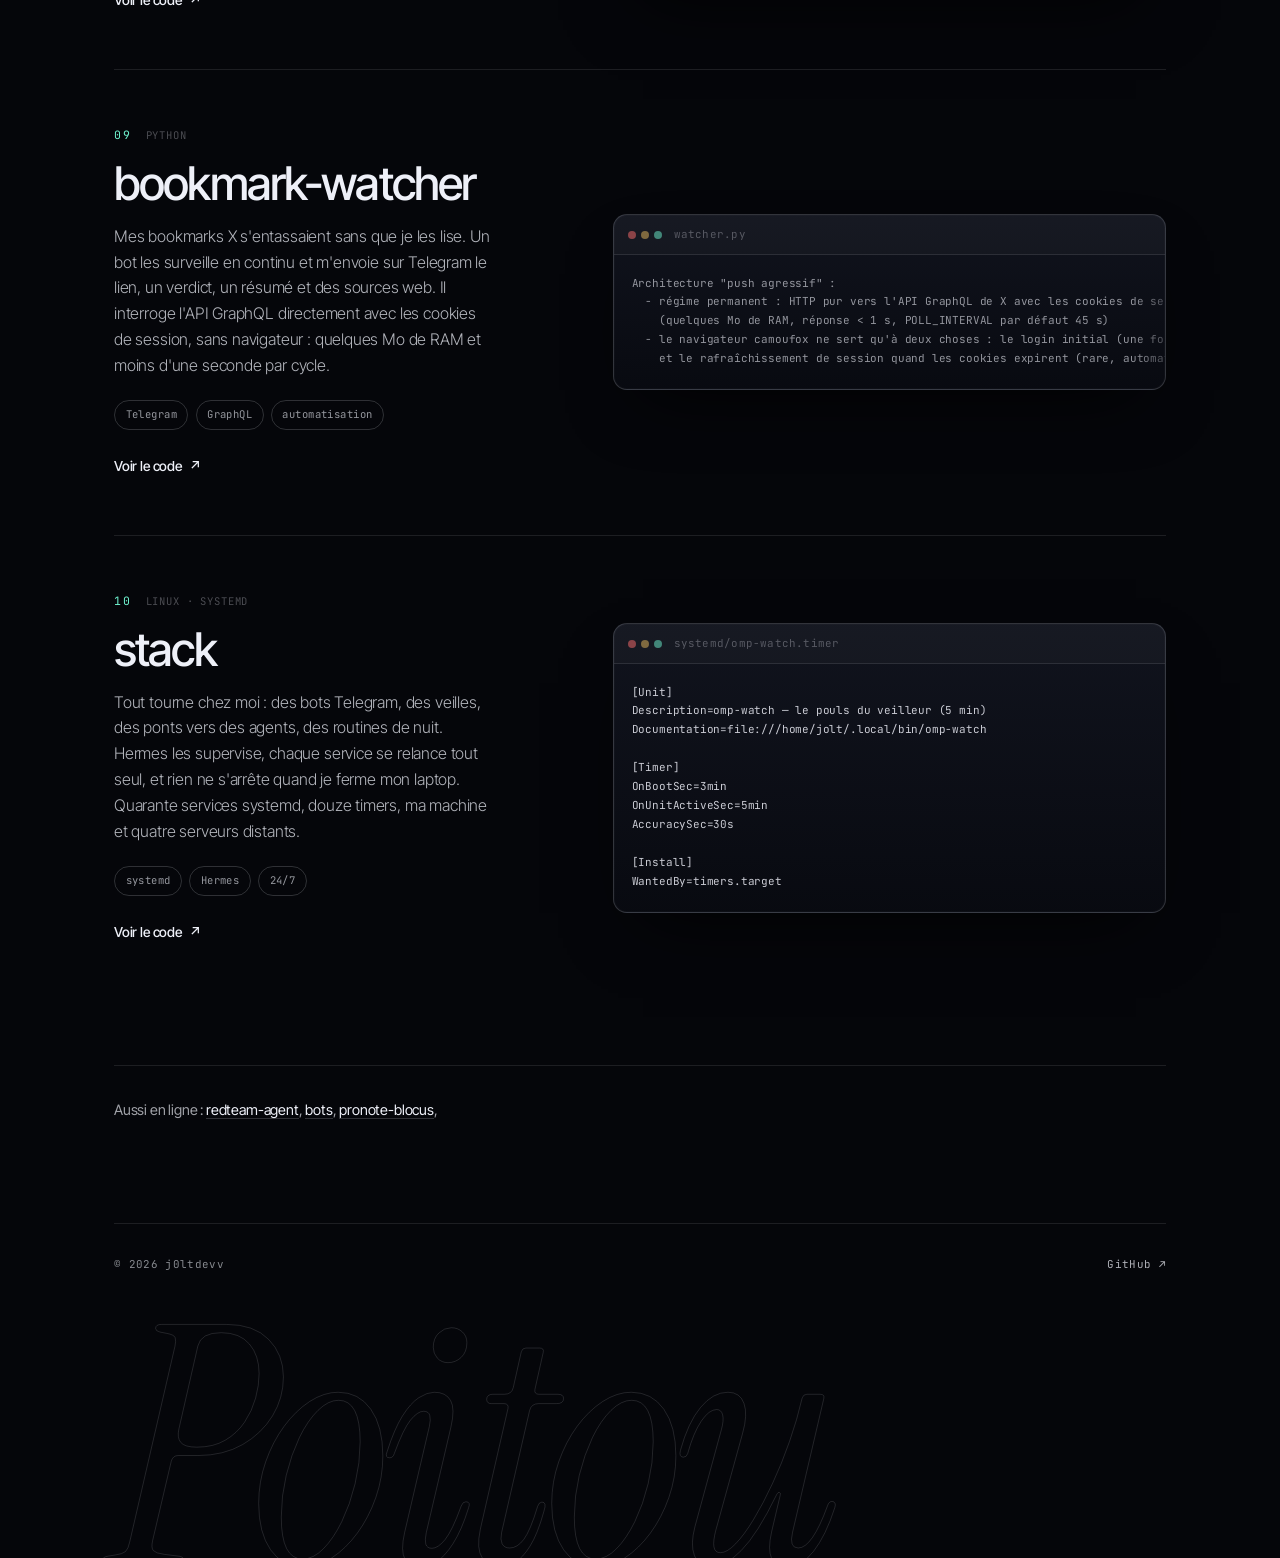
==== commit a581f856: "En-tete en vraie phrase, obsidian-rs sans vantardise" ====
--- a/index.html
+++ b/index.html
@@ -3,20 +3,20 @@
 <head>
 <meta charset="utf-8">
 <meta name="viewport" content="width=device-width, initial-scale=1">
-<title>Julien Poitou — code, sécurité, systèmes</title>
-<meta name="description" content="Portfolio de Julien Poitou : outils de sécurité pour agents IA, applications desktop en Rust, jeu multijoueur.">
+<title>j0ltdevv — code, sécurité, systèmes</title>
+<meta name="description" content="Portfolio de j0ltdevv : outils de sécurité pour agents IA, applications desktop en Rust, jeu multijoueur.">
 <meta name="color-scheme" content="dark">
-<meta property="og:title" content="Julien Poitou — code, sécurité, systèmes">
+<meta property="og:title" content="j0ltdevv — code, sécurité, systèmes">
 <meta property="og:description" content="Outils de sécurité pour agents IA, applications desktop en Rust, jeu multijoueur.">
 <meta property="og:type" content="website">
 <meta property="og:url" content="https://j0ltdevv.github.io/book/">
-<meta property="og:site_name" content="Julien Poitou">
+<meta property="og:site_name" content="j0ltdevv">
 <meta property="og:image" content="https://j0ltdevv.github.io/book/assets/og.png">
 <meta property="og:image:width" content="1200">
 <meta property="og:image:height" content="630">
-<meta property="og:image:alt" content="Julien Poitou — code, sécurité, systèmes">
+<meta property="og:image:alt" content="j0ltdevv — code, sécurité, systèmes">
 <meta name="twitter:card" content="summary_large_image">
-<meta name="twitter:title" content="Julien Poitou — code, sécurité, systèmes">
+<meta name="twitter:title" content="j0ltdevv — code, sécurité, systèmes">
 <meta name="twitter:description" content="Outils de sécurité pour agents IA, applications desktop en Rust, jeu multijoueur.">
 <meta name="twitter:image" content="https://j0ltdevv.github.io/book/assets/og.png">
 <meta name="theme-color" content="#05060a">
@@ -24,7 +24,7 @@
 <link rel="preconnect" href="https://fonts.googleapis.com">
 <link rel="preconnect" href="https://fonts.gstatic.com" crossorigin>
 <link href="https://fonts.googleapis.com/css2?family=Inter+Tight:wght@300;400;500;600&family=Instrument+Serif:ital@1&family=JetBrains+Mono:wght@400;500&display=swap" rel="stylesheet">
-<link rel="stylesheet" href="assets/style.css?v=20">
+<link rel="stylesheet" href="assets/style.css?v=21">
 <script>document.documentElement.classList.replace('no-js','js');</script>
 </head>
 <body>
@@ -37,7 +37,7 @@
 
 <header class="nav">
   <a class="brand" href="#top" aria-label="Retour en haut">
-    <span class="brand__dot" aria-hidden="true"></span> Julien Poitou
+    <span class="brand__dot" aria-hidden="true"></span> j0ltdevv
   </a>
   <nav class="nav__links" aria-label="Navigation principale">
     <a href="#projets">Projets</a>
@@ -48,7 +48,7 @@
 
   <!-- ───────────── HERO ───────────── -->
   <section id="top" class="hero">
-    <p class="eyebrow" data-reveal>J’ai 17 ans, je construis des trucs</p>
+    <p class="eyebrow eyebrow--stmt" data-reveal>J’ai 17 ans, je construis des trucs</p>
 
     <h1 class="hero__title">
       <span class="hero__line"><span class="hero__word">Julien</span></span>
@@ -222,9 +222,7 @@
       <div class="project__info">
         <p class="project__num" data-reveal><span>07</span><span class="project__lang">Rust</span></p>
         <h3 data-reveal>obsidian-rs</h3>
-        <p class="project__desc" data-reveal>
-      Obsidian réécrit en Rust avec iced : un seul binaire, sans Chromium derrière. Le portage s'appuie sur un MCP de reverse engineering pour analyser le comportement de l'original.
-    </p>
+        <p class="project__desc" data-reveal>Obsidian réécrit en Rust avec iced, sans Electron : un seul binaire, sans Chromium derrière. Personne n’avait tenté le portage avant moi, alors j’ai analysé le comportement de l’original avec un MCP de reverse engineering pour le refaire à l’identique.</p>
         <ul class="tags" data-reveal><li>Rust</li><li>iced</li><li>reverse engineering</li></ul>
         <a class="project__link" href="https://github.com/j0ltdevv/obsidian-rs" target="_blank" rel="noopener" data-reveal>
           Voir le code <span aria-hidden="true">↗</span>
@@ -314,13 +312,13 @@
 
 <footer class="foot">
   <div class="foot__row">
-    <span>© <span data-year>2026</span> Julien Poitou</span>
+    <span>© <span data-year>2026</span> j0ltdevv</span>
     <a href="https://github.com/j0ltdevv" target="_blank" rel="noopener">GitHub <span aria-hidden="true">↗</span></a>
   </div>
   <div class="foot__mark" aria-hidden="true">Poitou</div>
 </footer>
 
-<script src="assets/gl.js?v=20"></script>
-<script src="assets/app.js?v=20"></script>
+<script src="assets/gl.js?v=21"></script>
+<script src="assets/app.js?v=21"></script>
 </body>
 </html>
--- a/assets/style.css
+++ b/assets/style.css
@@ -264,6 +264,15 @@
   color:var(--fg);
 }
 
+.eyebrow--stmt{
+  font-family:var(--font-sans);
+  font-size:clamp(1.1rem,2vw,1.55rem);
+  font-weight:300;
+  letter-spacing:-0.015em;
+  text-transform:none;
+  color:rgba(238,240,248,.8);
+  margin-bottom:clamp(1.2rem,2.4vw,2rem);
+}
 .hero__sub{
   text-wrap:pretty;
   margin:clamp(1.6rem,3.4vw,2.6rem) 0 0;
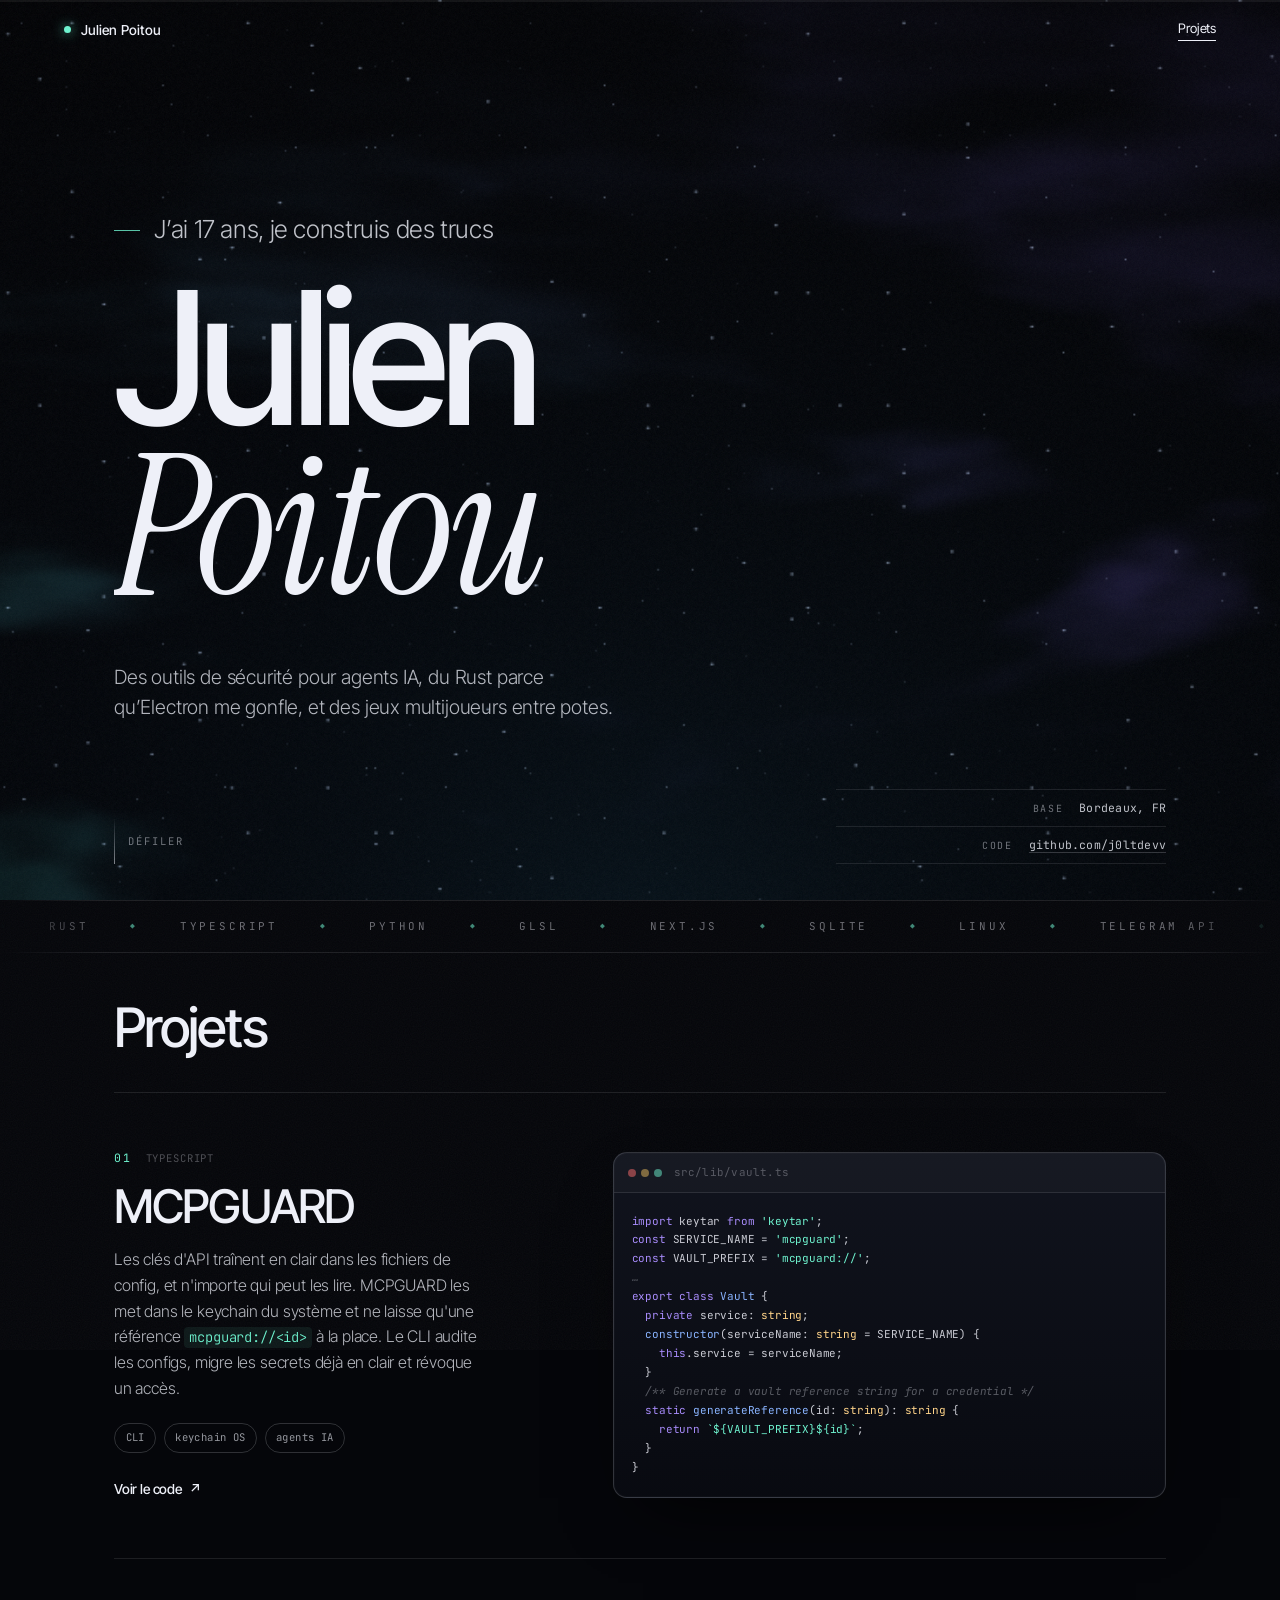
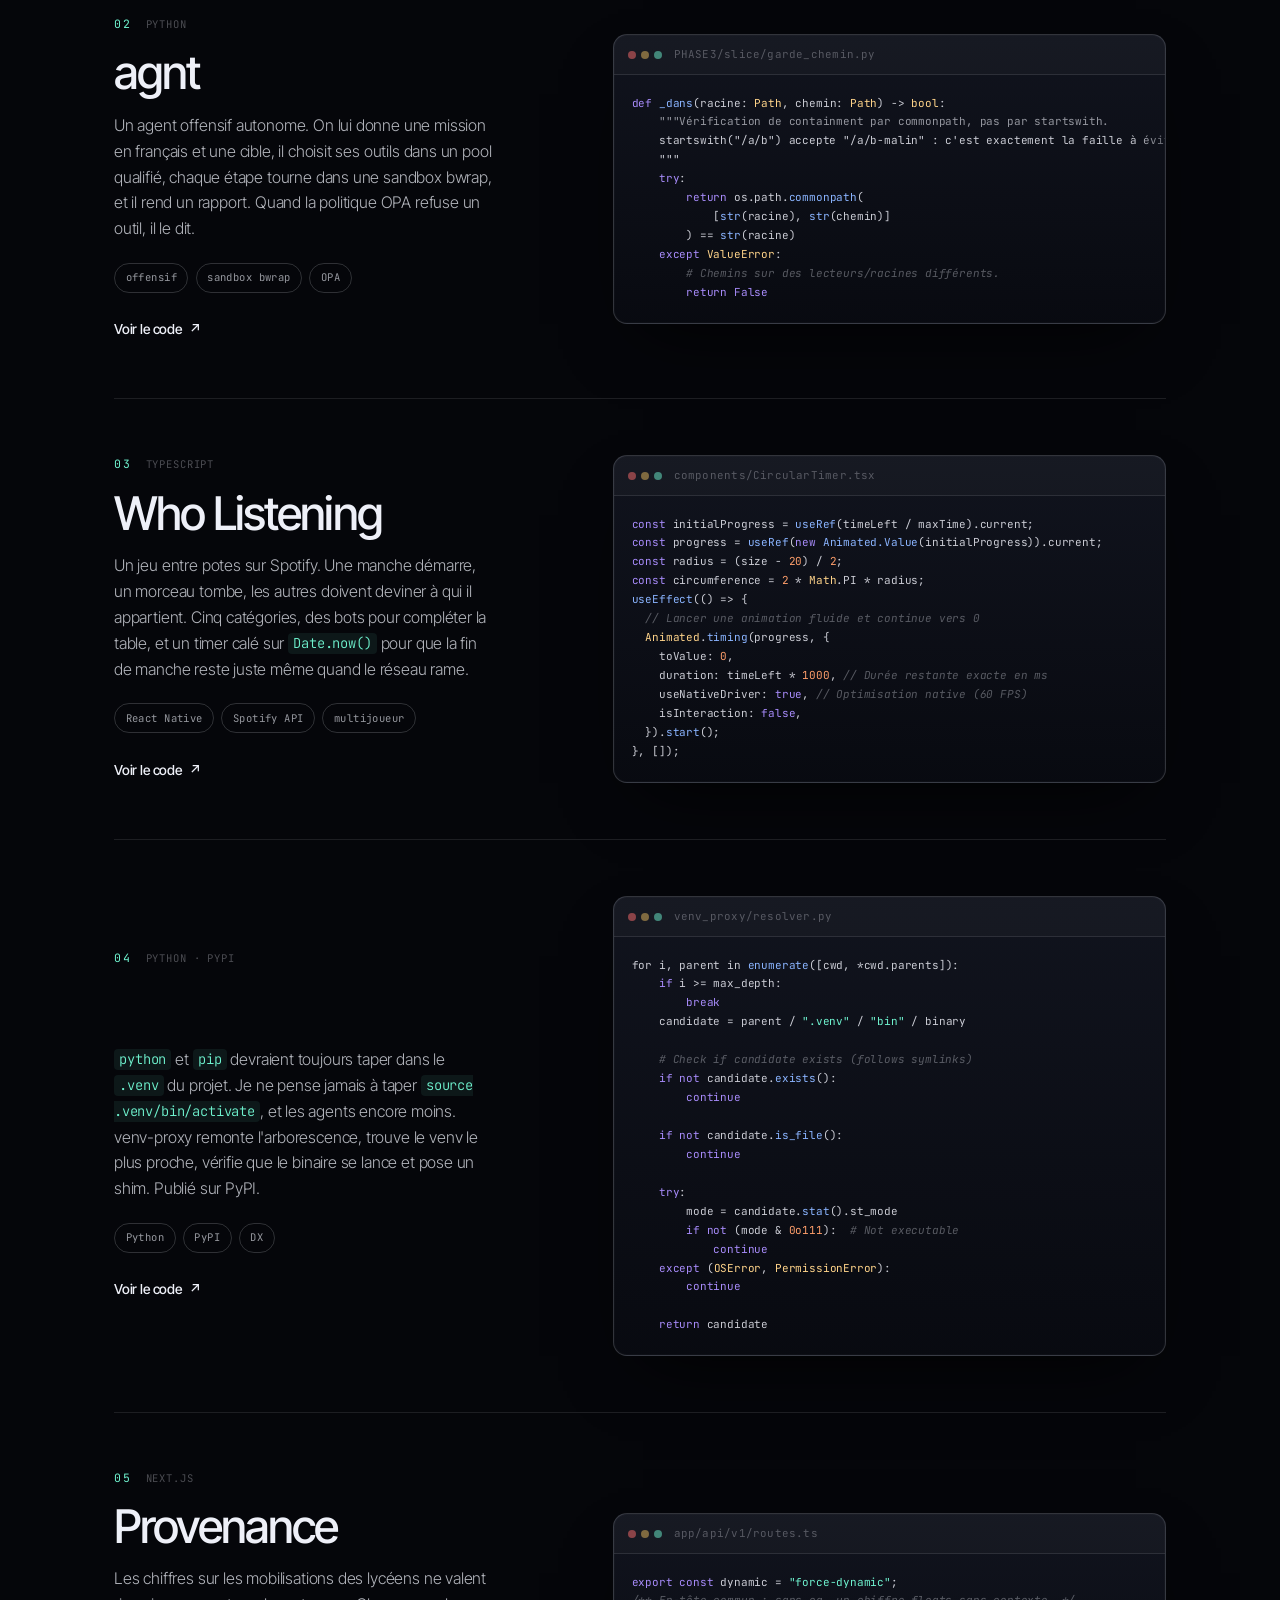
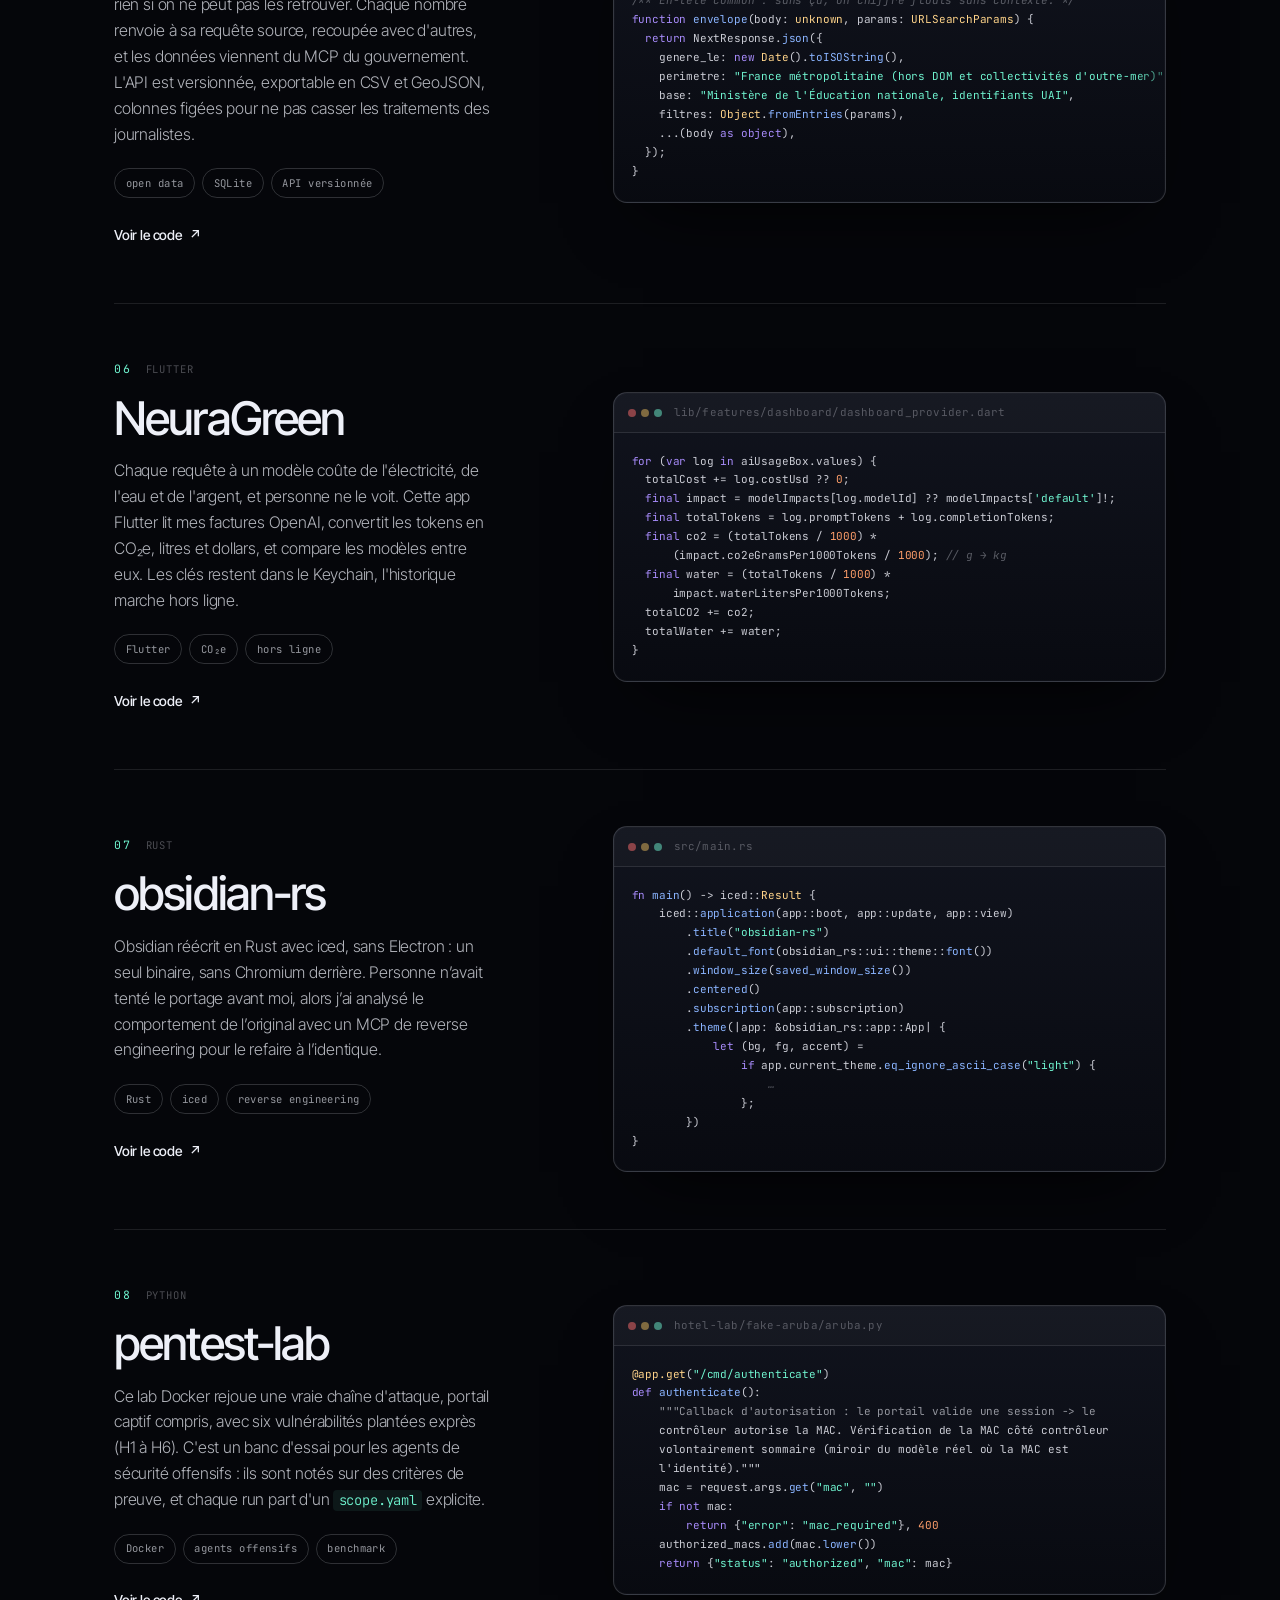
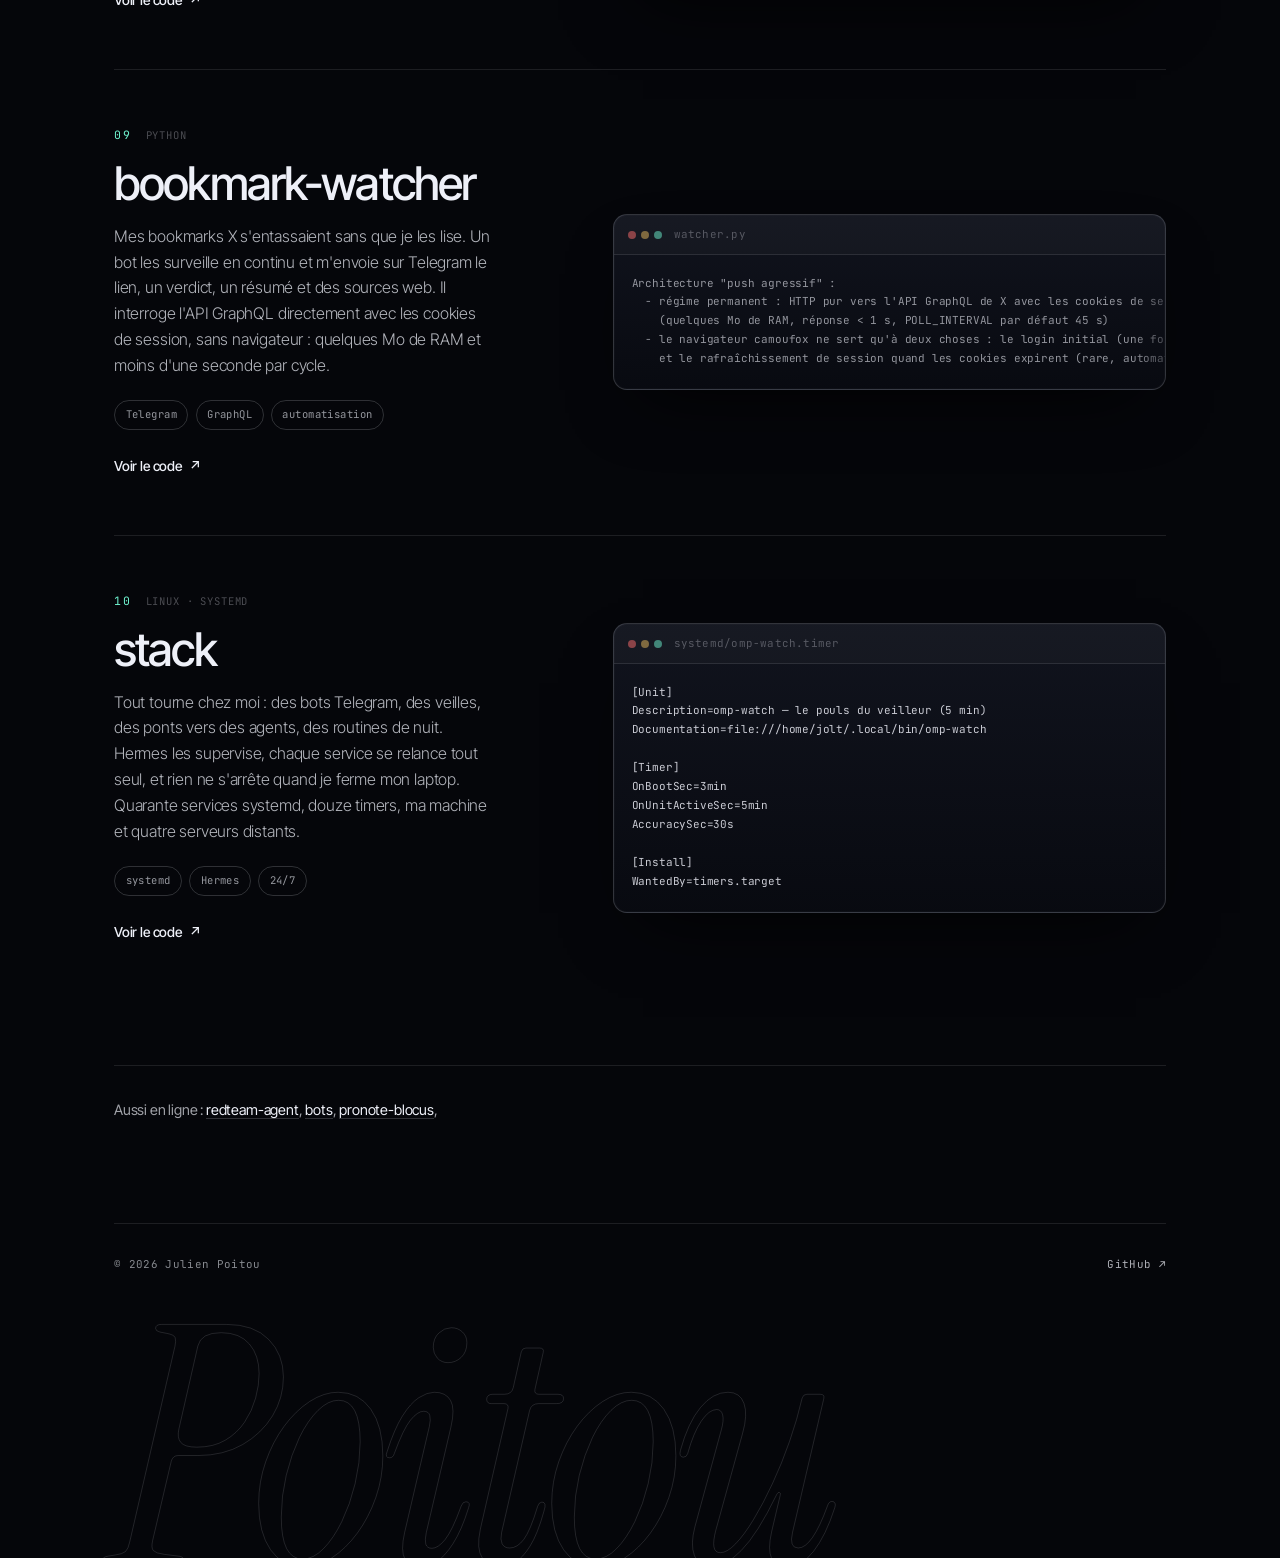
==== commit c47b520b: "En-tete en vraie phrase, obsidian-rs sans vantardise" ====
--- a/index.html
+++ b/index.html
@@ -3,20 +3,20 @@
 <head>
 <meta charset="utf-8">
 <meta name="viewport" content="width=device-width, initial-scale=1">
-<title>j0ltdevv — code, sécurité, systèmes</title>
-<meta name="description" content="Portfolio de j0ltdevv : outils de sécurité pour agents IA, applications desktop en Rust, jeu multijoueur.">
+<title>Julien Poitou — code, sécurité, systèmes</title>
+<meta name="description" content="Portfolio de Julien Poitou : outils de sécurité pour agents IA, applications desktop en Rust, jeu multijoueur.">
 <meta name="color-scheme" content="dark">
-<meta property="og:title" content="j0ltdevv — code, sécurité, systèmes">
+<meta property="og:title" content="Julien Poitou — code, sécurité, systèmes">
 <meta property="og:description" content="Outils de sécurité pour agents IA, applications desktop en Rust, jeu multijoueur.">
 <meta property="og:type" content="website">
 <meta property="og:url" content="https://j0ltdevv.github.io/book/">
-<meta property="og:site_name" content="j0ltdevv">
+<meta property="og:site_name" content="Julien Poitou">
 <meta property="og:image" content="https://j0ltdevv.github.io/book/assets/og.png">
 <meta property="og:image:width" content="1200">
 <meta property="og:image:height" content="630">
-<meta property="og:image:alt" content="j0ltdevv — code, sécurité, systèmes">
+<meta property="og:image:alt" content="Julien Poitou — code, sécurité, systèmes">
 <meta name="twitter:card" content="summary_large_image">
-<meta name="twitter:title" content="j0ltdevv — code, sécurité, systèmes">
+<meta name="twitter:title" content="Julien Poitou — code, sécurité, systèmes">
 <meta name="twitter:description" content="Outils de sécurité pour agents IA, applications desktop en Rust, jeu multijoueur.">
 <meta name="twitter:image" content="https://j0ltdevv.github.io/book/assets/og.png">
 <meta name="theme-color" content="#05060a">
@@ -37,7 +37,7 @@
 
 <header class="nav">
   <a class="brand" href="#top" aria-label="Retour en haut">
-    <span class="brand__dot" aria-hidden="true"></span> j0ltdevv
+    <span class="brand__dot" aria-hidden="true"></span> Julien Poitou
   </a>
   <nav class="nav__links" aria-label="Navigation principale">
     <a href="#projets">Projets</a>
@@ -312,7 +312,7 @@
 
 <footer class="foot">
   <div class="foot__row">
-    <span>© <span data-year>2026</span> j0ltdevv</span>
+    <span>© <span data-year>2026</span> Julien Poitou</span>
     <a href="https://github.com/j0ltdevv" target="_blank" rel="noopener">GitHub <span aria-hidden="true">↗</span></a>
   </div>
   <div class="foot__mark" aria-hidden="true">Poitou</div>
--- a/assets/style.css
+++ b/assets/style.css
@@ -1,5 +1,5 @@
 /* ─────────────────────────────────────────────
-   j0ltdevv — portfolio
+   Julien Poitou — portfolio
    CSS écrit à la main. Aucun framework.
    ───────────────────────────────────────────── */
 
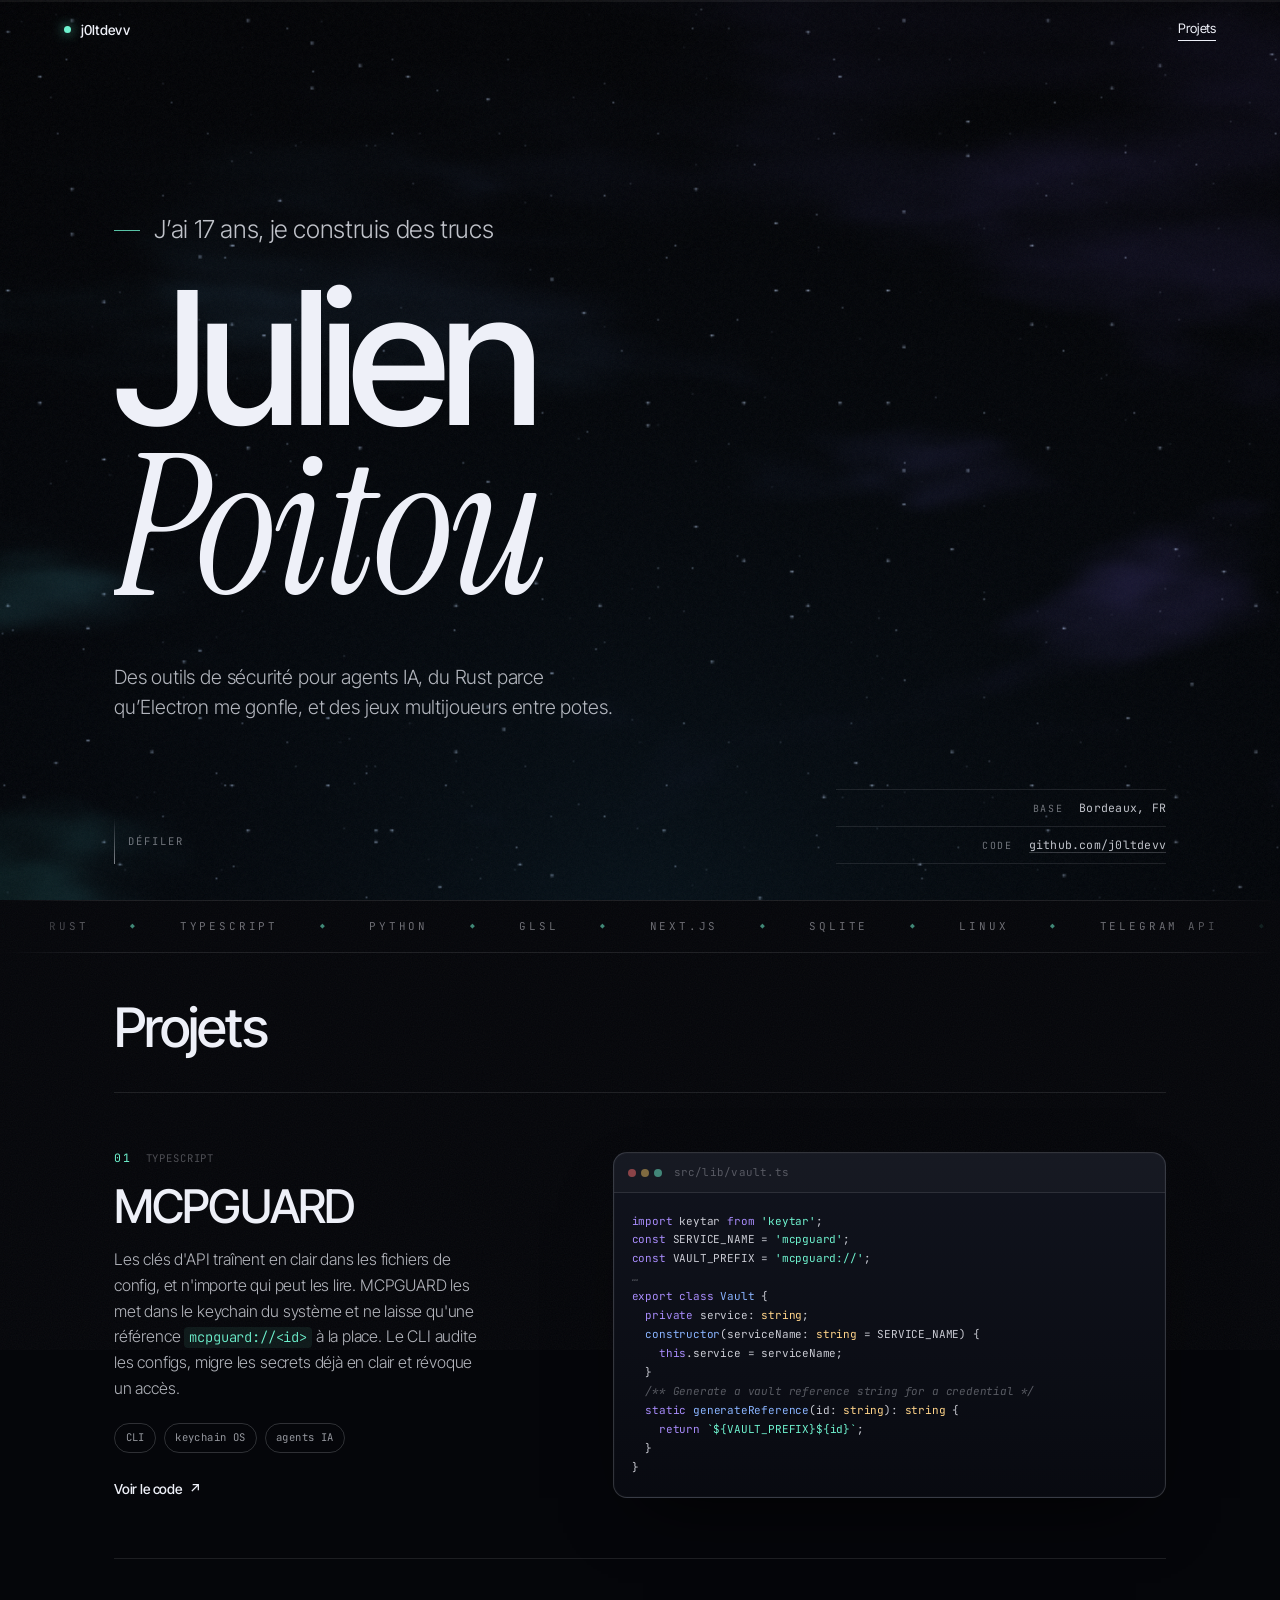
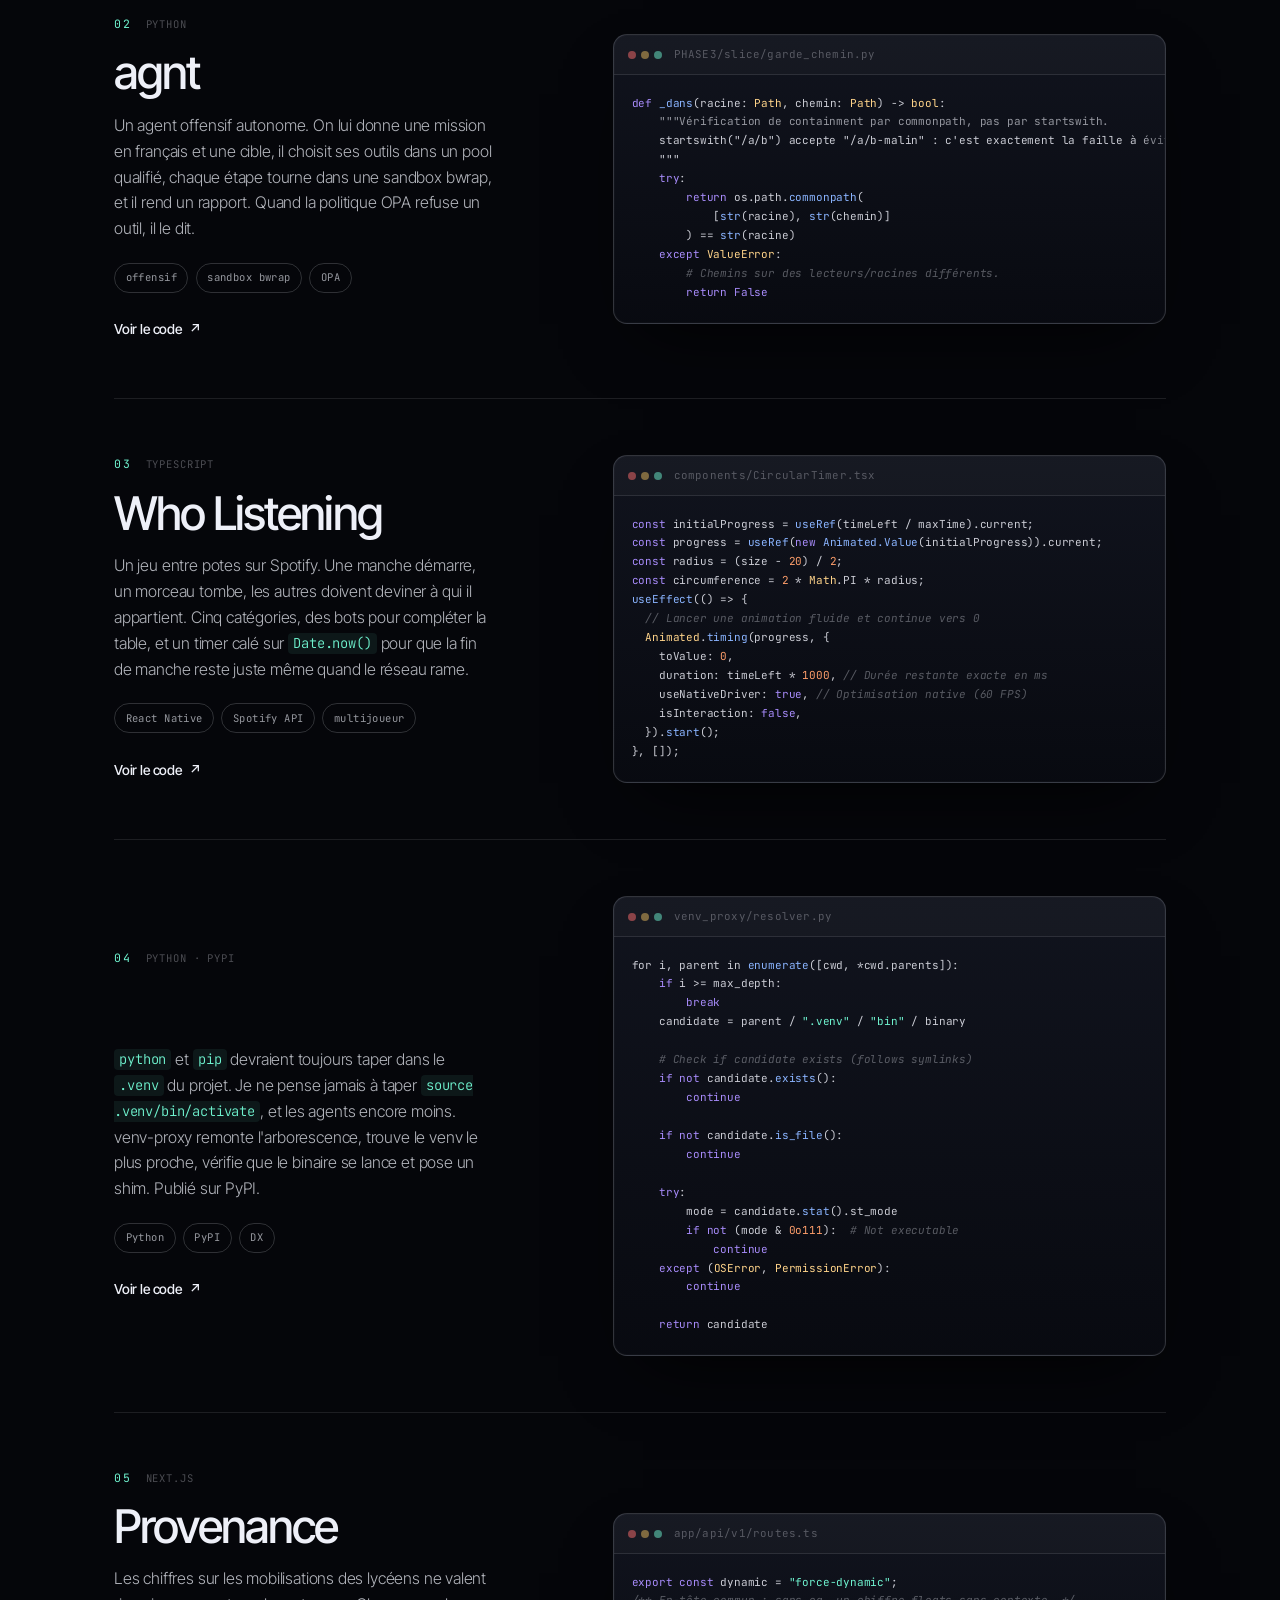
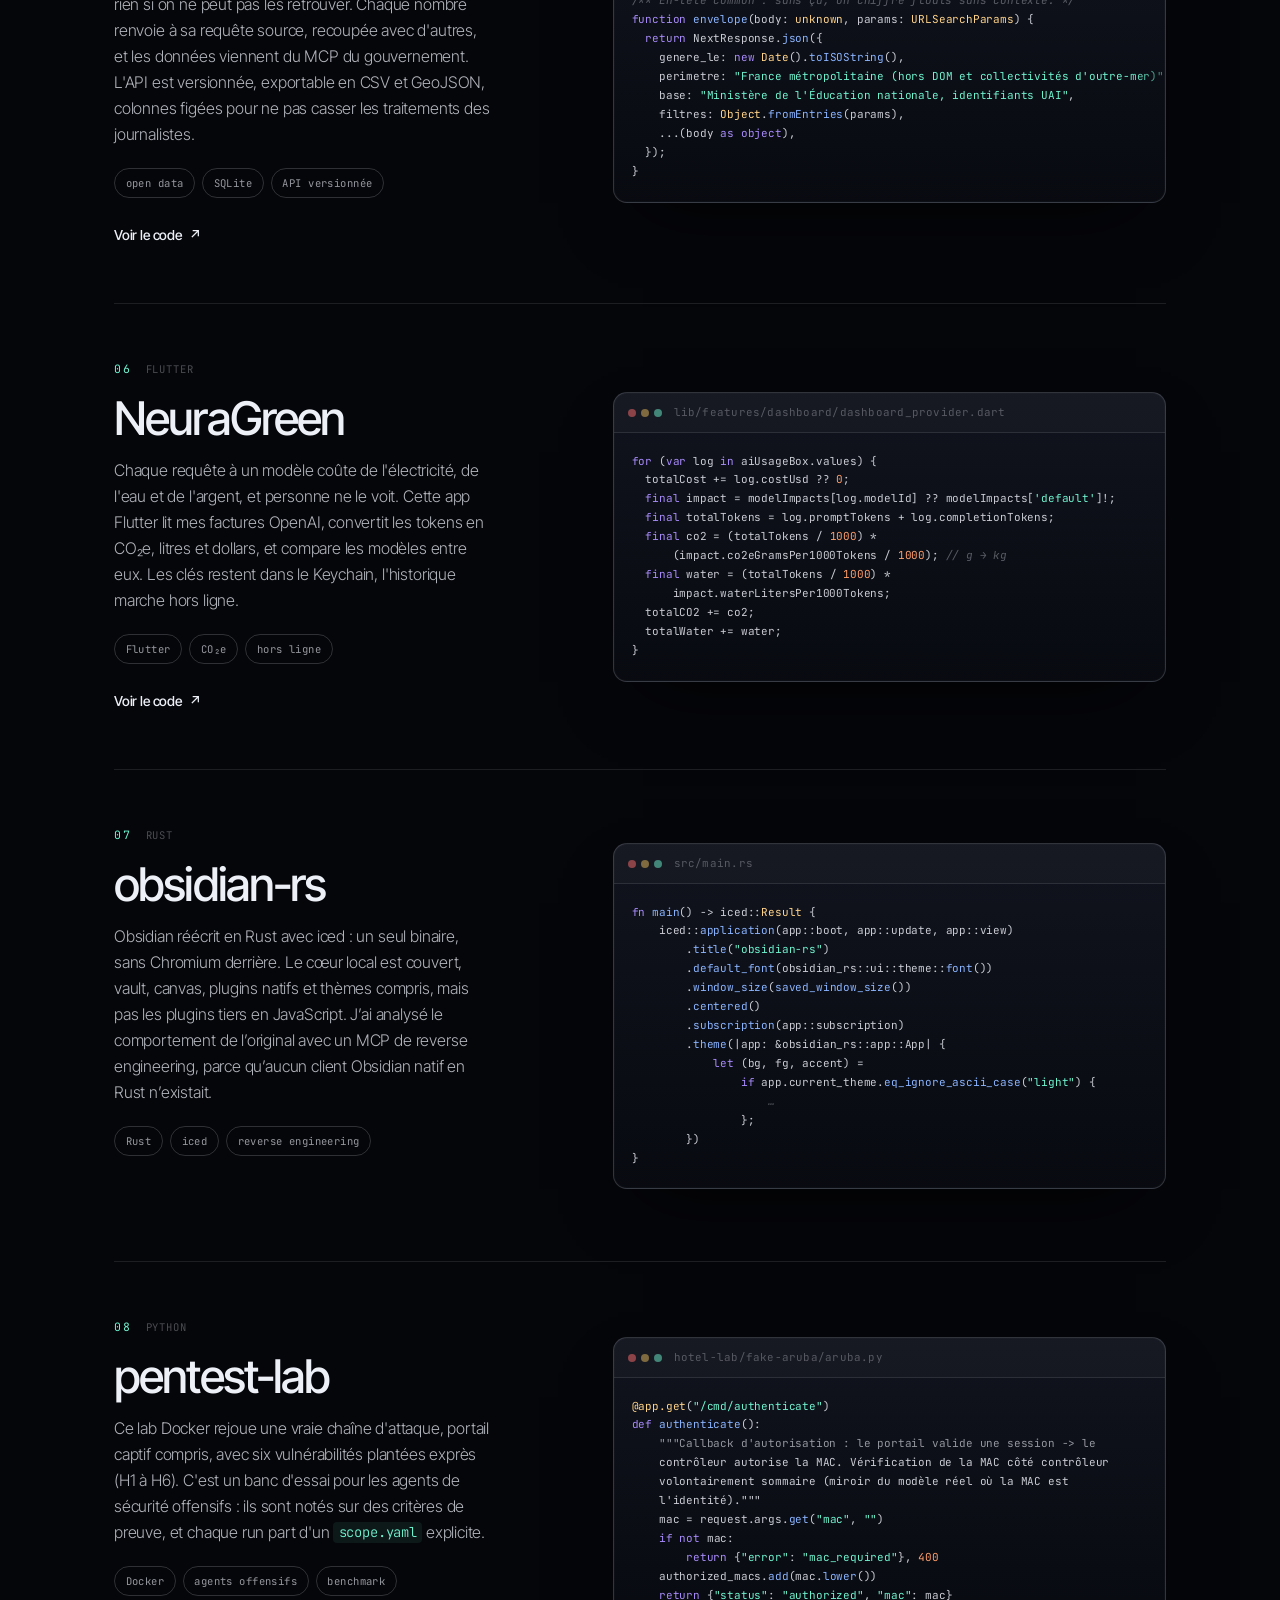
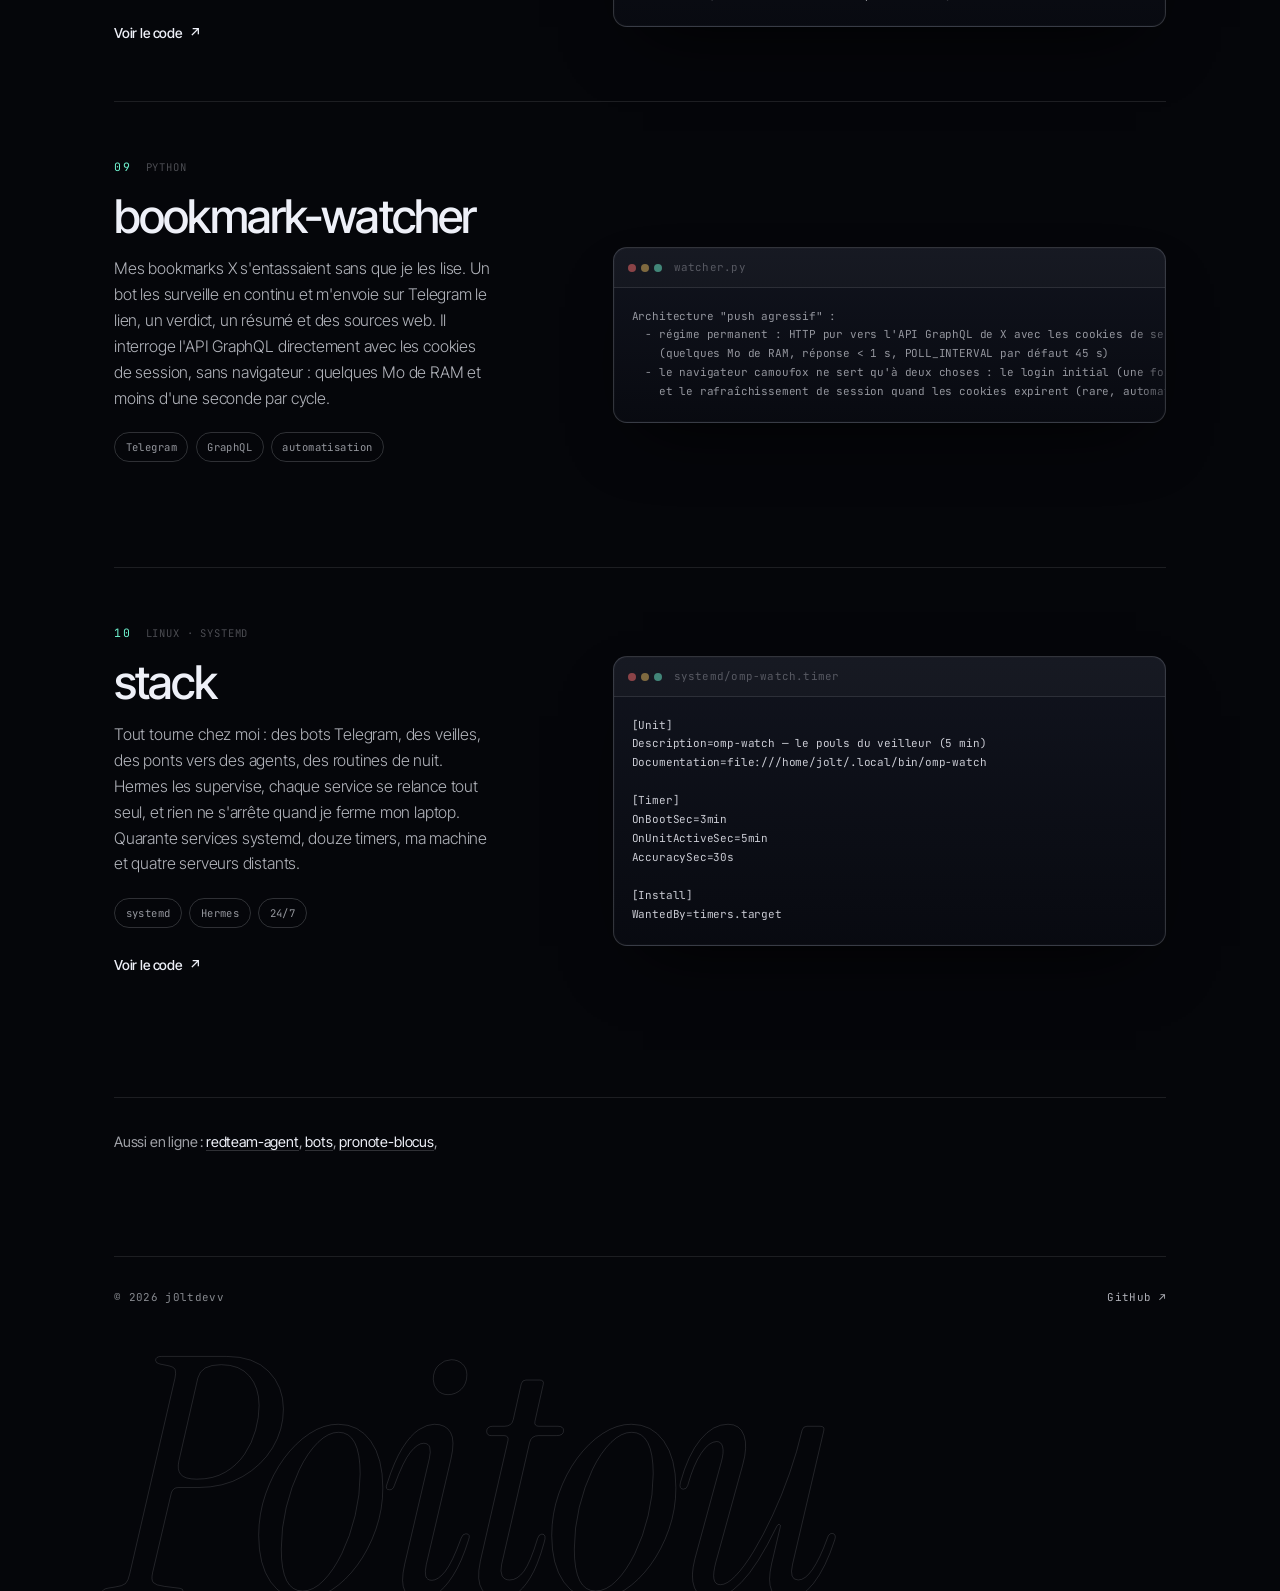
==== commit 1cf4eb1d: "obsidian-rs: perimetre honnete, premiere mondiale verifiable" ====
--- a/index.html
+++ b/index.html
@@ -3,20 +3,20 @@
 <head>
 <meta charset="utf-8">
 <meta name="viewport" content="width=device-width, initial-scale=1">
-<title>Julien Poitou — code, sécurité, systèmes</title>
-<meta name="description" content="Portfolio de Julien Poitou : outils de sécurité pour agents IA, applications desktop en Rust, jeu multijoueur.">
+<title>j0ltdevv — code, sécurité, systèmes</title>
+<meta name="description" content="Portfolio de j0ltdevv : outils de sécurité pour agents IA, applications desktop en Rust, jeu multijoueur.">
 <meta name="color-scheme" content="dark">
-<meta property="og:title" content="Julien Poitou — code, sécurité, systèmes">
+<meta property="og:title" content="j0ltdevv — code, sécurité, systèmes">
 <meta property="og:description" content="Outils de sécurité pour agents IA, applications desktop en Rust, jeu multijoueur.">
 <meta property="og:type" content="website">
 <meta property="og:url" content="https://j0ltdevv.github.io/book/">
-<meta property="og:site_name" content="Julien Poitou">
+<meta property="og:site_name" content="j0ltdevv">
 <meta property="og:image" content="https://j0ltdevv.github.io/book/assets/og.png">
 <meta property="og:image:width" content="1200">
 <meta property="og:image:height" content="630">
-<meta property="og:image:alt" content="Julien Poitou — code, sécurité, systèmes">
+<meta property="og:image:alt" content="j0ltdevv — code, sécurité, systèmes">
 <meta name="twitter:card" content="summary_large_image">
-<meta name="twitter:title" content="Julien Poitou — code, sécurité, systèmes">
+<meta name="twitter:title" content="j0ltdevv — code, sécurité, systèmes">
 <meta name="twitter:description" content="Outils de sécurité pour agents IA, applications desktop en Rust, jeu multijoueur.">
 <meta name="twitter:image" content="https://j0ltdevv.github.io/book/assets/og.png">
 <meta name="theme-color" content="#05060a">
@@ -37,7 +37,7 @@
 
 <header class="nav">
   <a class="brand" href="#top" aria-label="Retour en haut">
-    <span class="brand__dot" aria-hidden="true"></span> Julien Poitou
+    <span class="brand__dot" aria-hidden="true"></span> j0ltdevv
   </a>
   <nav class="nav__links" aria-label="Navigation principale">
     <a href="#projets">Projets</a>
@@ -222,7 +222,7 @@
       <div class="project__info">
         <p class="project__num" data-reveal><span>07</span><span class="project__lang">Rust</span></p>
         <h3 data-reveal>obsidian-rs</h3>
-        <p class="project__desc" data-reveal>Obsidian réécrit en Rust avec iced, sans Electron : un seul binaire, sans Chromium derrière. Personne n’avait tenté le portage avant moi, alors j’ai analysé le comportement de l’original avec un MCP de reverse engineering pour le refaire à l’identique.</p>
+        <p class="project__desc" data-reveal>Obsidian réécrit en Rust avec iced : un seul binaire, sans Chromium derrière. Le cœur local est couvert, vault, canvas, plugins natifs et thèmes compris, mais pas les plugins tiers en JavaScript. J’ai analysé le comportement de l’original avec un MCP de reverse engineering, parce qu’aucun client Obsidian natif en Rust n’existait.</p>
         <ul class="tags" data-reveal><li>Rust</li><li>iced</li><li>reverse engineering</li></ul>
         <a class="project__link" href="https://github.com/j0ltdevv/obsidian-rs" target="_blank" rel="noopener" data-reveal>
           Voir le code <span aria-hidden="true">↗</span>
@@ -312,7 +312,7 @@
 
 <footer class="foot">
   <div class="foot__row">
-    <span>© <span data-year>2026</span> Julien Poitou</span>
+    <span>© <span data-year>2026</span> j0ltdevv</span>
     <a href="https://github.com/j0ltdevv" target="_blank" rel="noopener">GitHub <span aria-hidden="true">↗</span></a>
   </div>
   <div class="foot__mark" aria-hidden="true">Poitou</div>
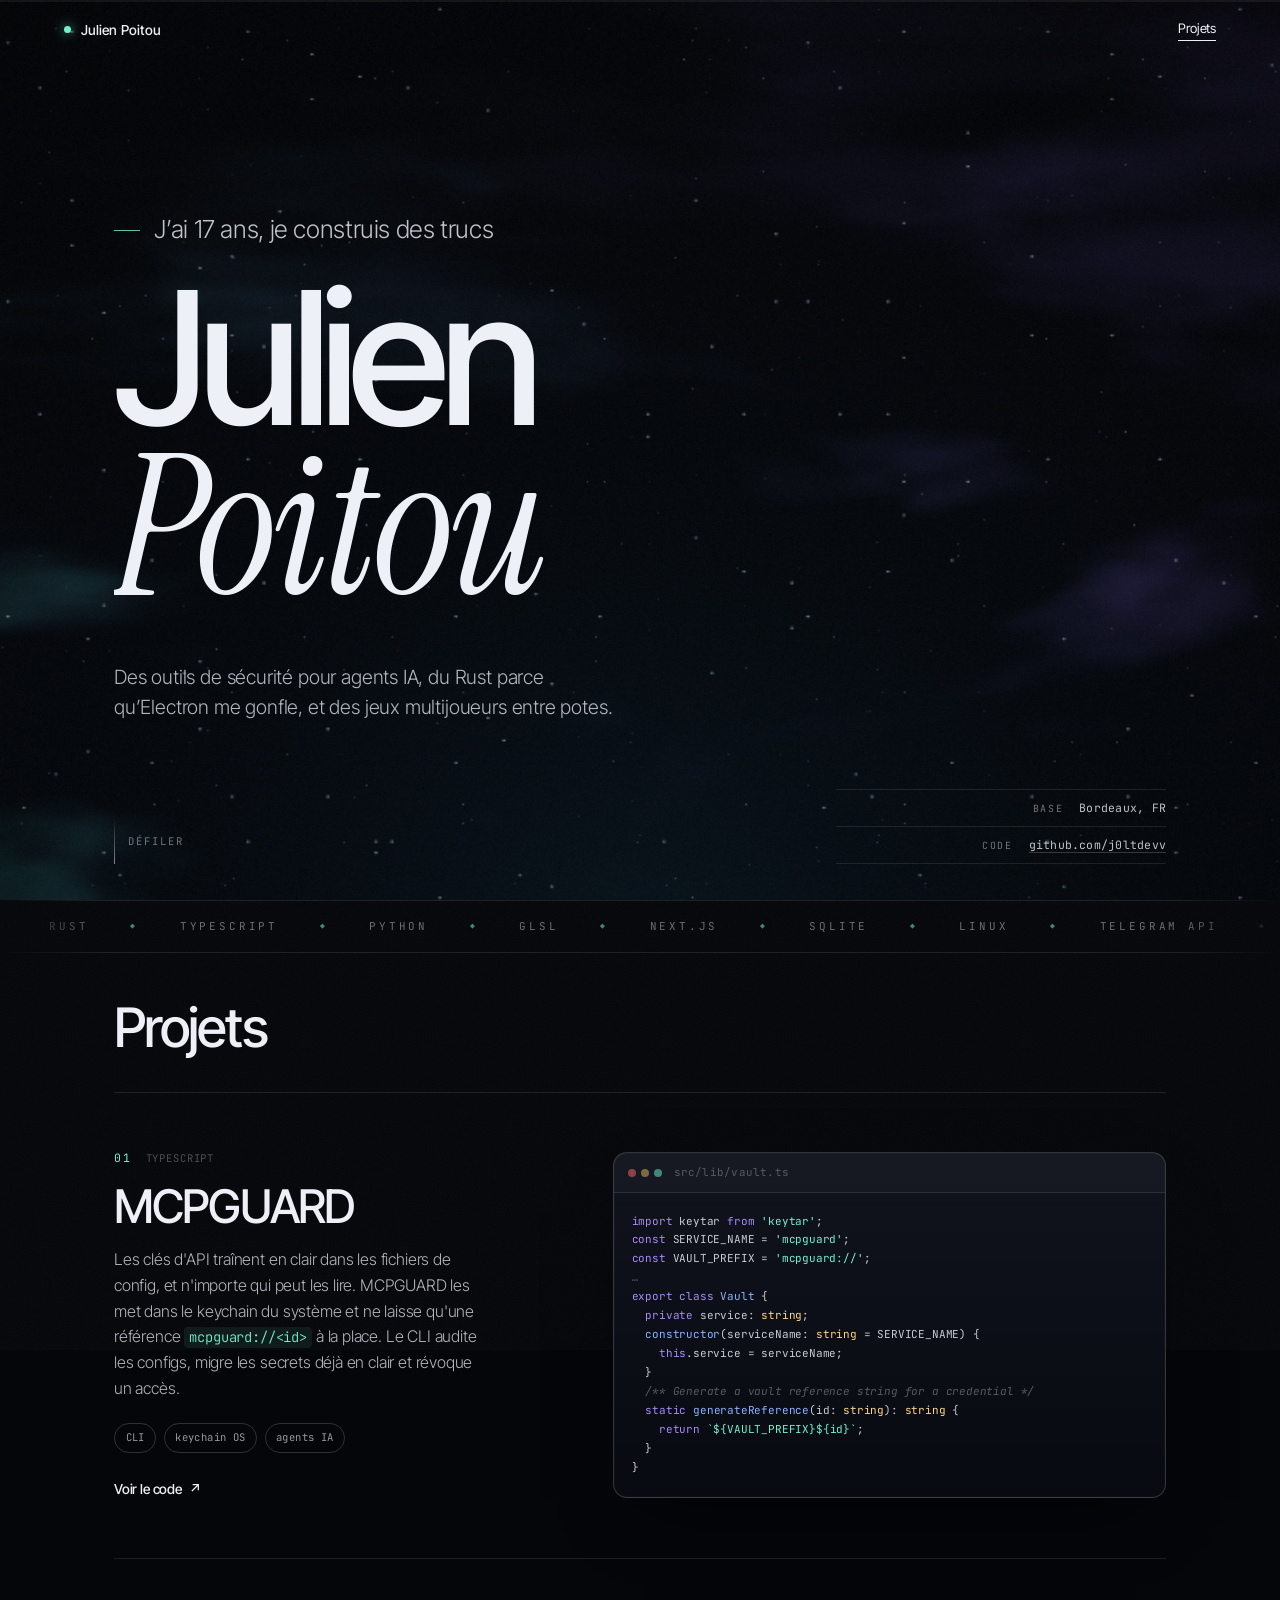
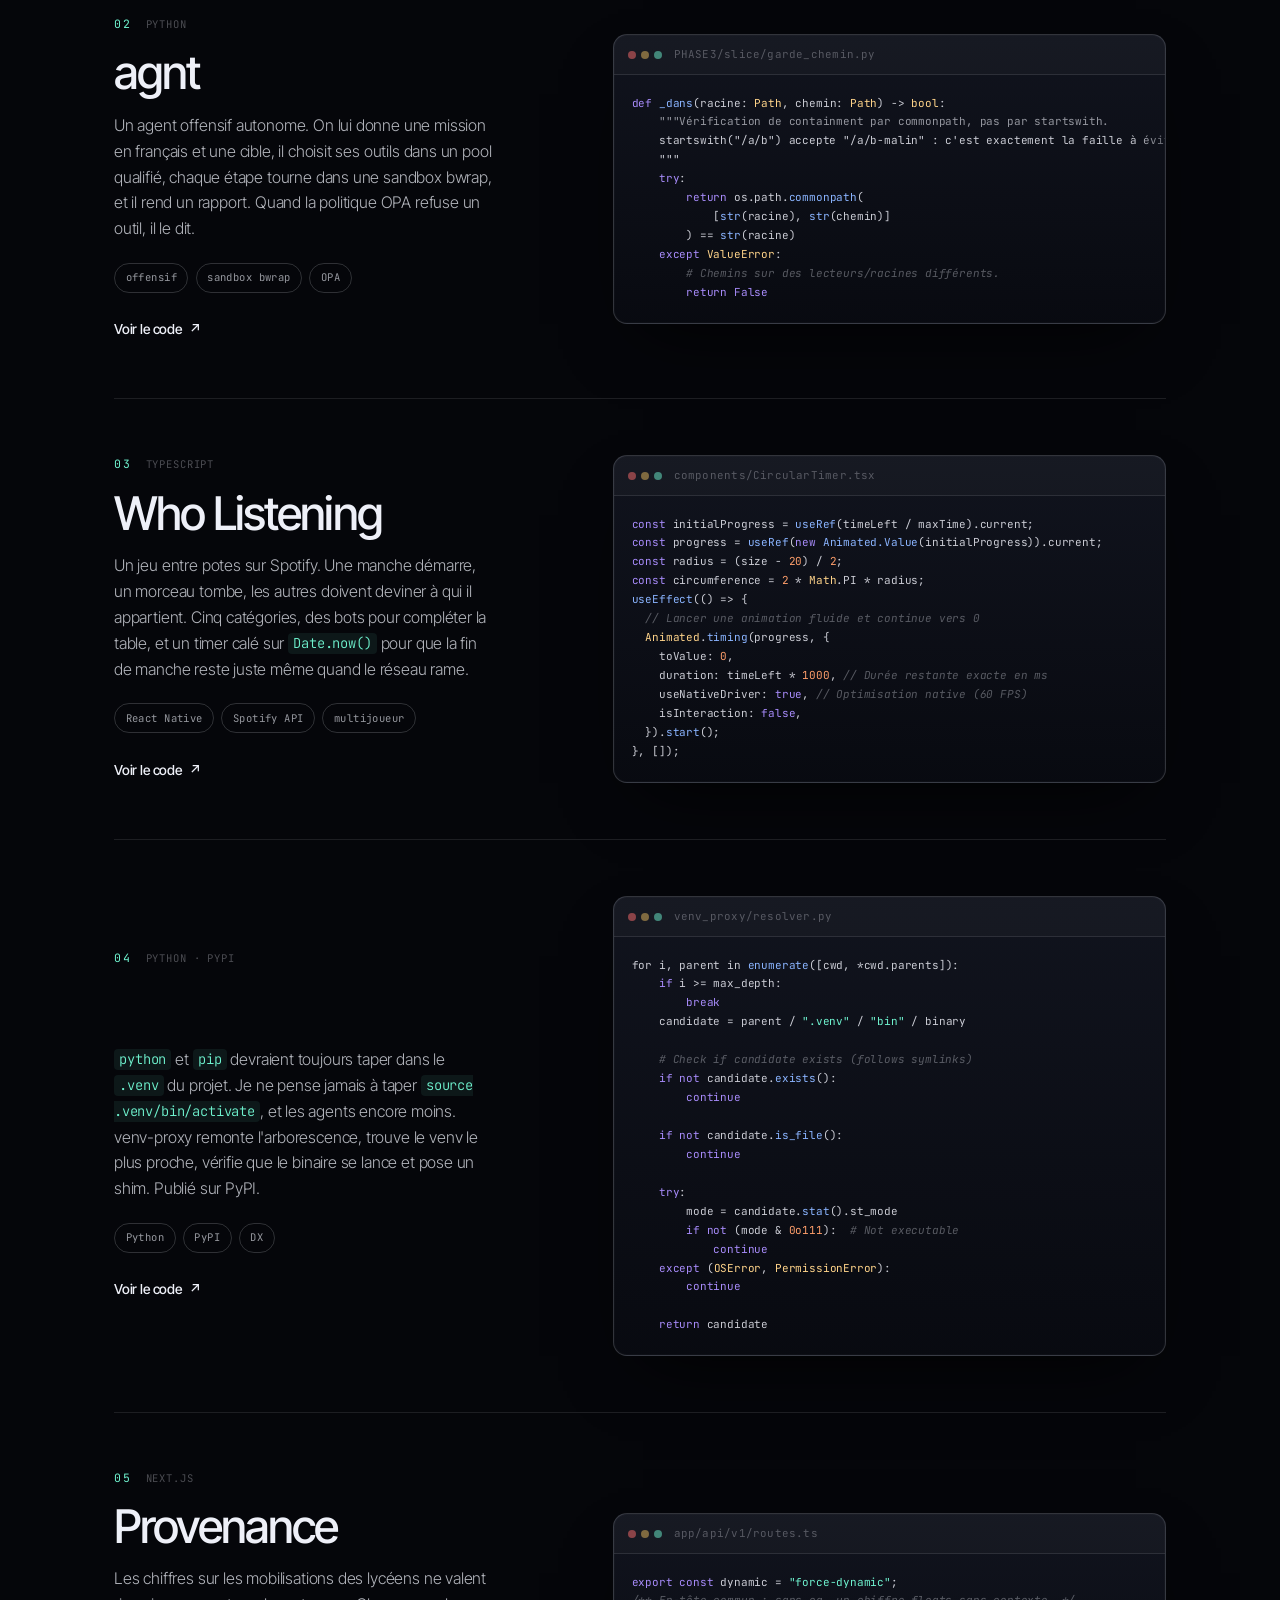
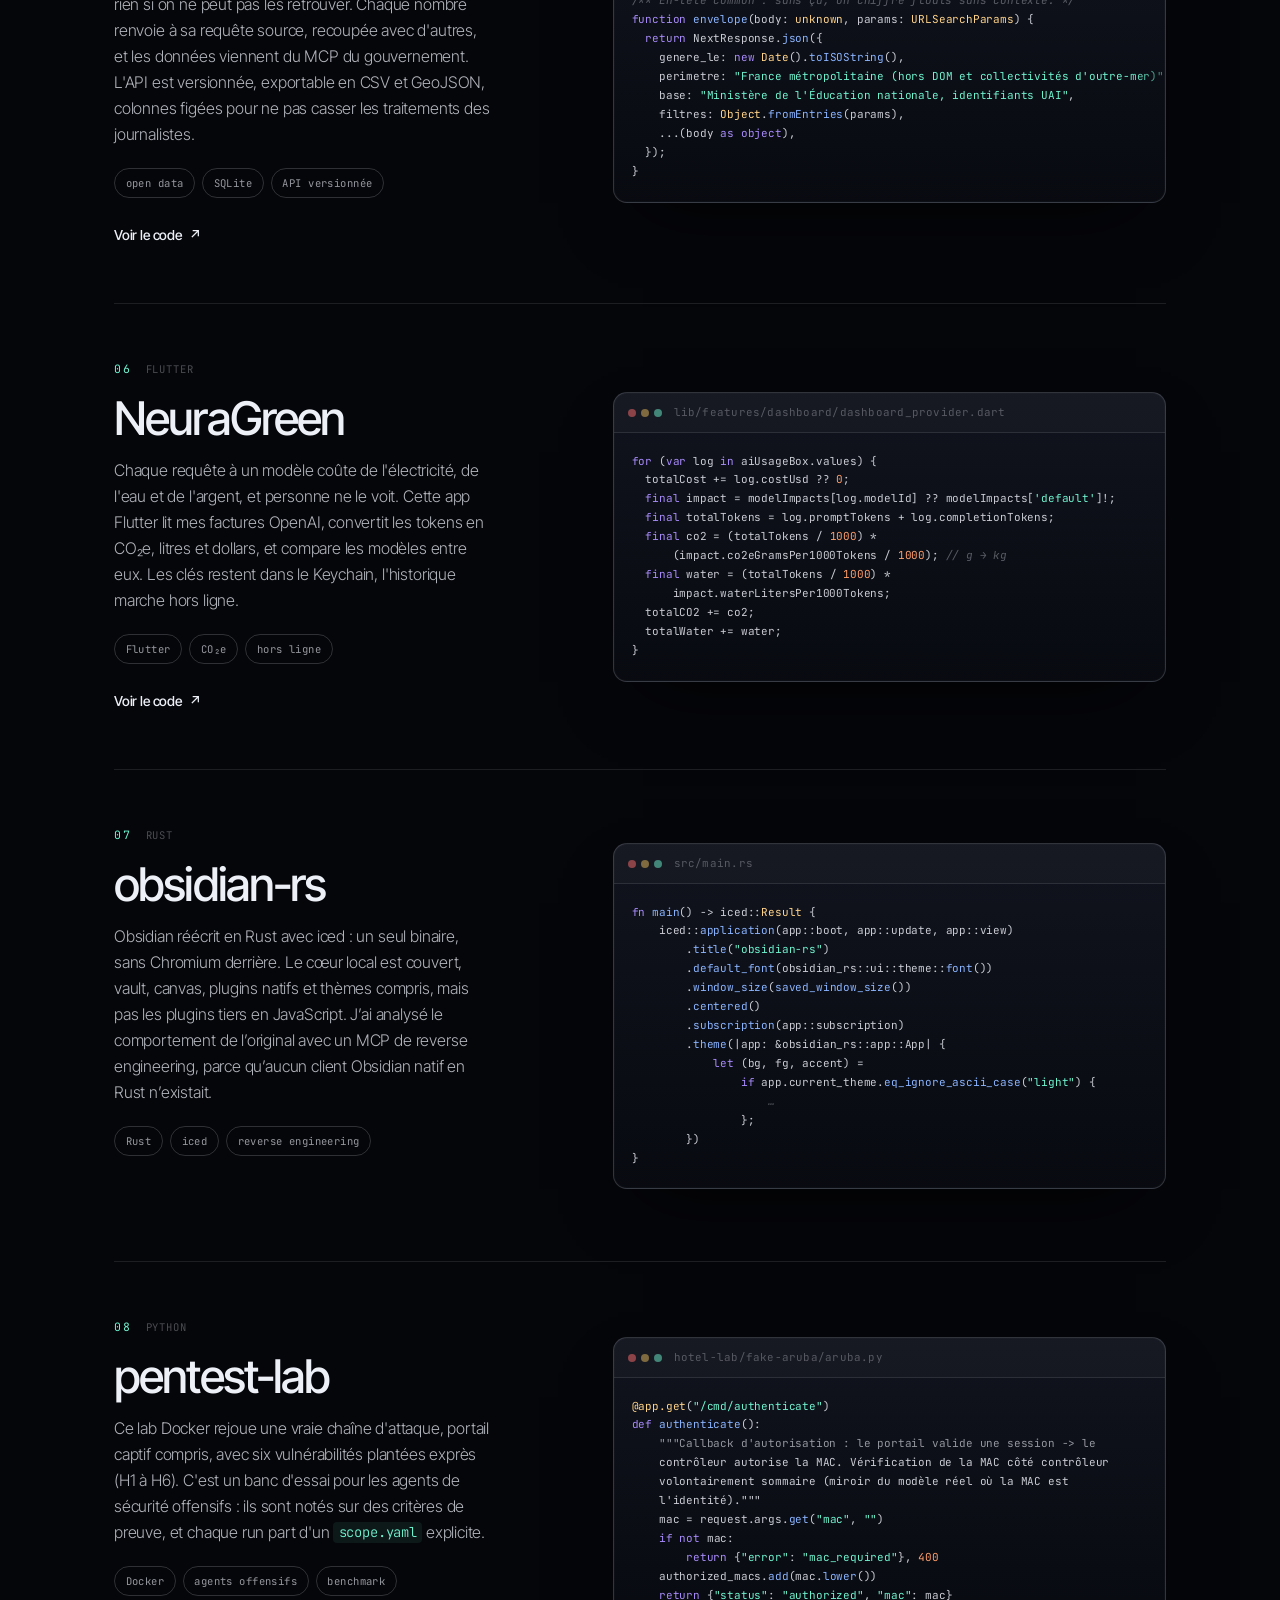
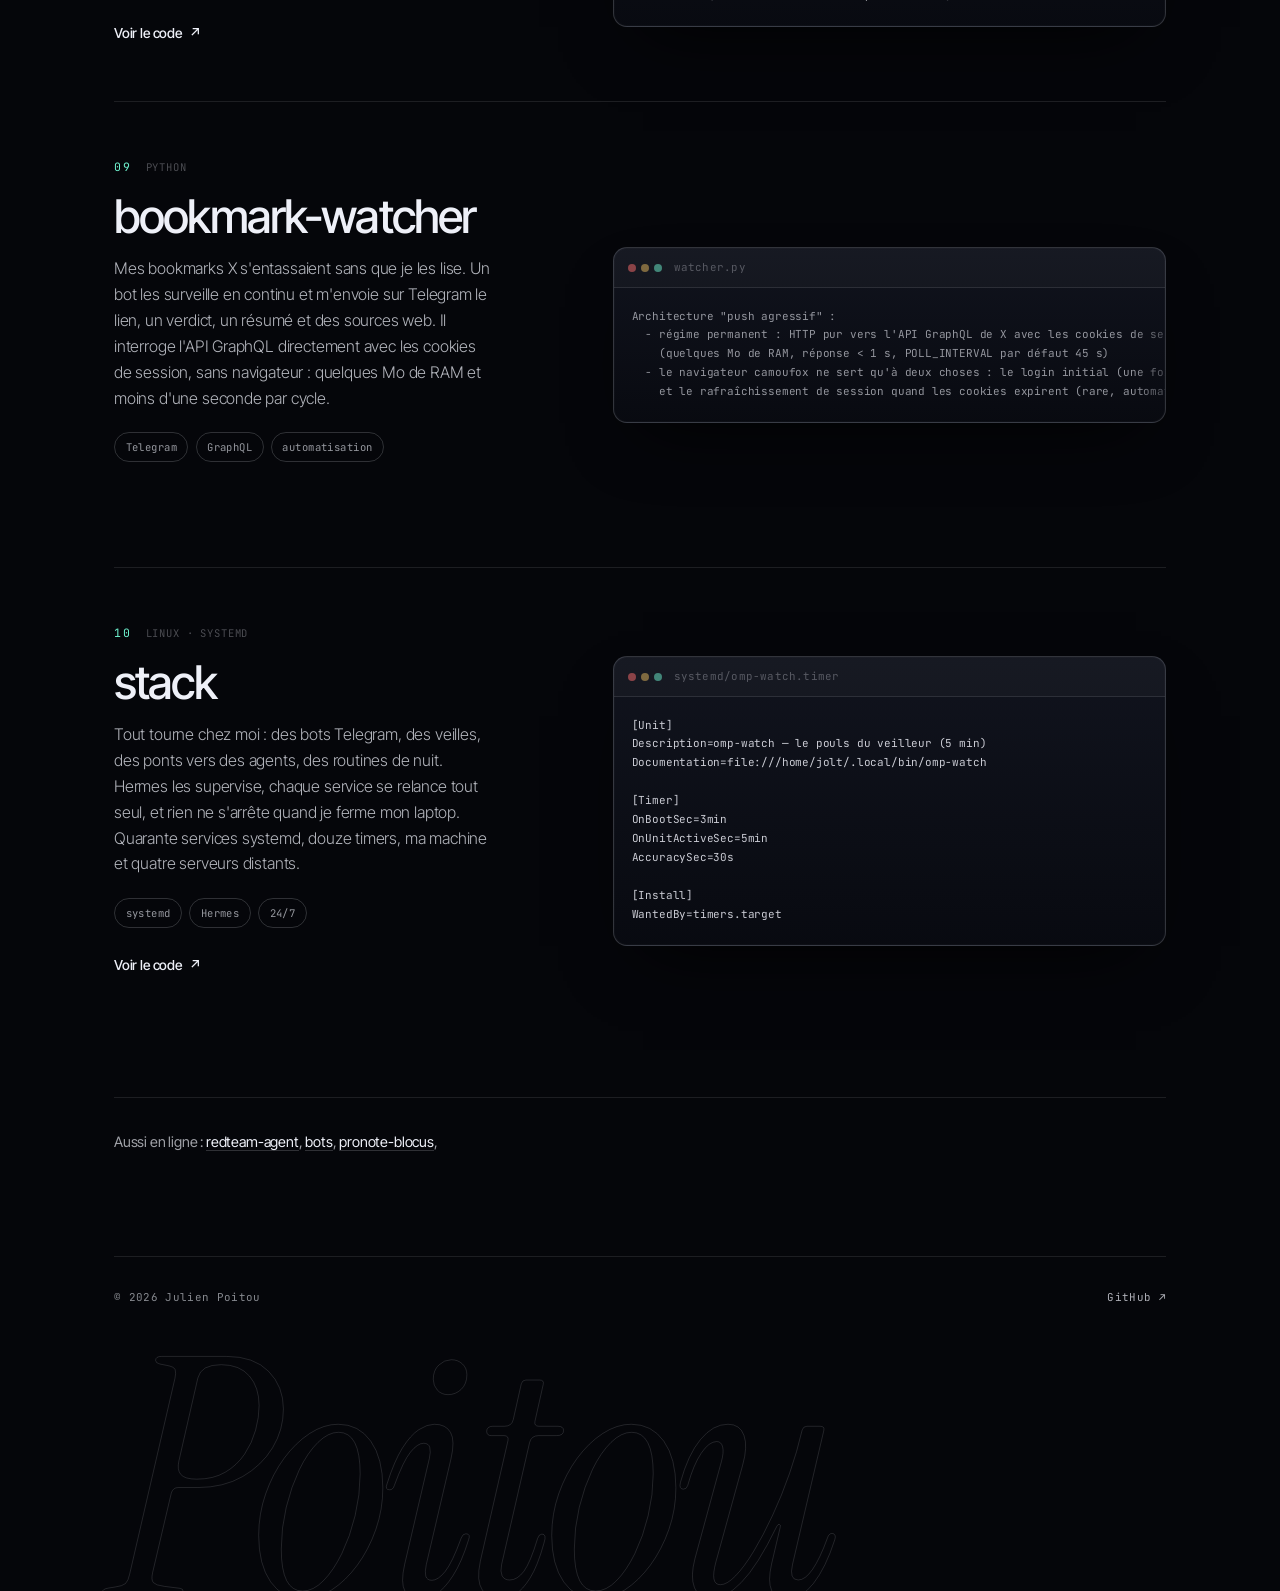
==== commit c4d7b706: "obsidian-rs: perimetre honnete, premiere mondiale verifiable" ====
--- a/index.html
+++ b/index.html
@@ -3,20 +3,20 @@
 <head>
 <meta charset="utf-8">
 <meta name="viewport" content="width=device-width, initial-scale=1">
-<title>j0ltdevv — code, sécurité, systèmes</title>
-<meta name="description" content="Portfolio de j0ltdevv : outils de sécurité pour agents IA, applications desktop en Rust, jeu multijoueur.">
+<title>Julien Poitou — code, sécurité, systèmes</title>
+<meta name="description" content="Portfolio de Julien Poitou : outils de sécurité pour agents IA, applications desktop en Rust, jeu multijoueur.">
 <meta name="color-scheme" content="dark">
-<meta property="og:title" content="j0ltdevv — code, sécurité, systèmes">
+<meta property="og:title" content="Julien Poitou — code, sécurité, systèmes">
 <meta property="og:description" content="Outils de sécurité pour agents IA, applications desktop en Rust, jeu multijoueur.">
 <meta property="og:type" content="website">
 <meta property="og:url" content="https://j0ltdevv.github.io/book/">
-<meta property="og:site_name" content="j0ltdevv">
+<meta property="og:site_name" content="Julien Poitou">
 <meta property="og:image" content="https://j0ltdevv.github.io/book/assets/og.png">
 <meta property="og:image:width" content="1200">
 <meta property="og:image:height" content="630">
-<meta property="og:image:alt" content="j0ltdevv — code, sécurité, systèmes">
+<meta property="og:image:alt" content="Julien Poitou — code, sécurité, systèmes">
 <meta name="twitter:card" content="summary_large_image">
-<meta name="twitter:title" content="j0ltdevv — code, sécurité, systèmes">
+<meta name="twitter:title" content="Julien Poitou — code, sécurité, systèmes">
 <meta name="twitter:description" content="Outils de sécurité pour agents IA, applications desktop en Rust, jeu multijoueur.">
 <meta name="twitter:image" content="https://j0ltdevv.github.io/book/assets/og.png">
 <meta name="theme-color" content="#05060a">
@@ -37,7 +37,7 @@
 
 <header class="nav">
   <a class="brand" href="#top" aria-label="Retour en haut">
-    <span class="brand__dot" aria-hidden="true"></span> j0ltdevv
+    <span class="brand__dot" aria-hidden="true"></span> Julien Poitou
   </a>
   <nav class="nav__links" aria-label="Navigation principale">
     <a href="#projets">Projets</a>
@@ -312,7 +312,7 @@
 
 <footer class="foot">
   <div class="foot__row">
-    <span>© <span data-year>2026</span> j0ltdevv</span>
+    <span>© <span data-year>2026</span> Julien Poitou</span>
     <a href="https://github.com/j0ltdevv" target="_blank" rel="noopener">GitHub <span aria-hidden="true">↗</span></a>
   </div>
   <div class="foot__mark" aria-hidden="true">Poitou</div>
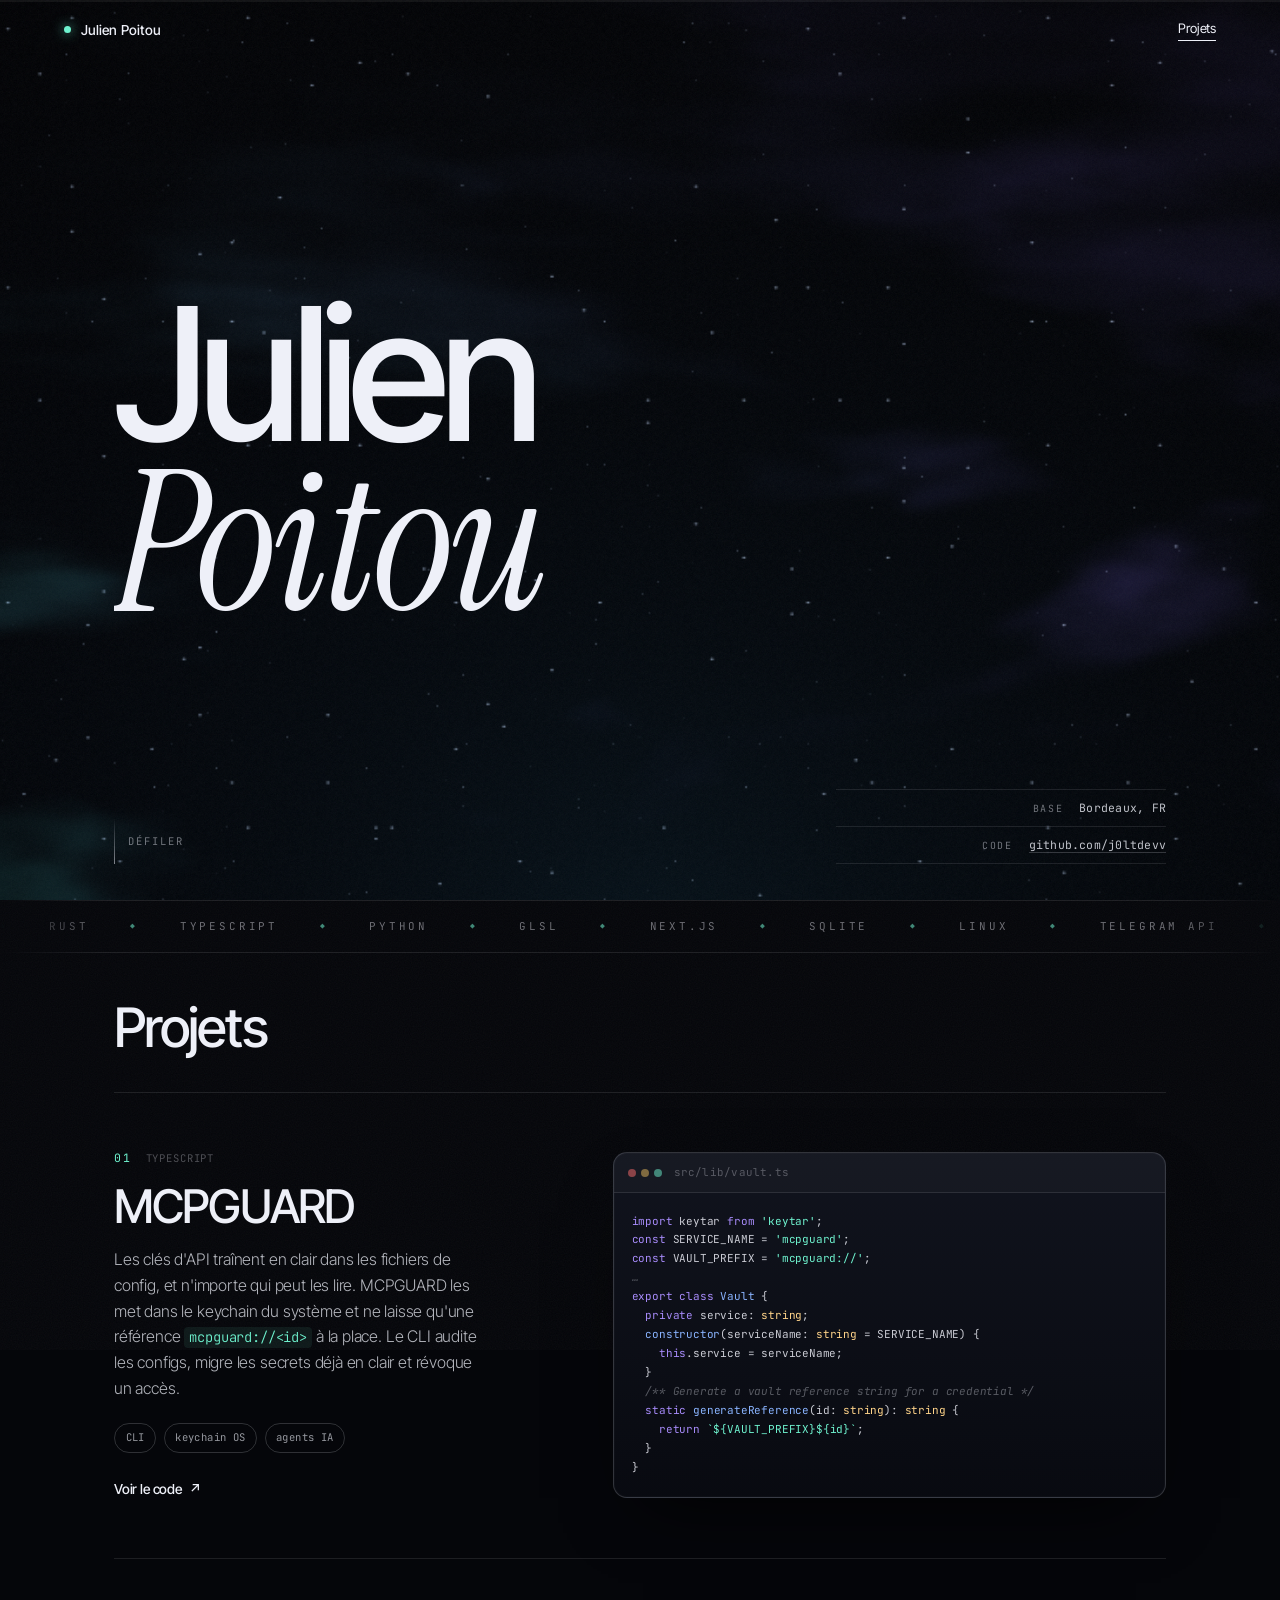
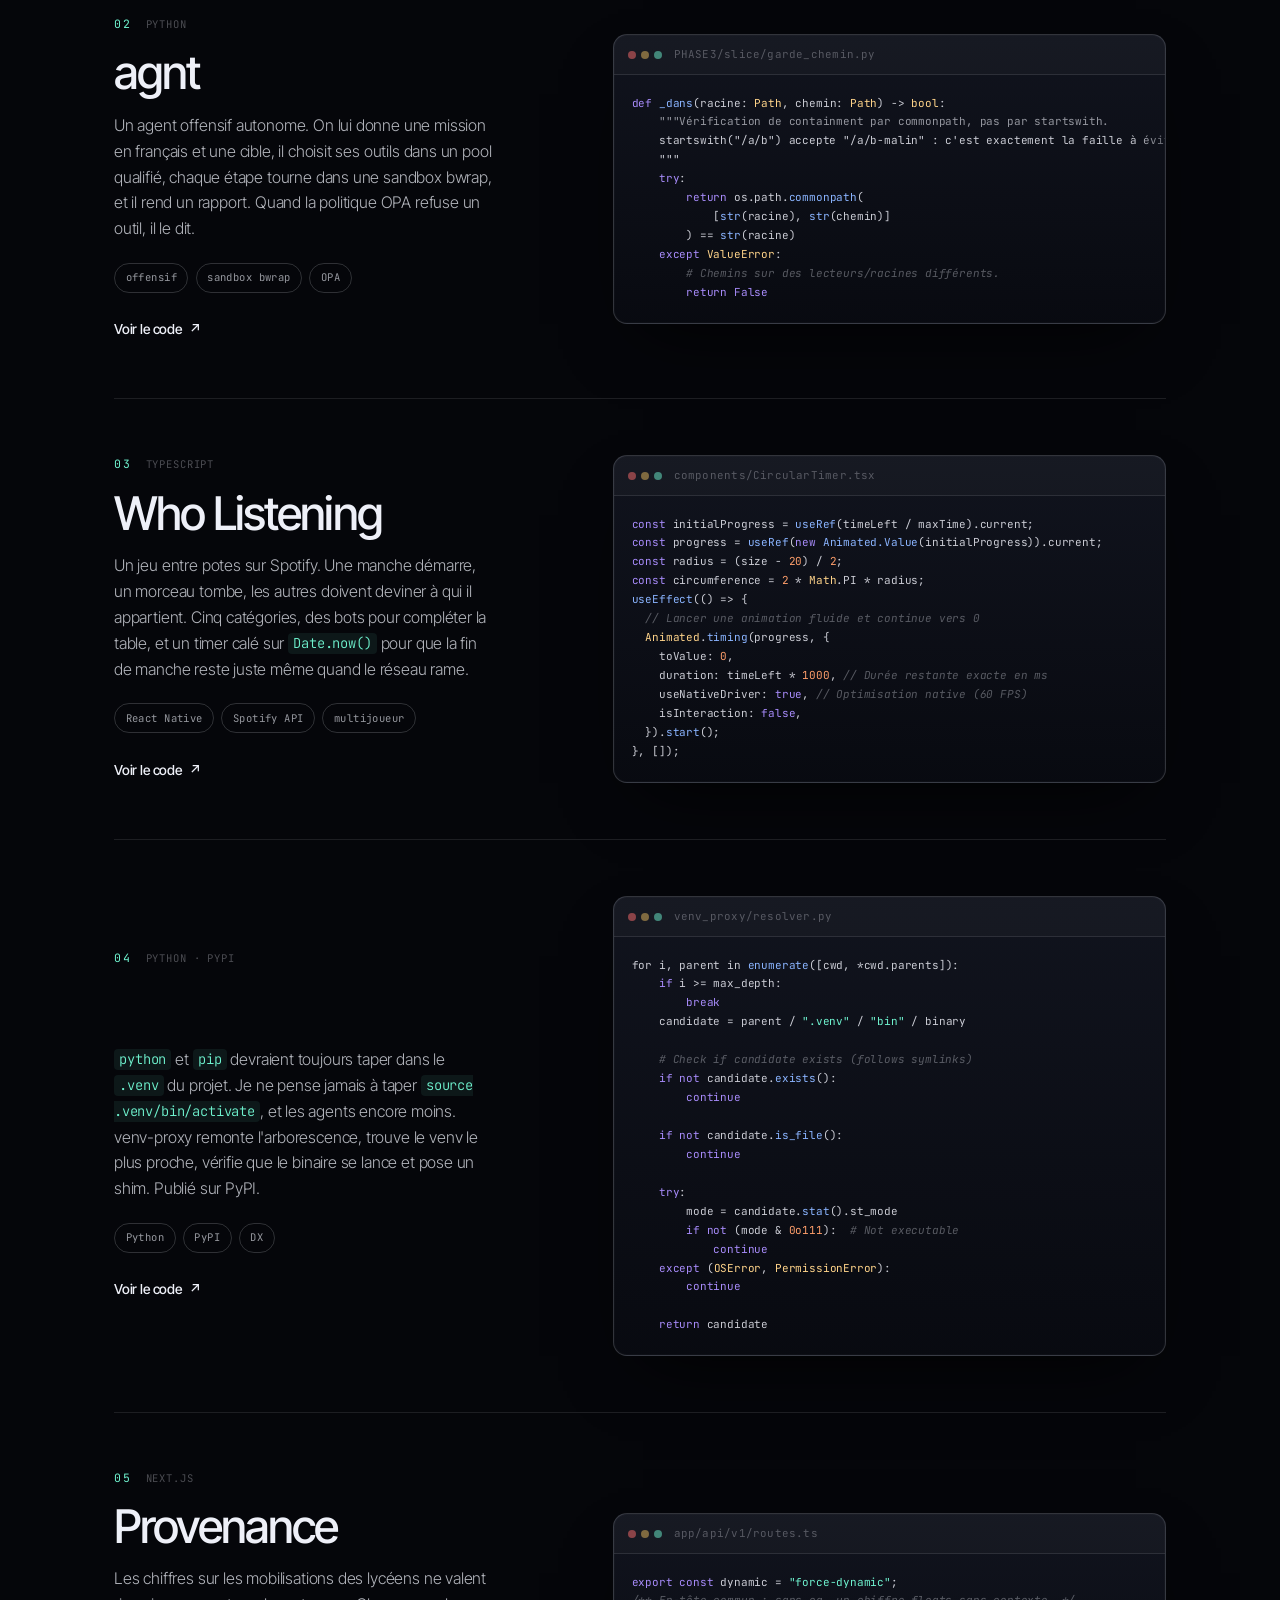
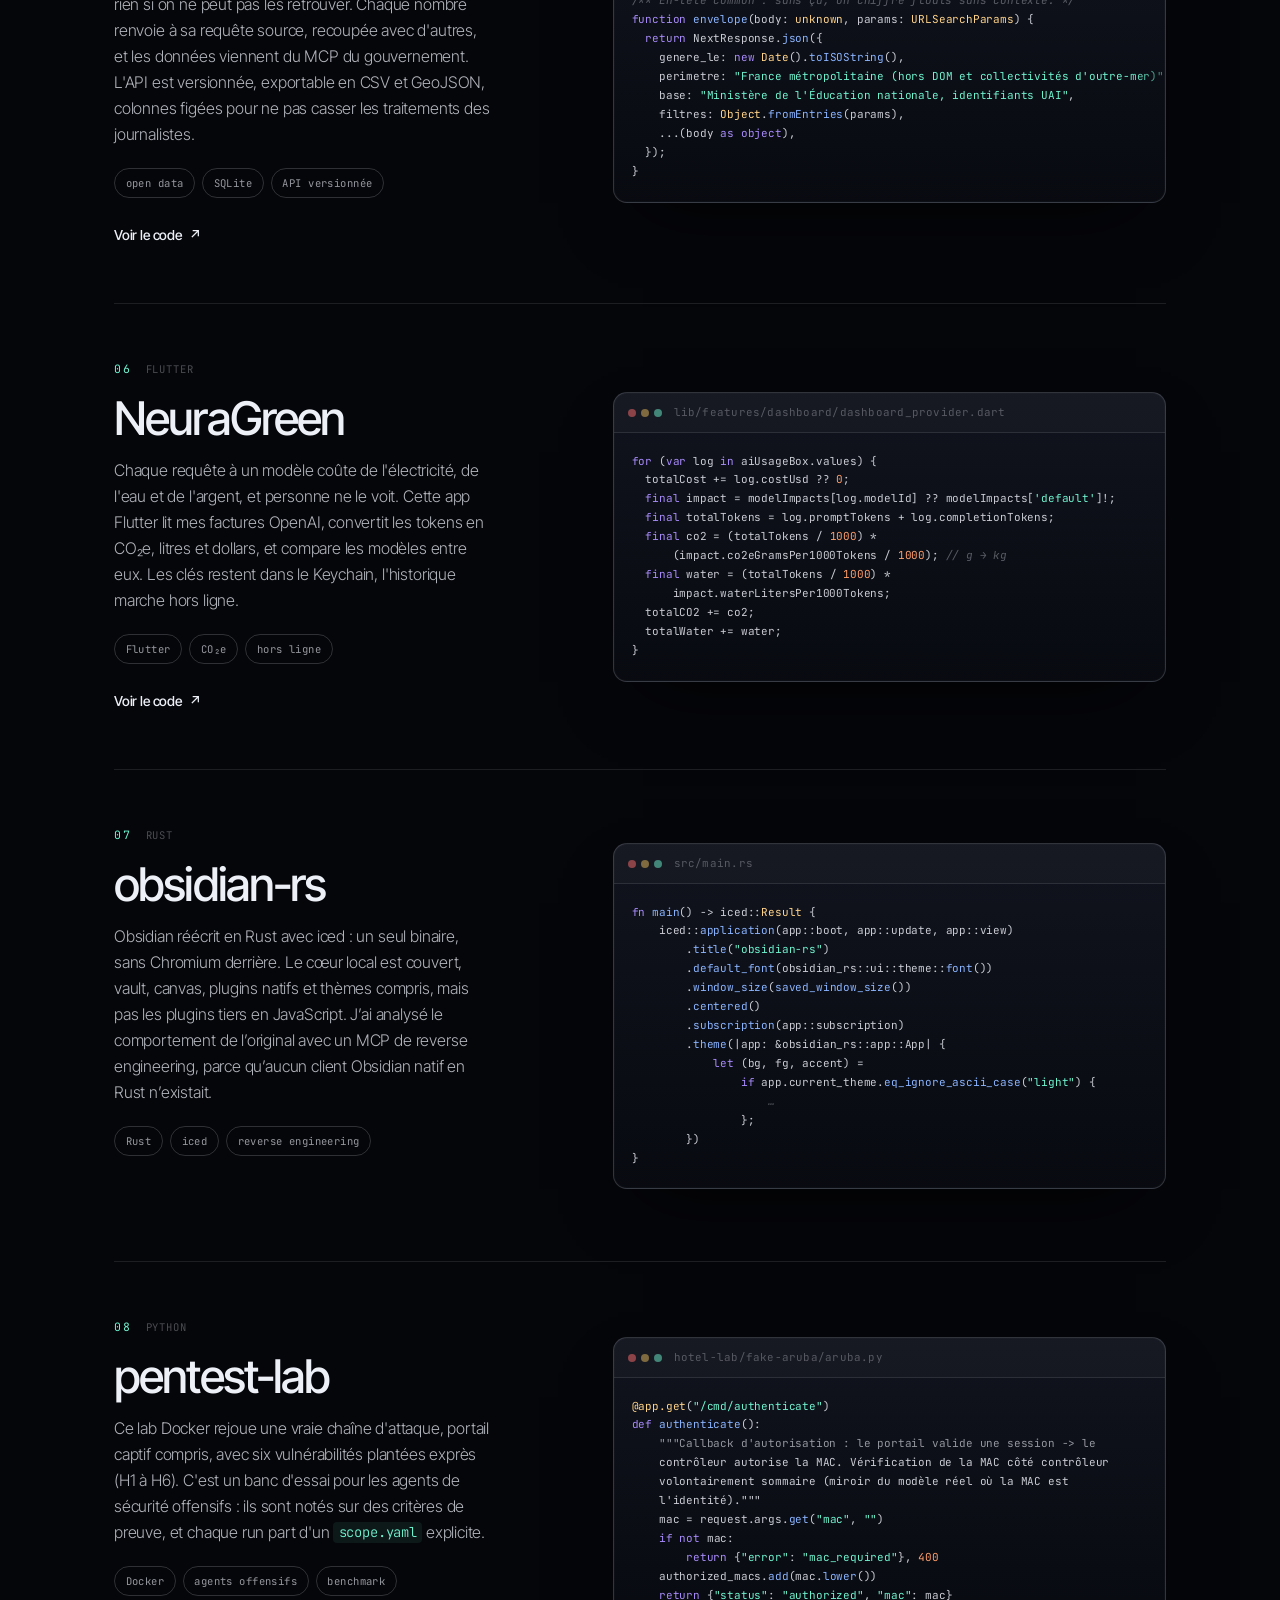
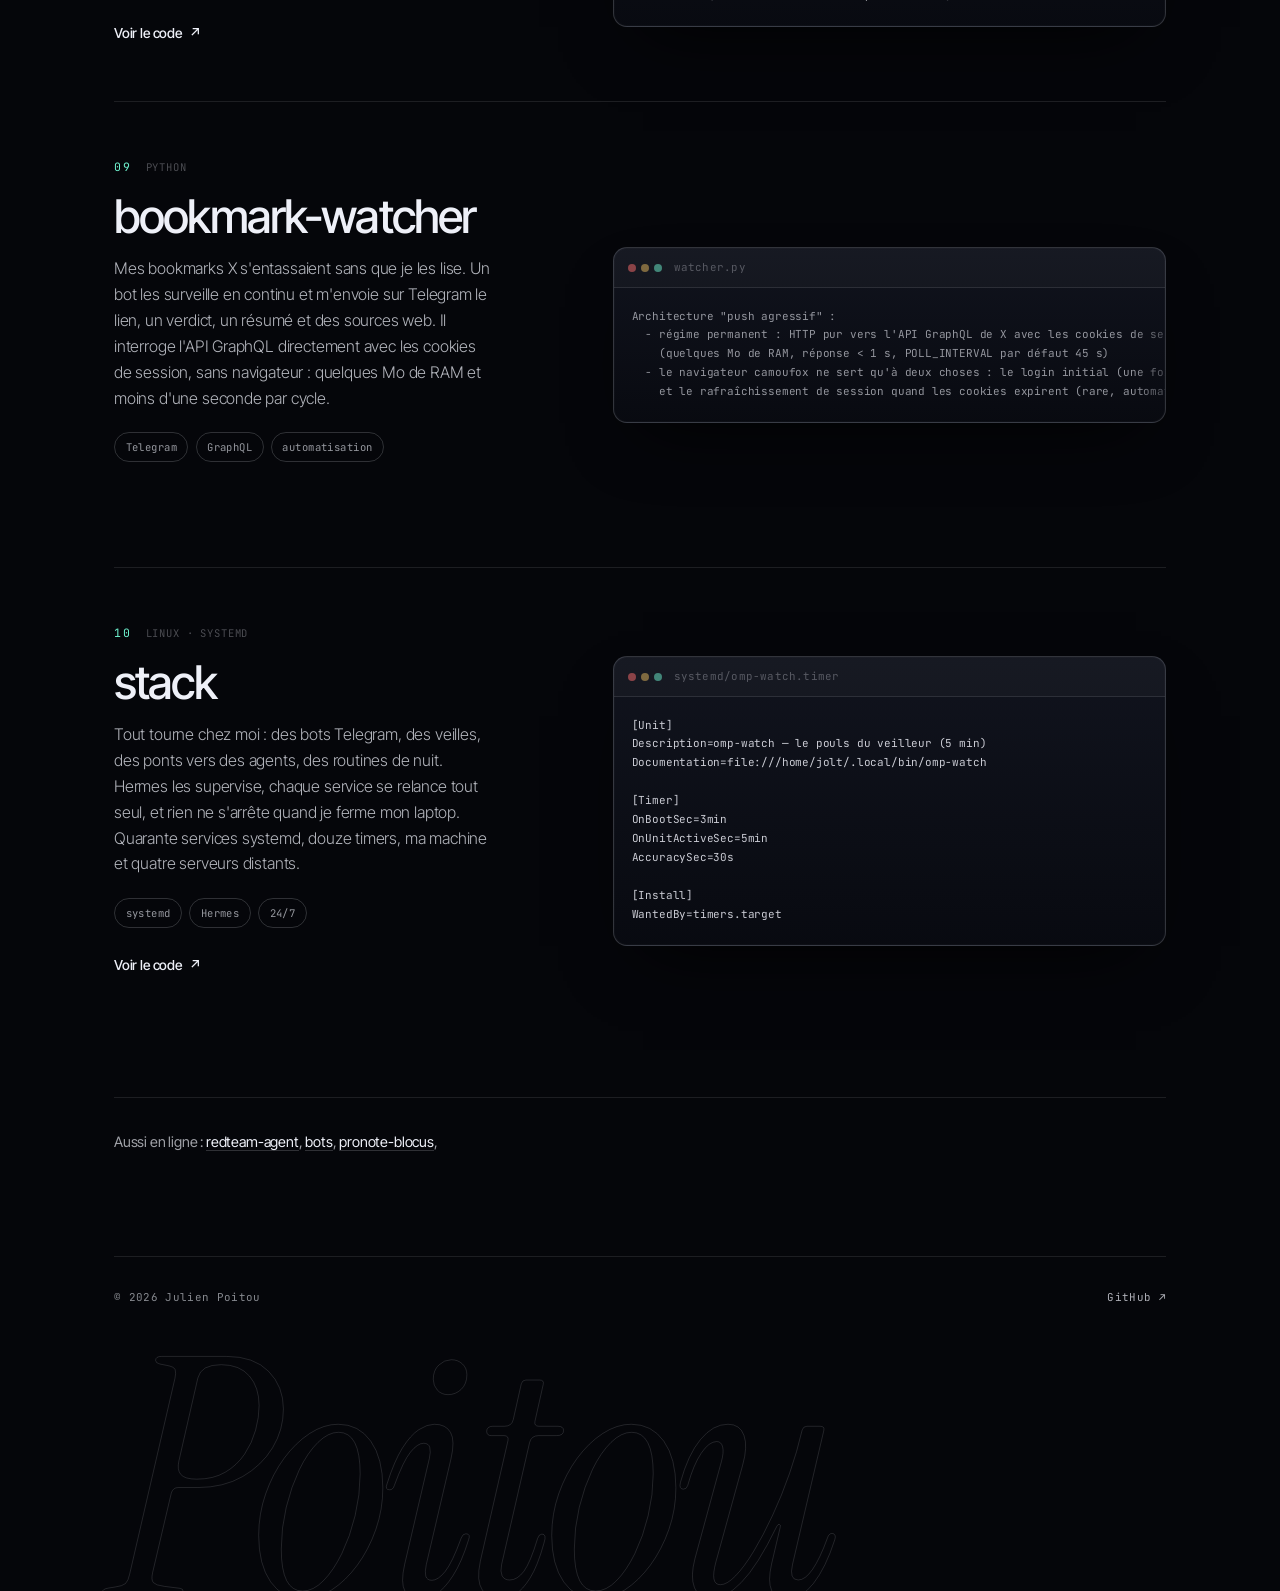
==== commit 3d89e4a4: "Hero minimal : on garde le nom, on retire le texte" ====
--- a/index.html
+++ b/index.html
@@ -48,17 +48,11 @@
 
   <!-- ───────────── HERO ───────────── -->
   <section id="top" class="hero">
-    <p class="eyebrow eyebrow--stmt" data-reveal>J’ai 17 ans, je construis des trucs</p>
-
     <h1 class="hero__title">
       <span class="hero__line"><span class="hero__word">Julien</span></span>
       <span class="hero__line"><span class="hero__word hero__word--serif">Poitou</span></span>
     </h1>
 
-    <p class="hero__sub" data-reveal>
-      Des outils de sécurité pour agents IA, du Rust parce qu’Electron
-      me gonfle, et des jeux multijoueurs entre potes.
-    </p>
 
     <dl class="hero__spec" data-reveal>
       <div><dt>Base</dt><dd>Bordeaux, FR</dd></div>
--- a/assets/style.css
+++ b/assets/style.css
@@ -206,15 +206,6 @@
   position:relative;
 }
 
-.eyebrow{
-  margin:0 0 clamp(1.4rem,3vw,2.4rem);
-  font-family:var(--font-mono);
-  font-size:.72rem;
-  font-weight:400;
-  letter-spacing:.18em;
-  text-transform:uppercase;
-  color:var(--muted);
-}
 .eyebrow::before{
   content:"";
   display:inline-block;
@@ -264,15 +255,6 @@
   color:var(--fg);
 }
 
-.eyebrow--stmt{
-  font-family:var(--font-sans);
-  font-size:clamp(1.1rem,2vw,1.55rem);
-  font-weight:300;
-  letter-spacing:-0.015em;
-  text-transform:none;
-  color:rgba(238,240,248,.8);
-  margin-bottom:clamp(1.2rem,2.4vw,2rem);
-}
 .hero__sub{
   text-wrap:pretty;
   margin:clamp(1.6rem,3.4vw,2.6rem) 0 0;
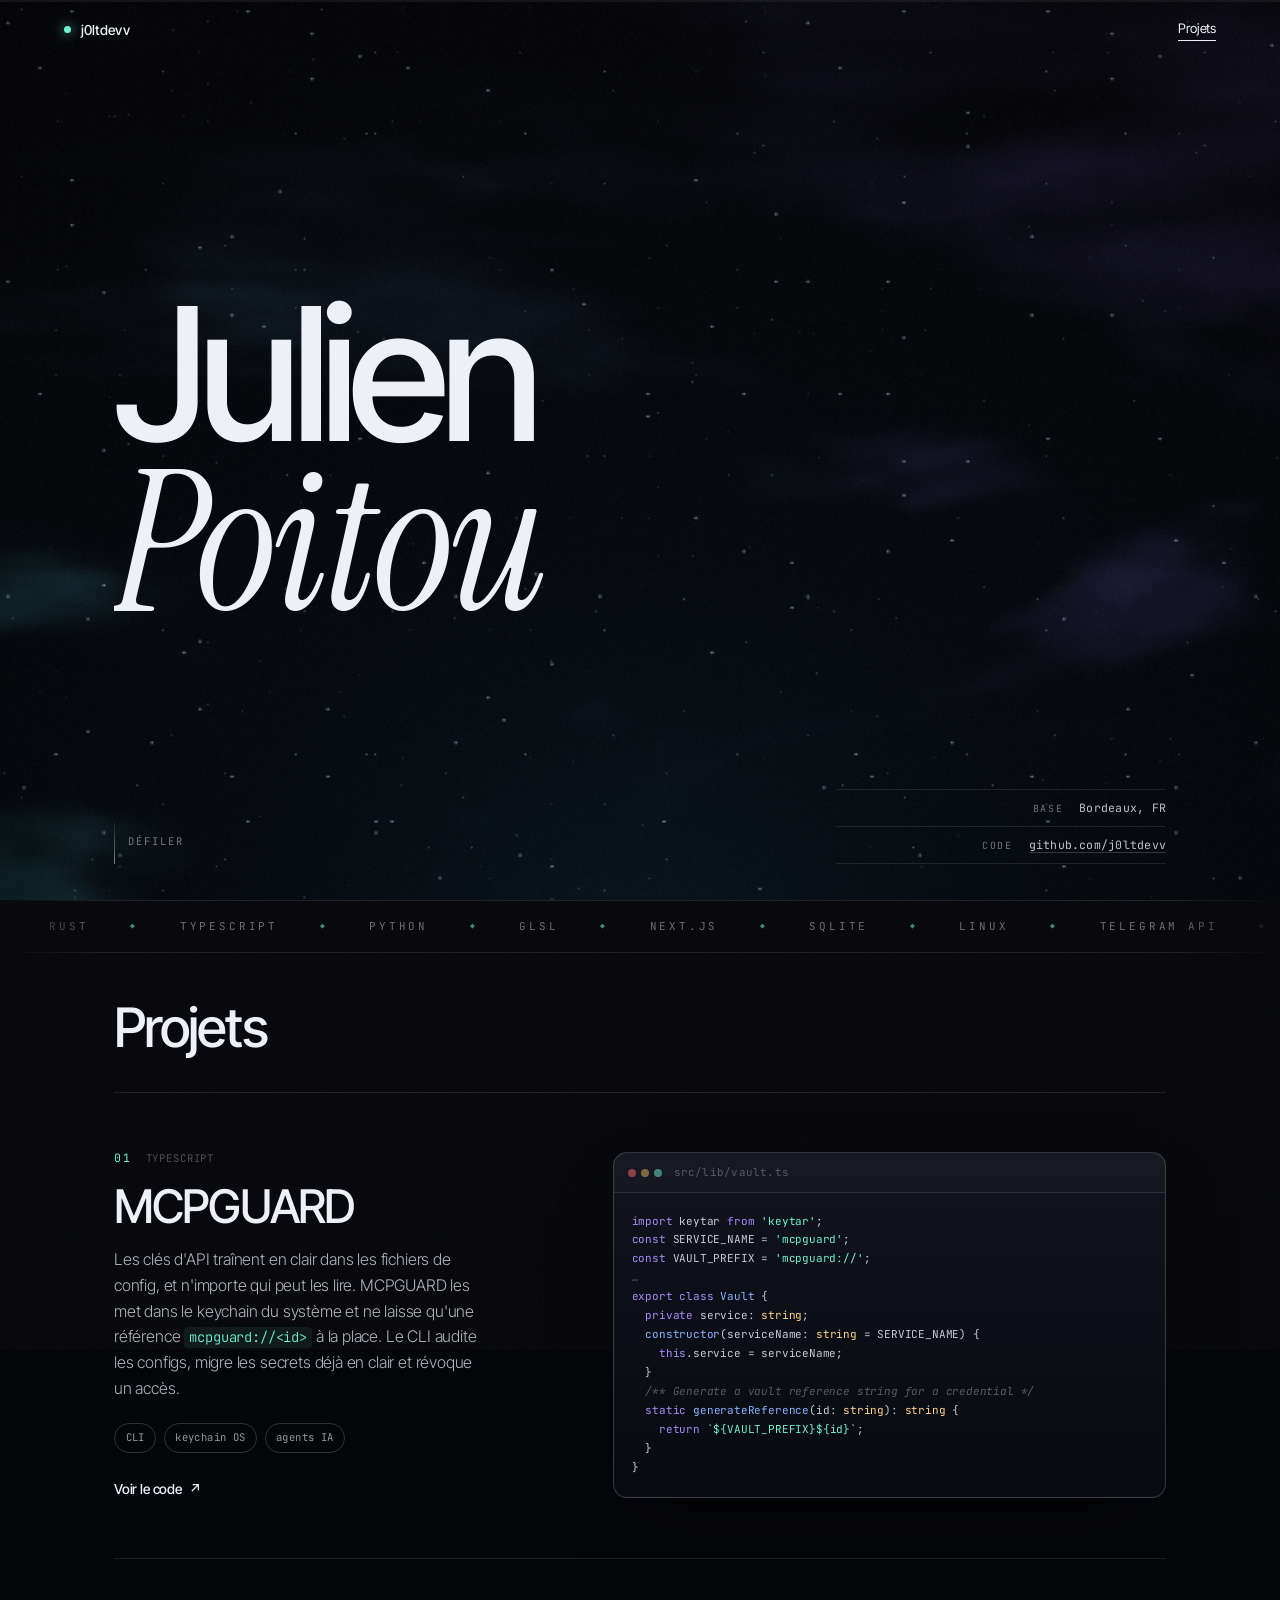
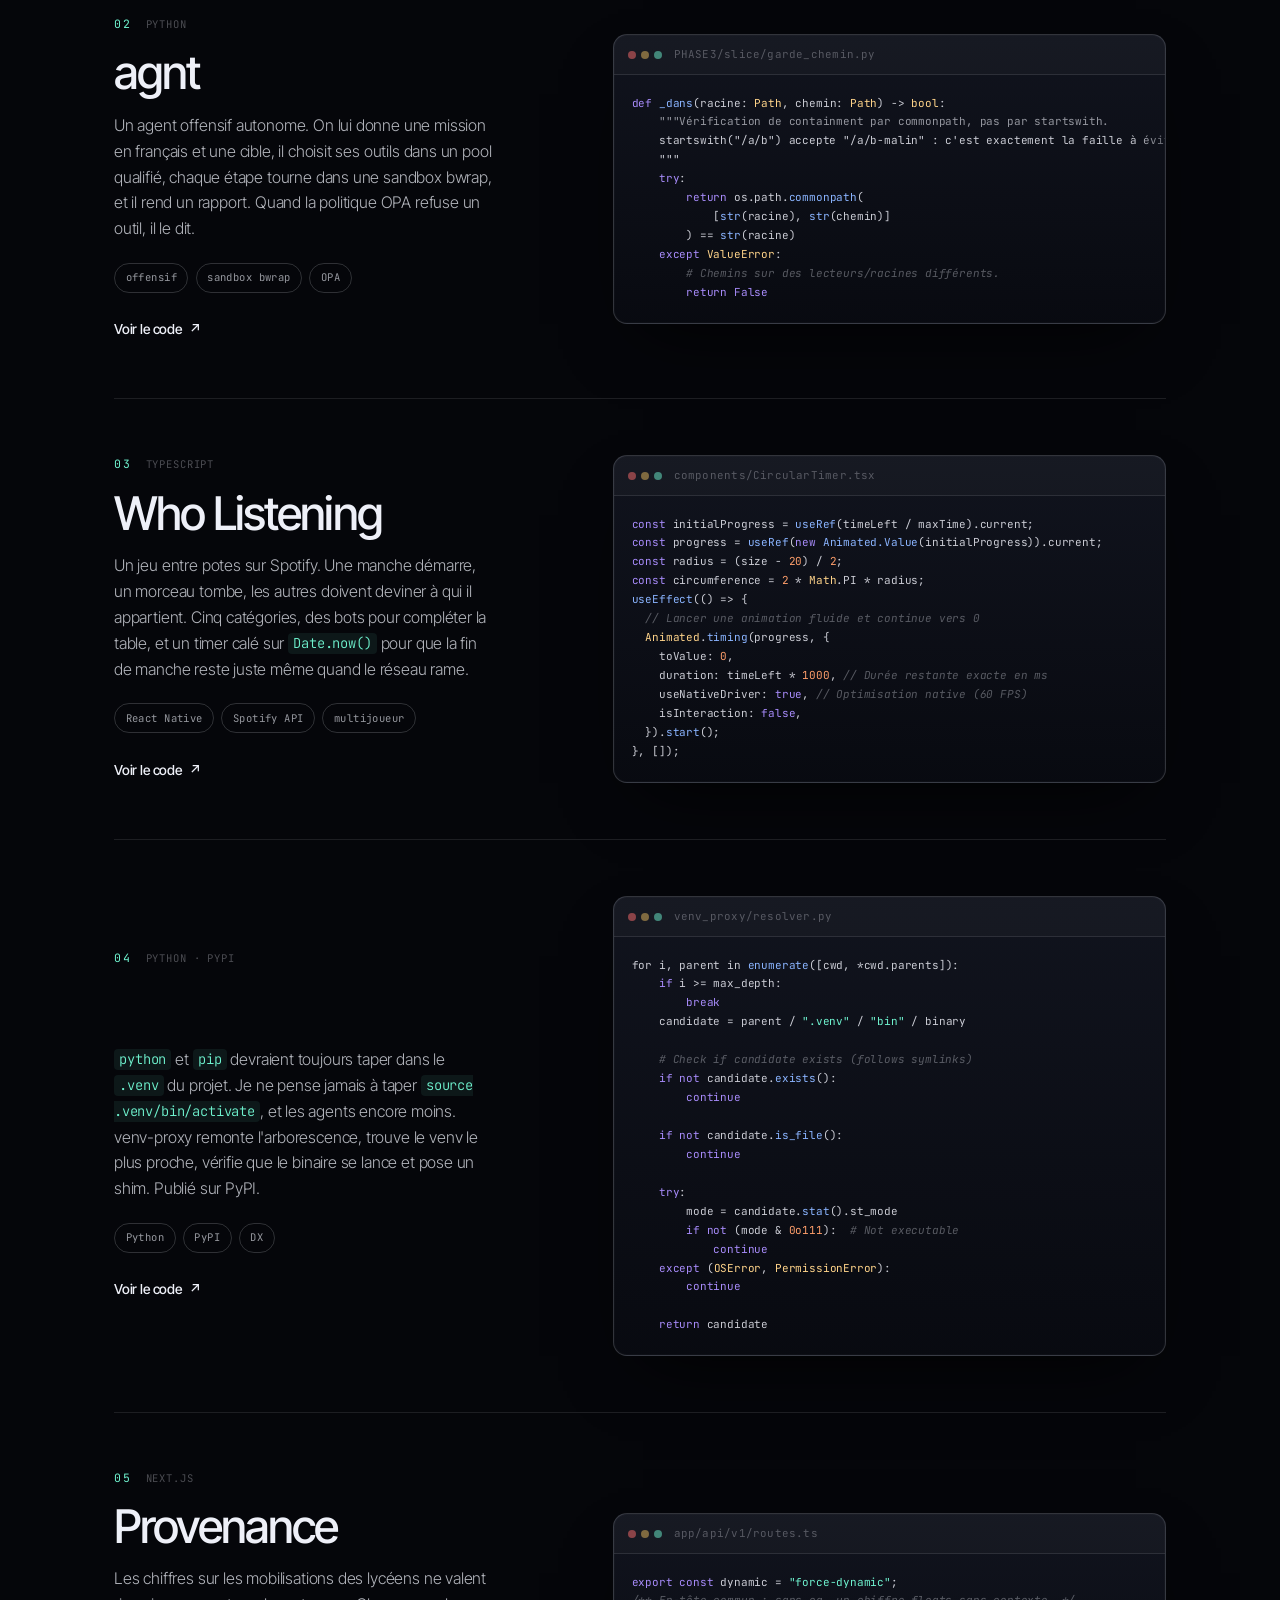
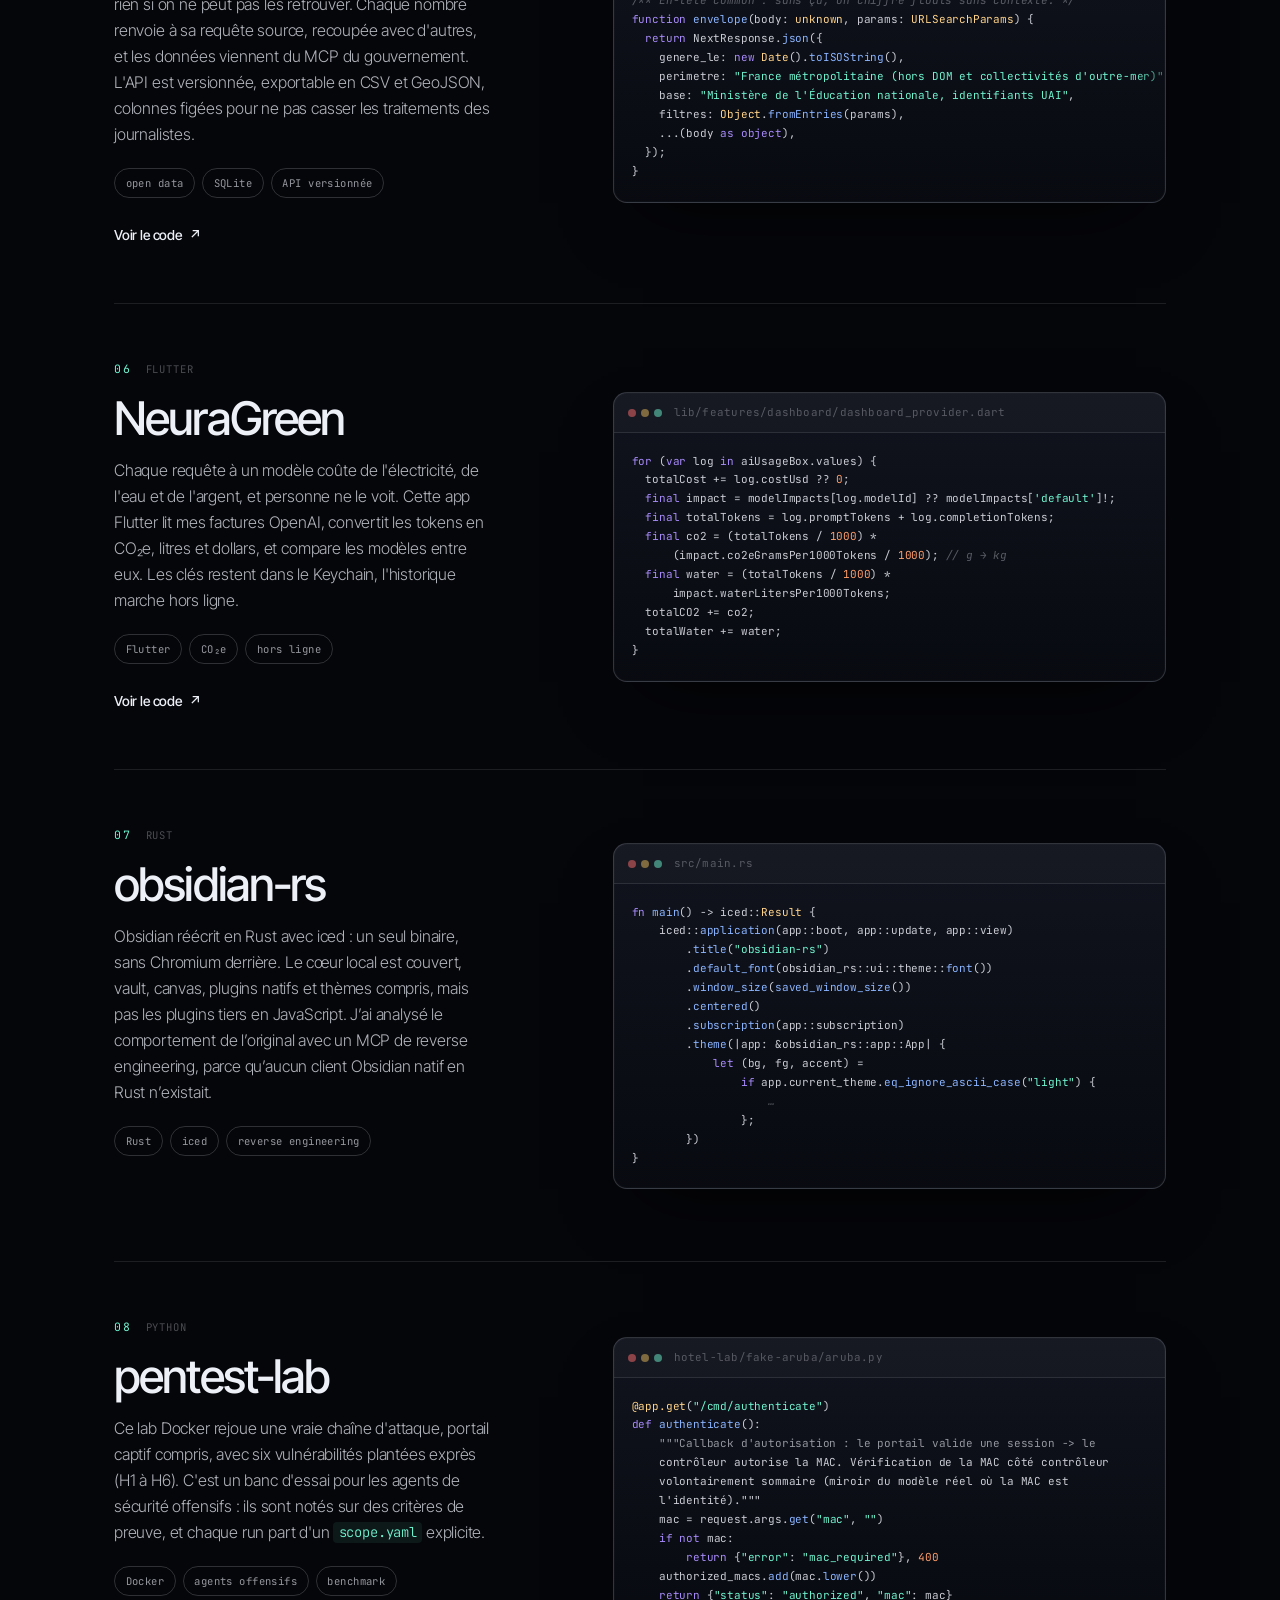
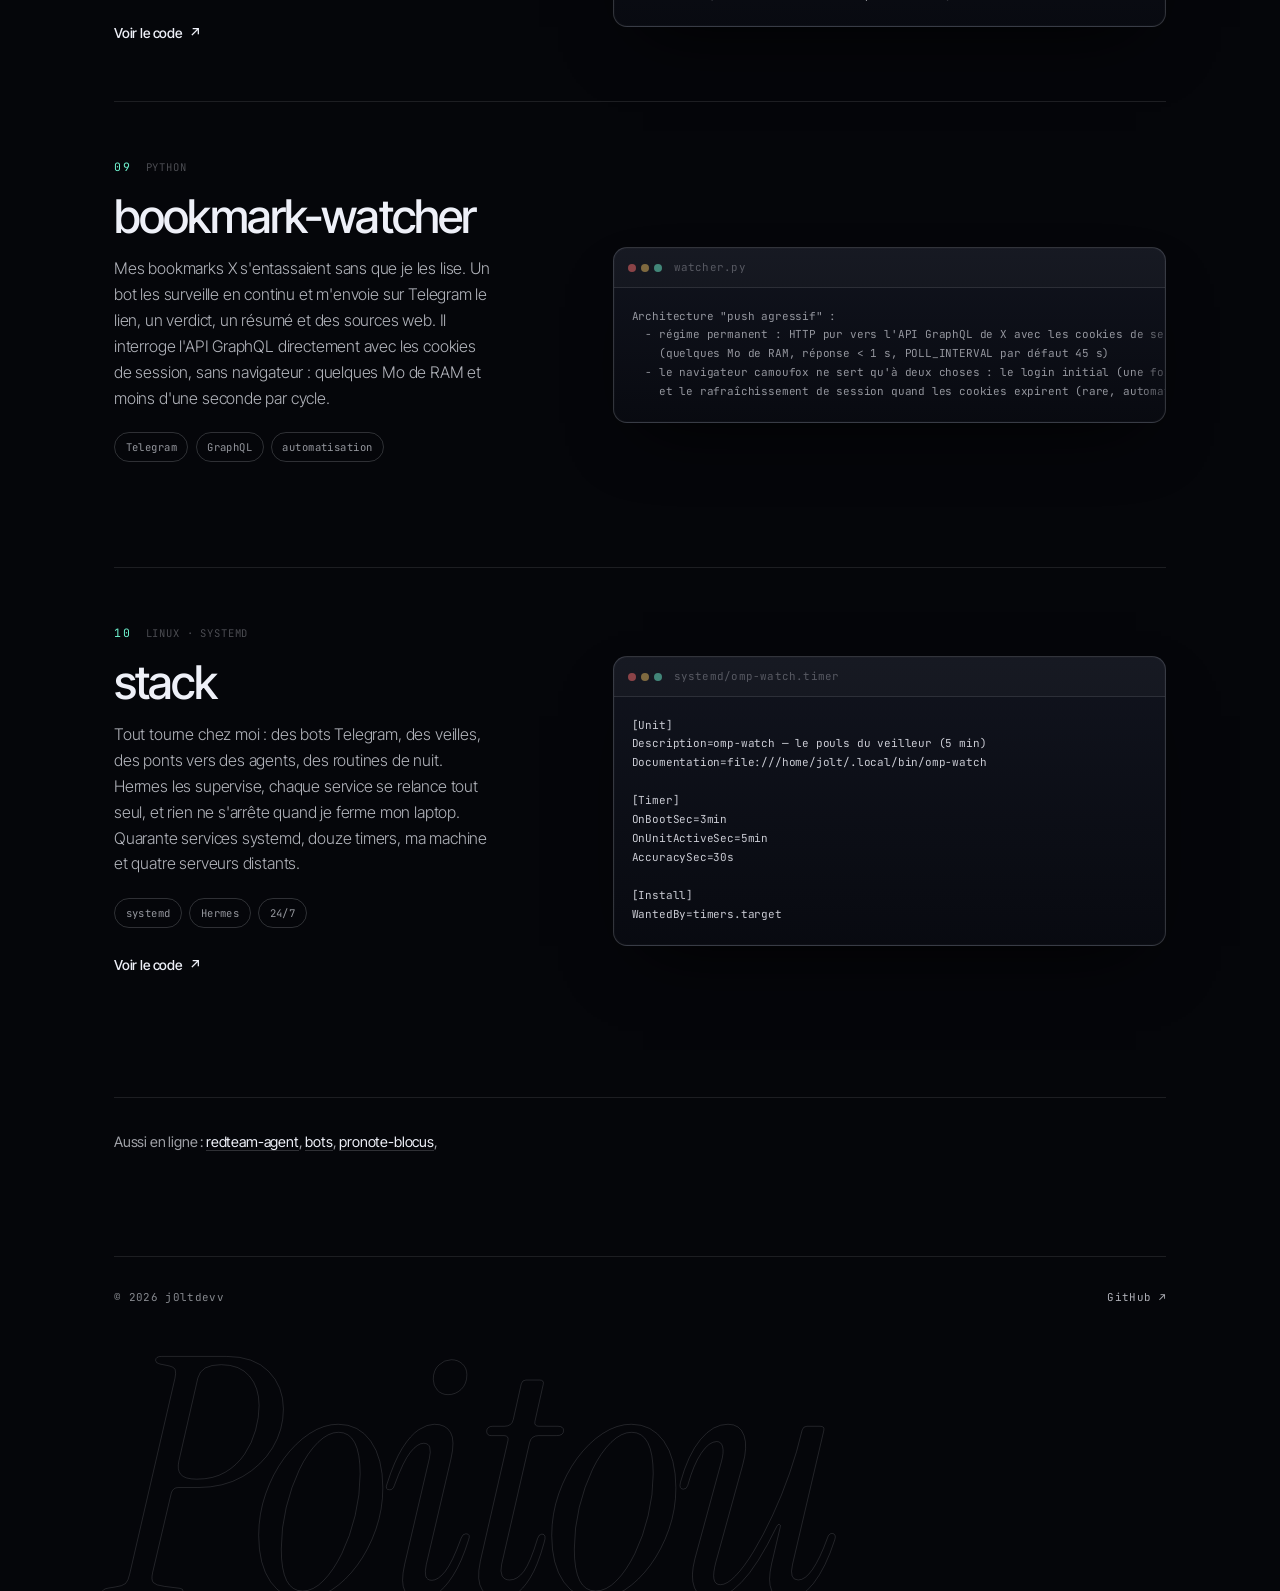
==== commit 41ecd0fb: "Hero minimal : on garde le nom, on retire le texte" ====
--- a/index.html
+++ b/index.html
@@ -3,20 +3,20 @@
 <head>
 <meta charset="utf-8">
 <meta name="viewport" content="width=device-width, initial-scale=1">
-<title>Julien Poitou — code, sécurité, systèmes</title>
-<meta name="description" content="Portfolio de Julien Poitou : outils de sécurité pour agents IA, applications desktop en Rust, jeu multijoueur.">
+<title>j0ltdevv — code, sécurité, systèmes</title>
+<meta name="description" content="Portfolio de j0ltdevv : outils de sécurité pour agents IA, applications desktop en Rust, jeu multijoueur.">
 <meta name="color-scheme" content="dark">
-<meta property="og:title" content="Julien Poitou — code, sécurité, systèmes">
+<meta property="og:title" content="j0ltdevv — code, sécurité, systèmes">
 <meta property="og:description" content="Outils de sécurité pour agents IA, applications desktop en Rust, jeu multijoueur.">
 <meta property="og:type" content="website">
 <meta property="og:url" content="https://j0ltdevv.github.io/book/">
-<meta property="og:site_name" content="Julien Poitou">
+<meta property="og:site_name" content="j0ltdevv">
 <meta property="og:image" content="https://j0ltdevv.github.io/book/assets/og.png">
 <meta property="og:image:width" content="1200">
 <meta property="og:image:height" content="630">
-<meta property="og:image:alt" content="Julien Poitou — code, sécurité, systèmes">
+<meta property="og:image:alt" content="j0ltdevv — code, sécurité, systèmes">
 <meta name="twitter:card" content="summary_large_image">
-<meta name="twitter:title" content="Julien Poitou — code, sécurité, systèmes">
+<meta name="twitter:title" content="j0ltdevv — code, sécurité, systèmes">
 <meta name="twitter:description" content="Outils de sécurité pour agents IA, applications desktop en Rust, jeu multijoueur.">
 <meta name="twitter:image" content="https://j0ltdevv.github.io/book/assets/og.png">
 <meta name="theme-color" content="#05060a">
@@ -37,7 +37,7 @@
 
 <header class="nav">
   <a class="brand" href="#top" aria-label="Retour en haut">
-    <span class="brand__dot" aria-hidden="true"></span> Julien Poitou
+    <span class="brand__dot" aria-hidden="true"></span> j0ltdevv
   </a>
   <nav class="nav__links" aria-label="Navigation principale">
     <a href="#projets">Projets</a>
@@ -306,7 +306,7 @@
 
 <footer class="foot">
   <div class="foot__row">
-    <span>© <span data-year>2026</span> Julien Poitou</span>
+    <span>© <span data-year>2026</span> j0ltdevv</span>
     <a href="https://github.com/j0ltdevv" target="_blank" rel="noopener">GitHub <span aria-hidden="true">↗</span></a>
   </div>
   <div class="foot__mark" aria-hidden="true">Poitou</div>
--- a/assets/style.css
+++ b/assets/style.css
@@ -1,5 +1,5 @@
 /* ─────────────────────────────────────────────
-   Julien Poitou — portfolio
+   j0ltdevv — portfolio
    CSS écrit à la main. Aucun framework.
    ───────────────────────────────────────────── */
 
